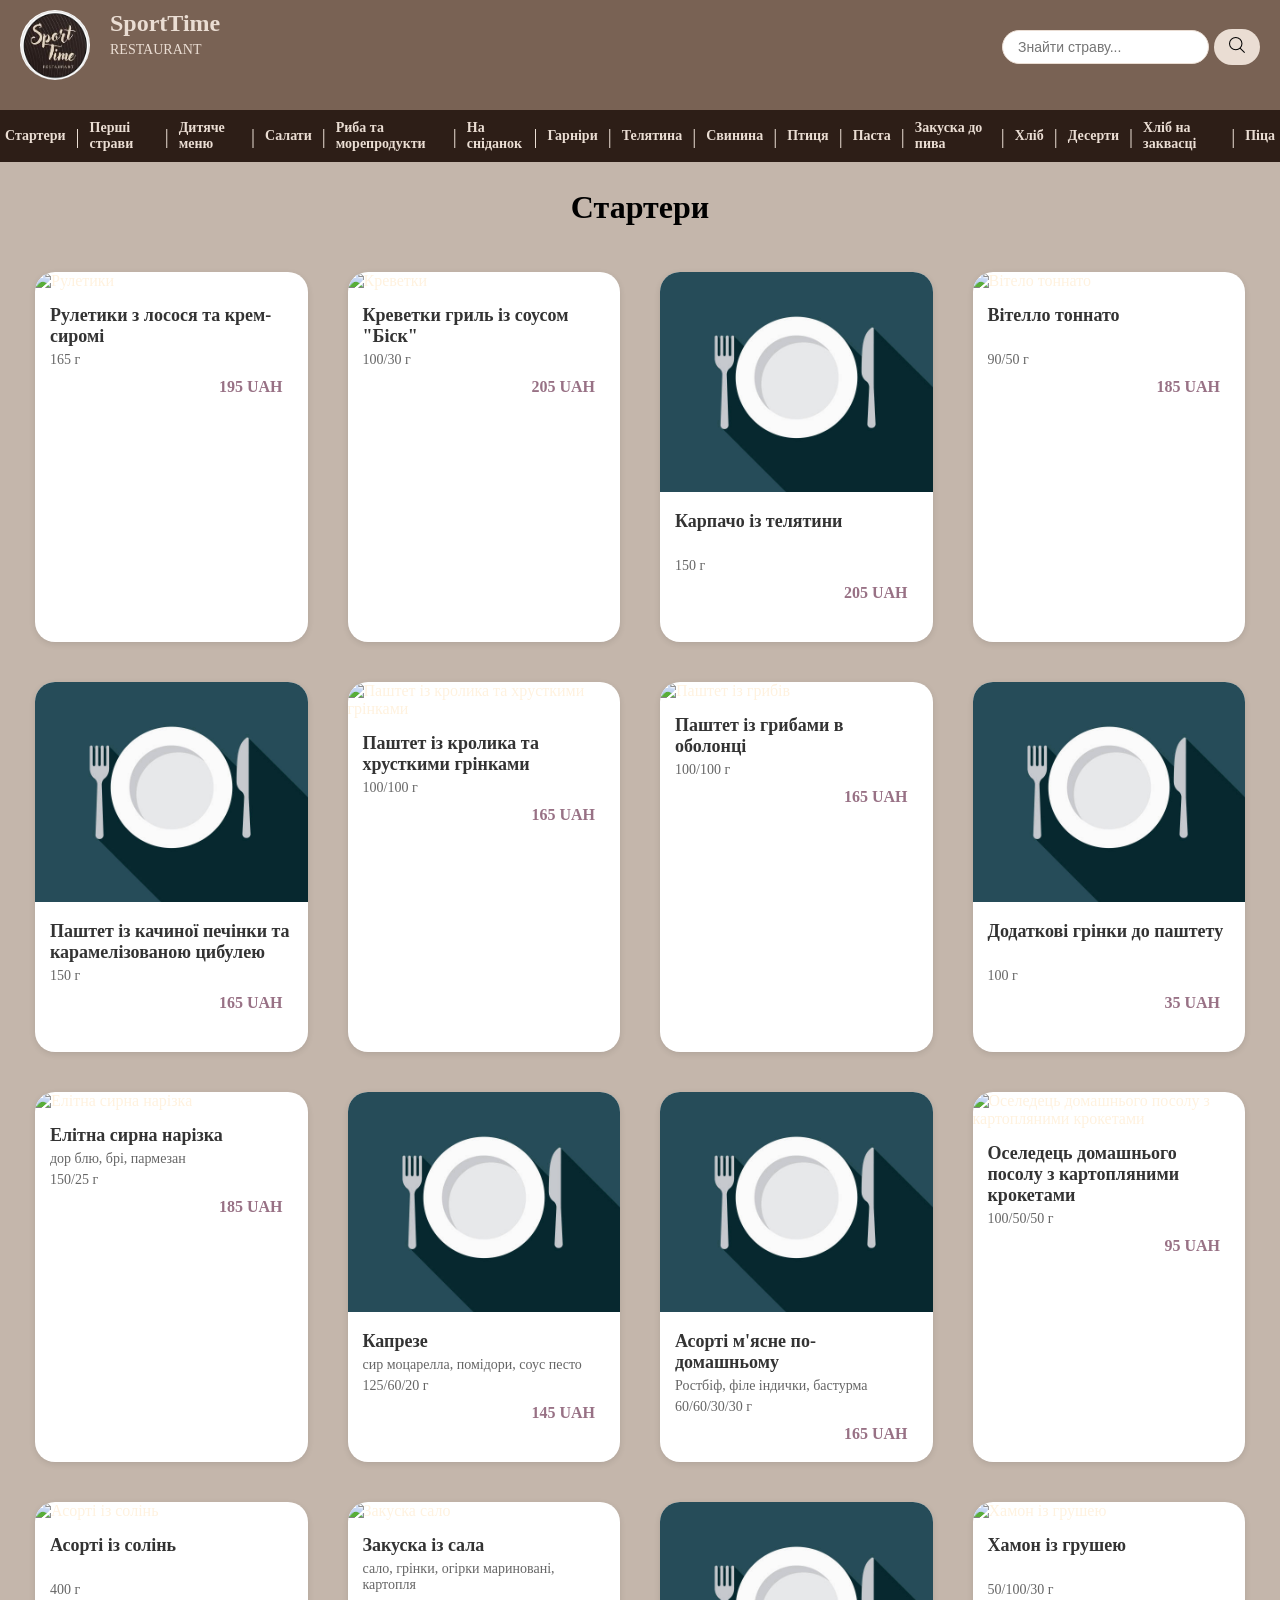
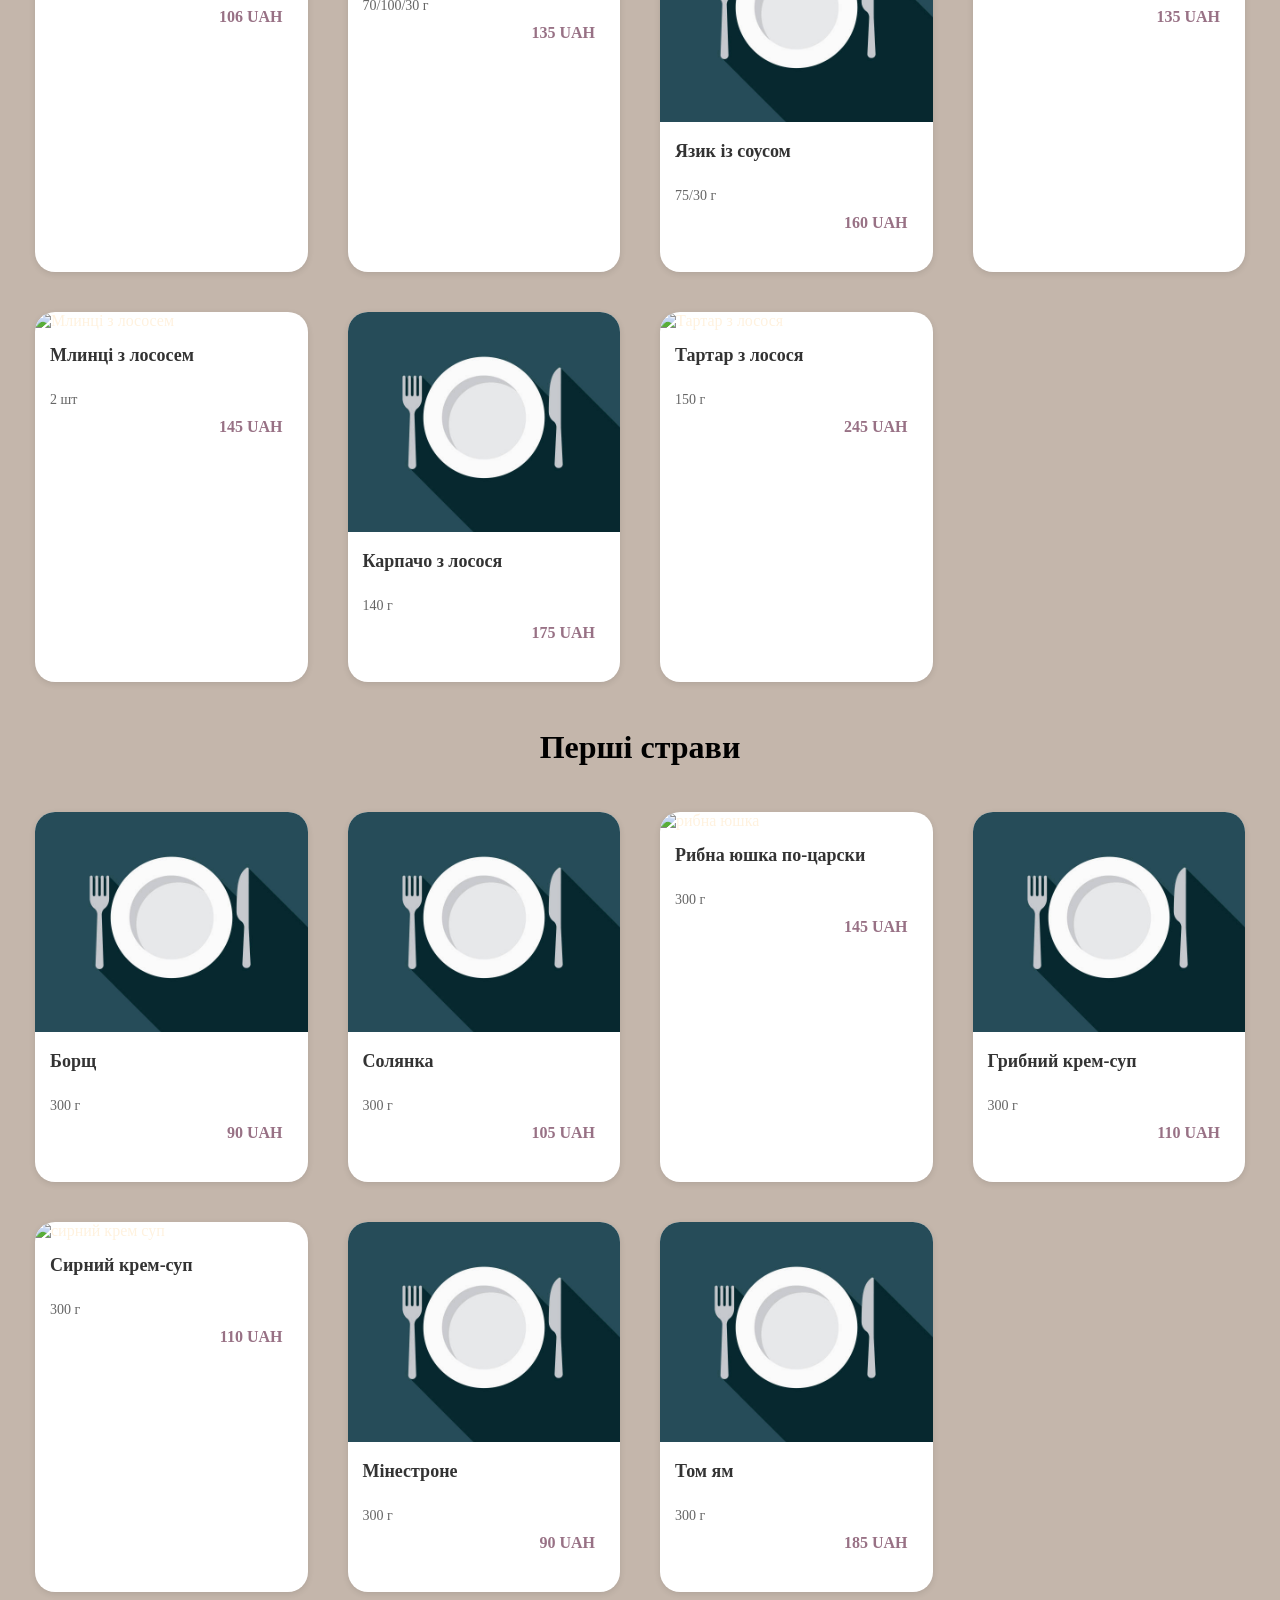
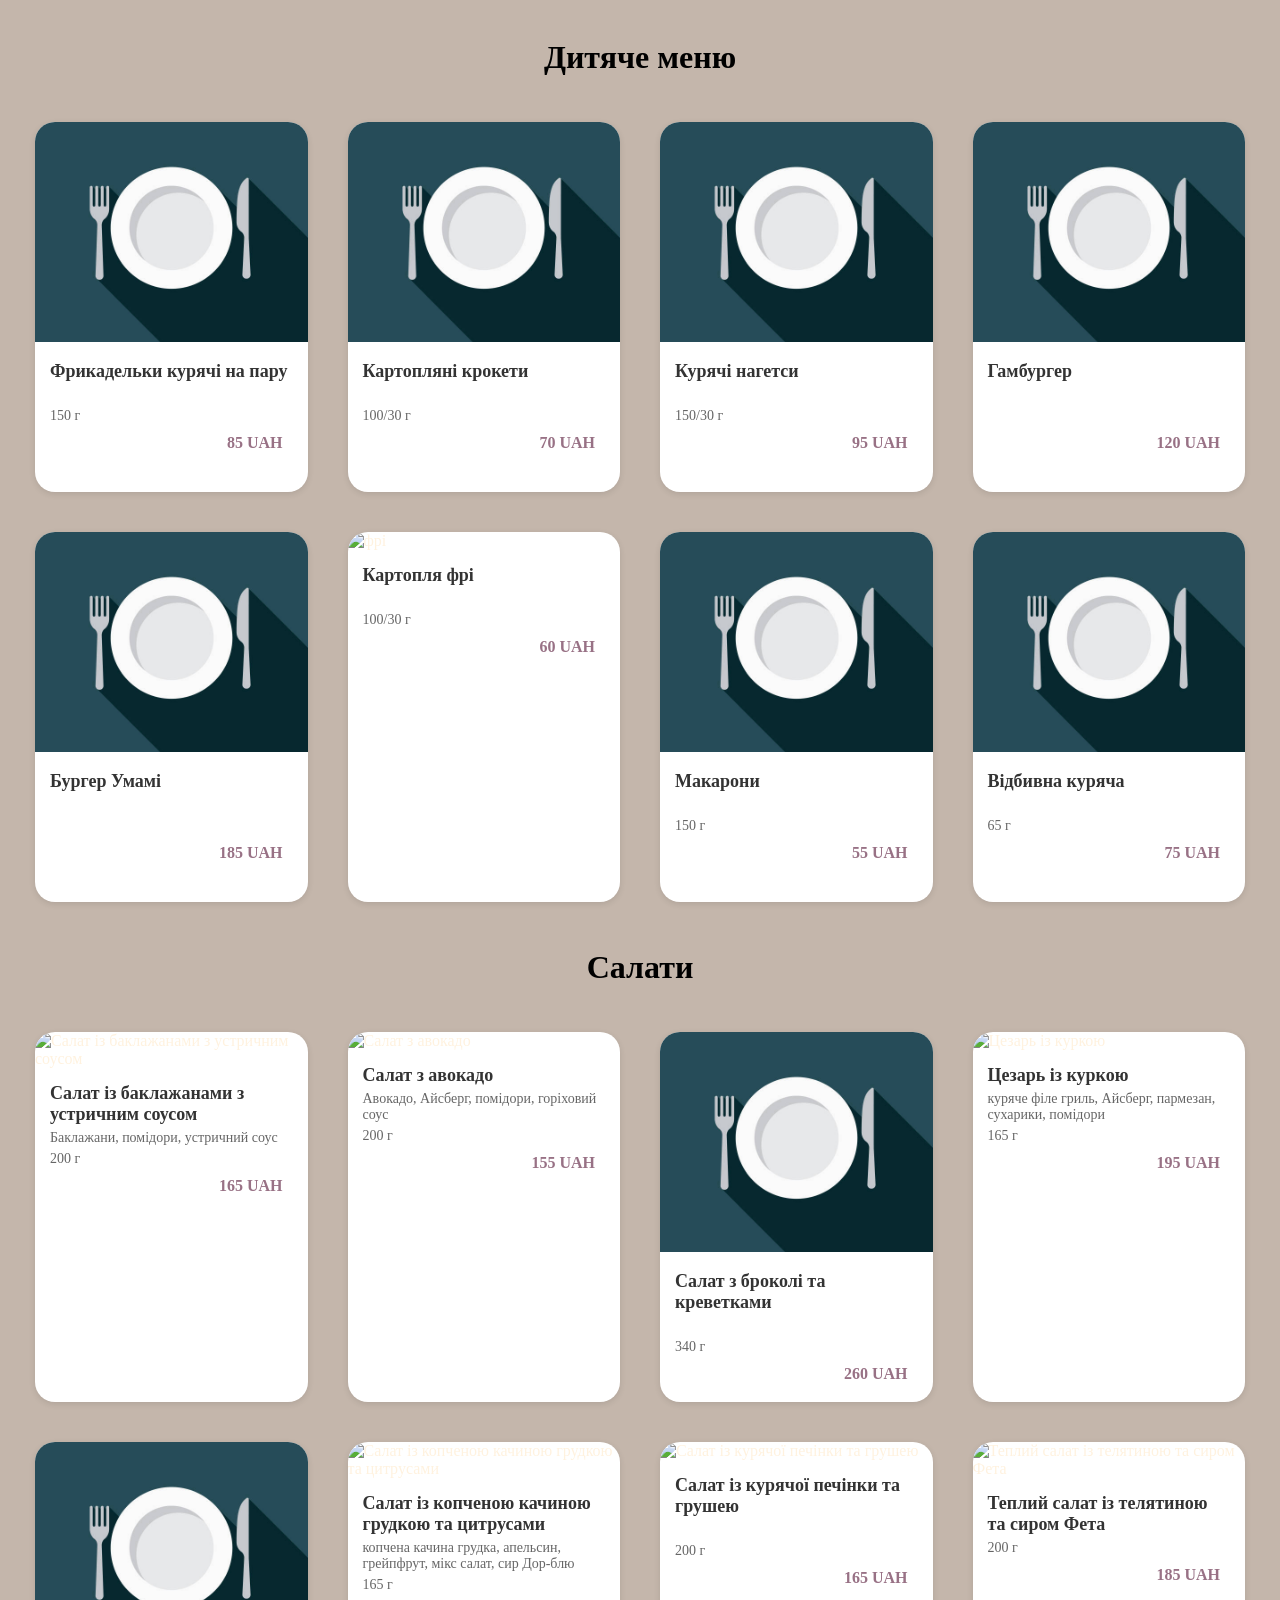
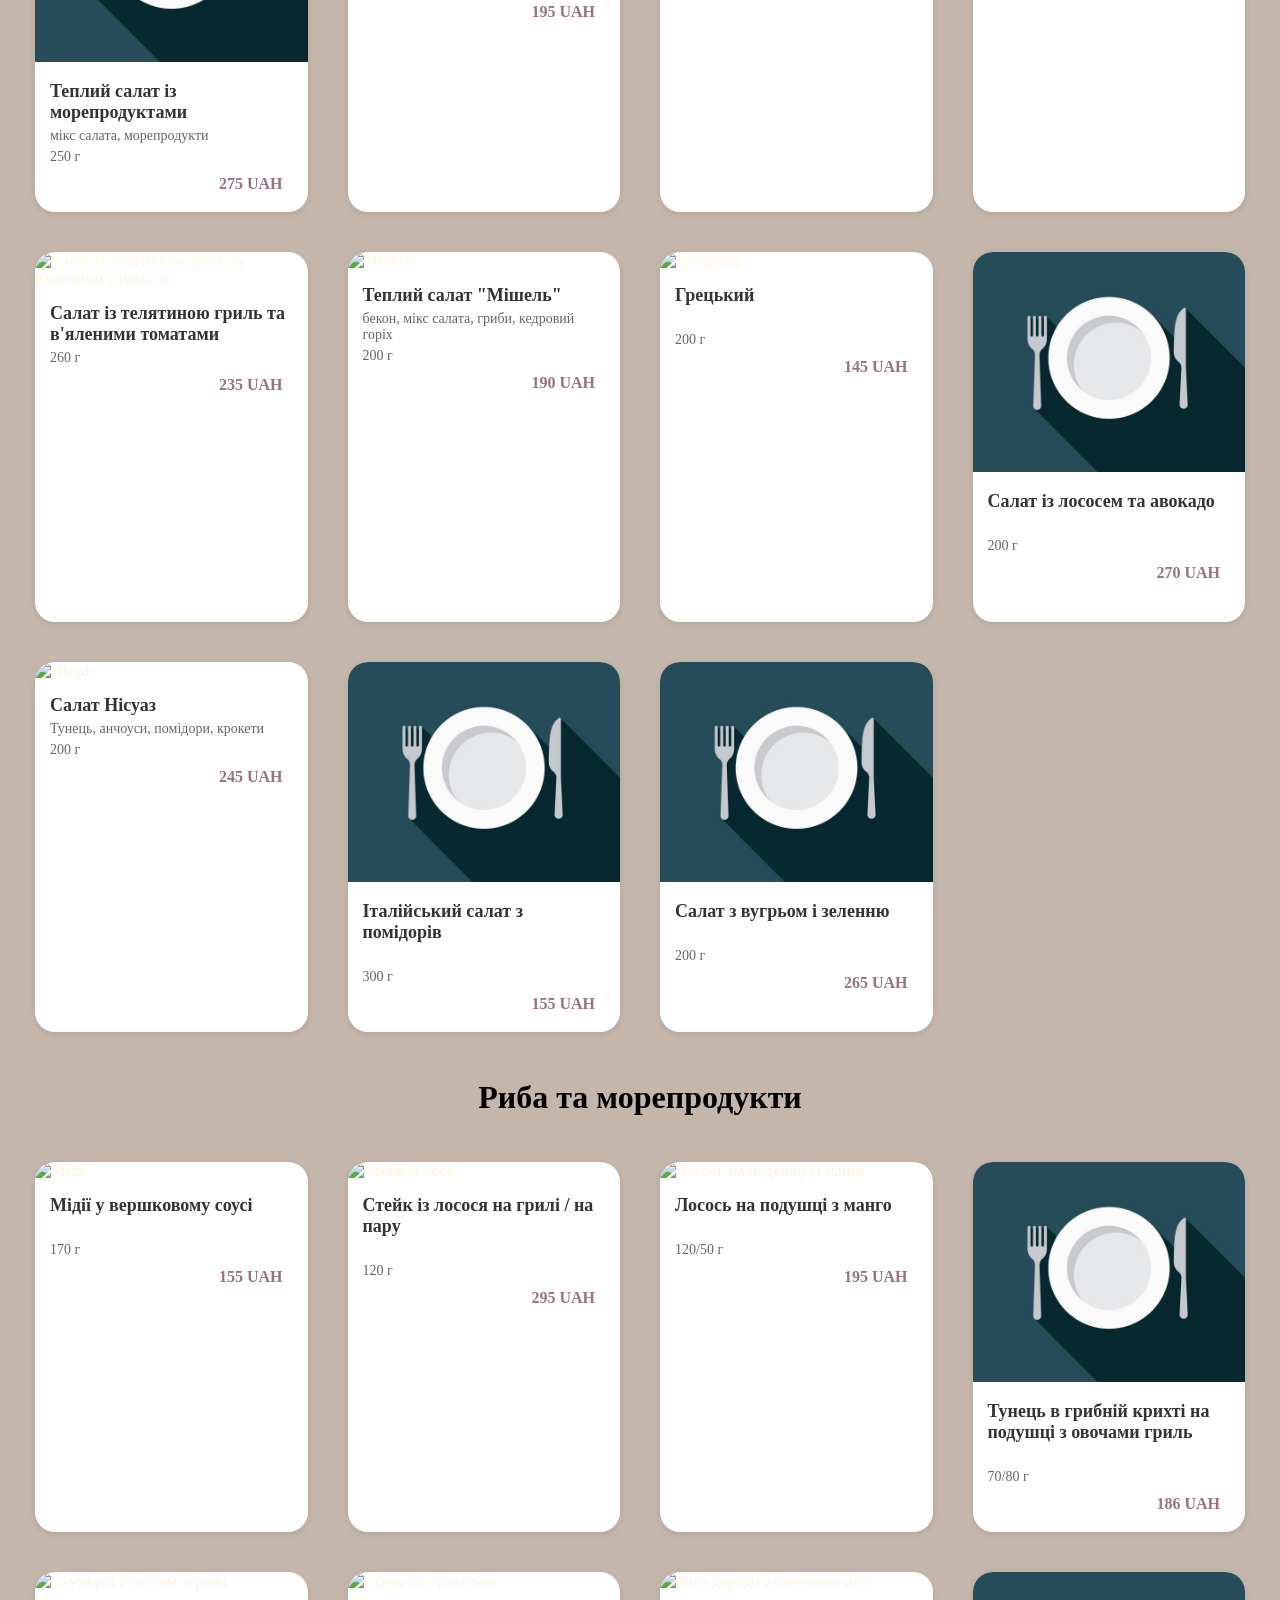
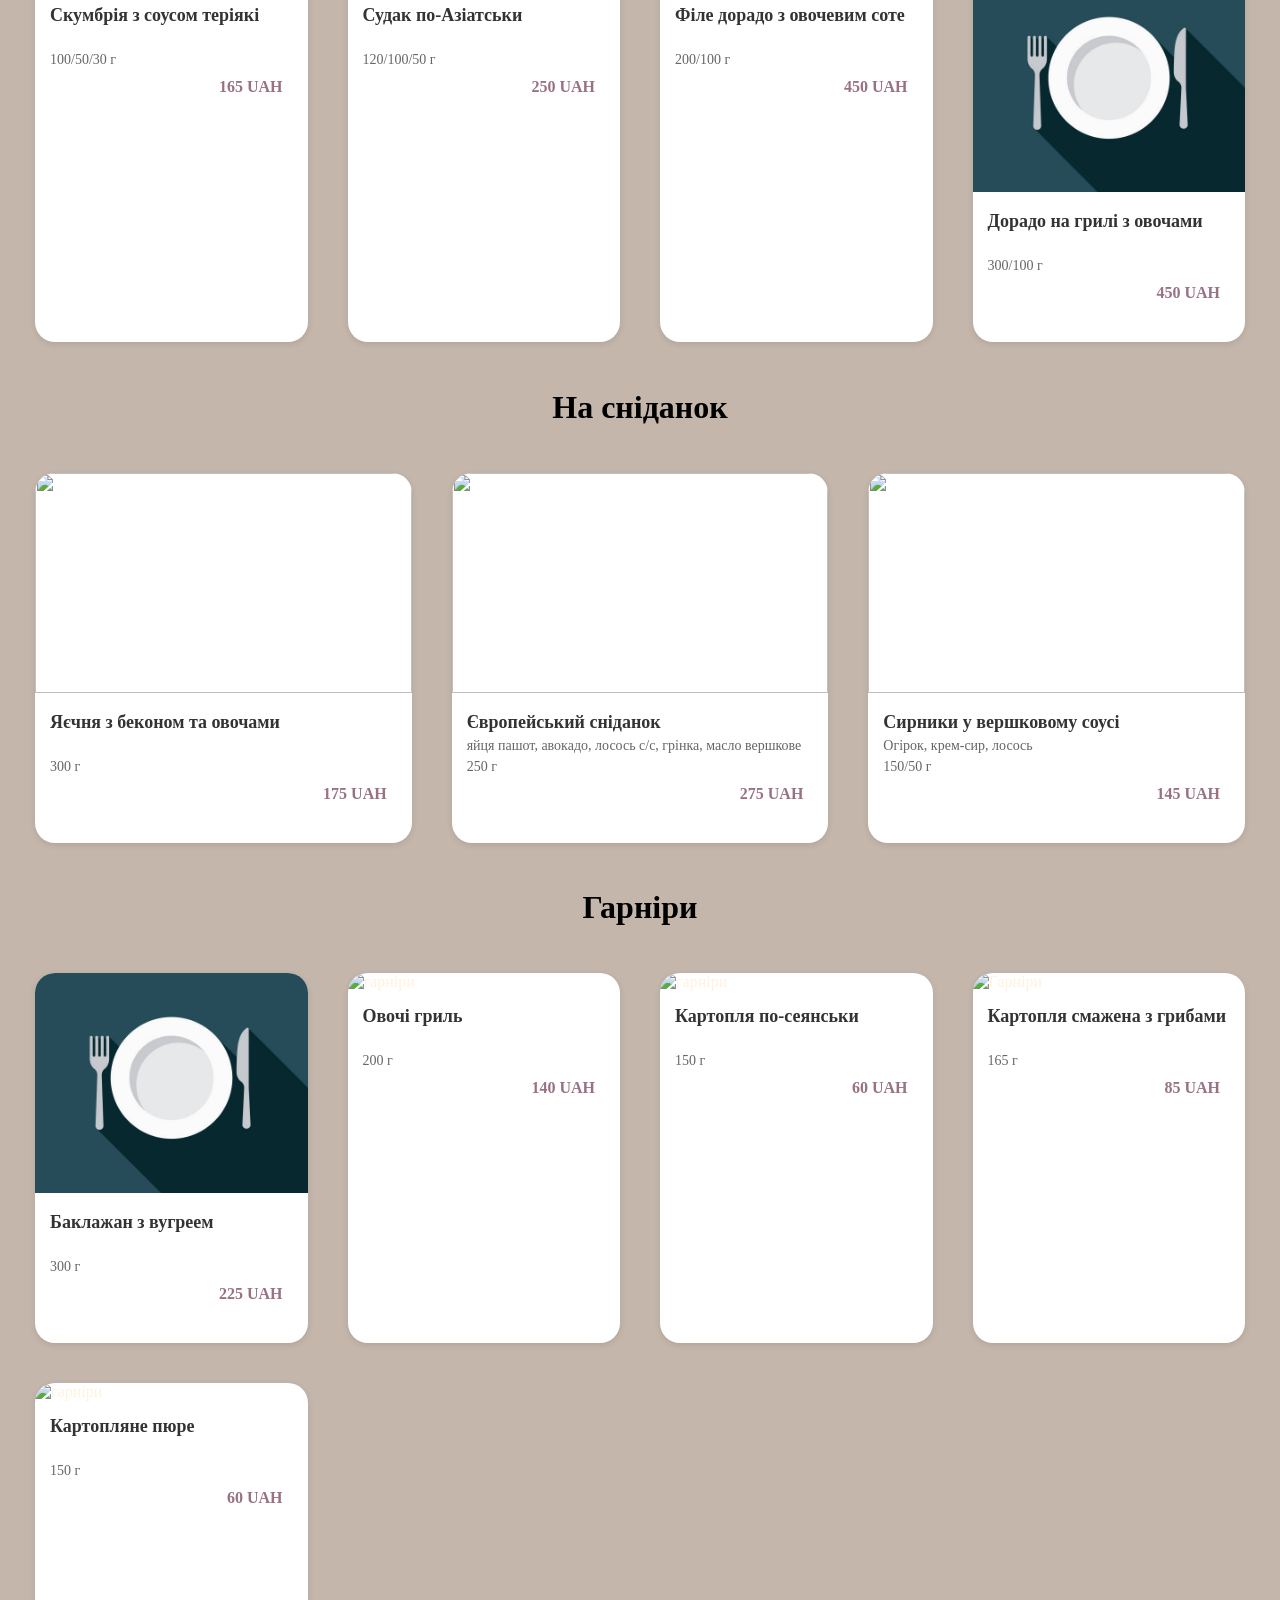
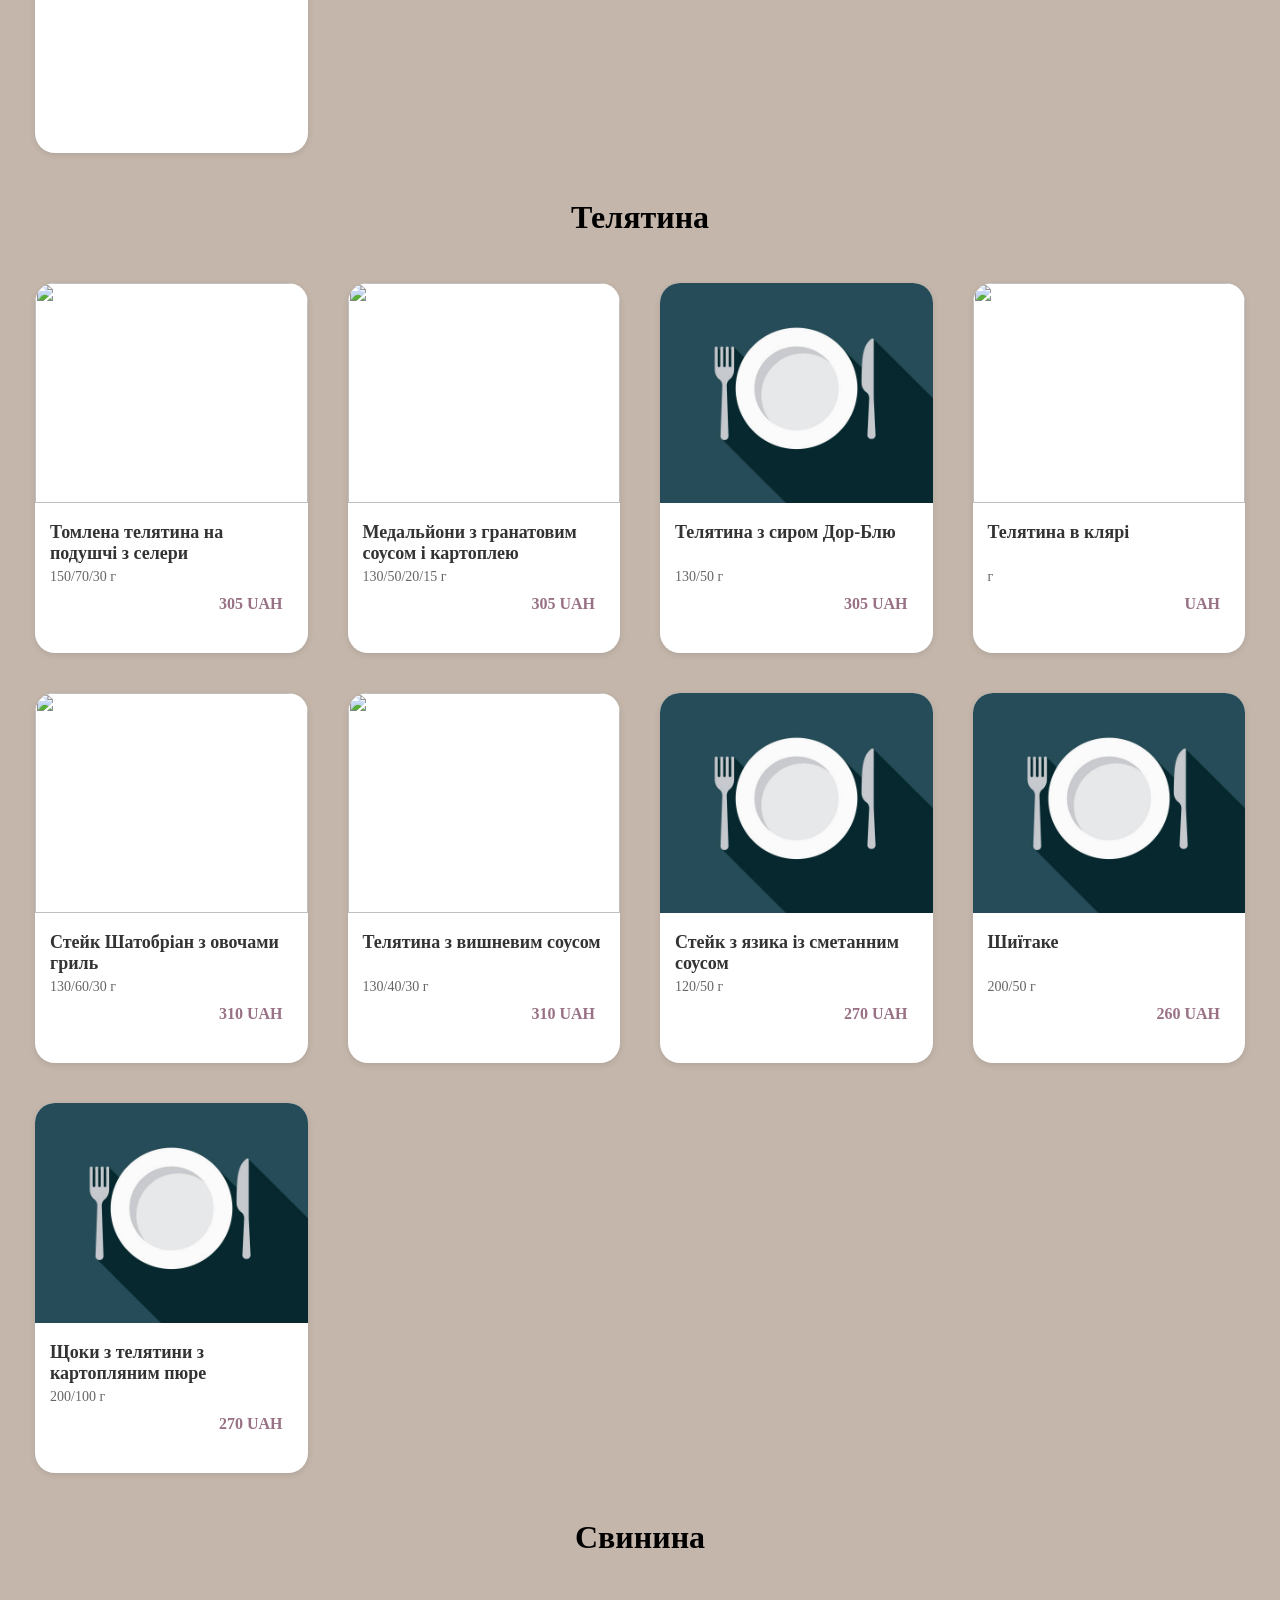
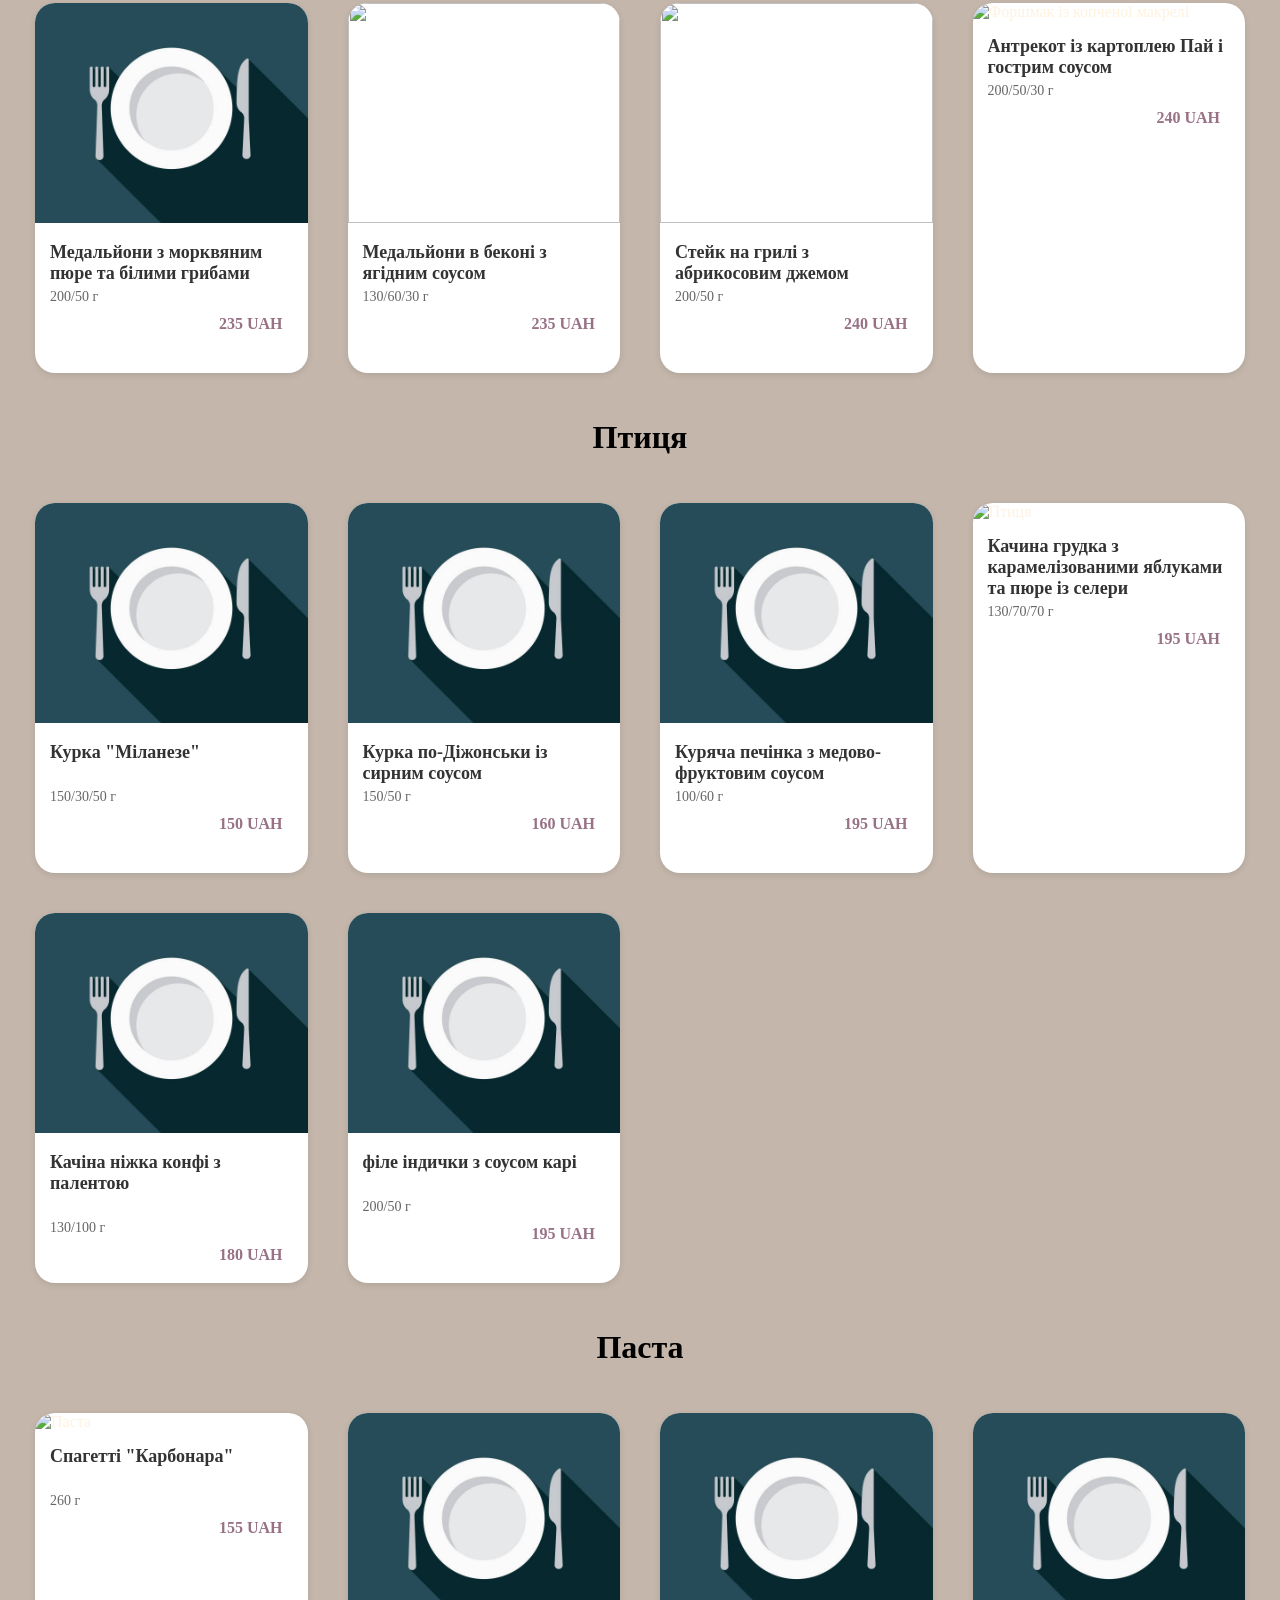
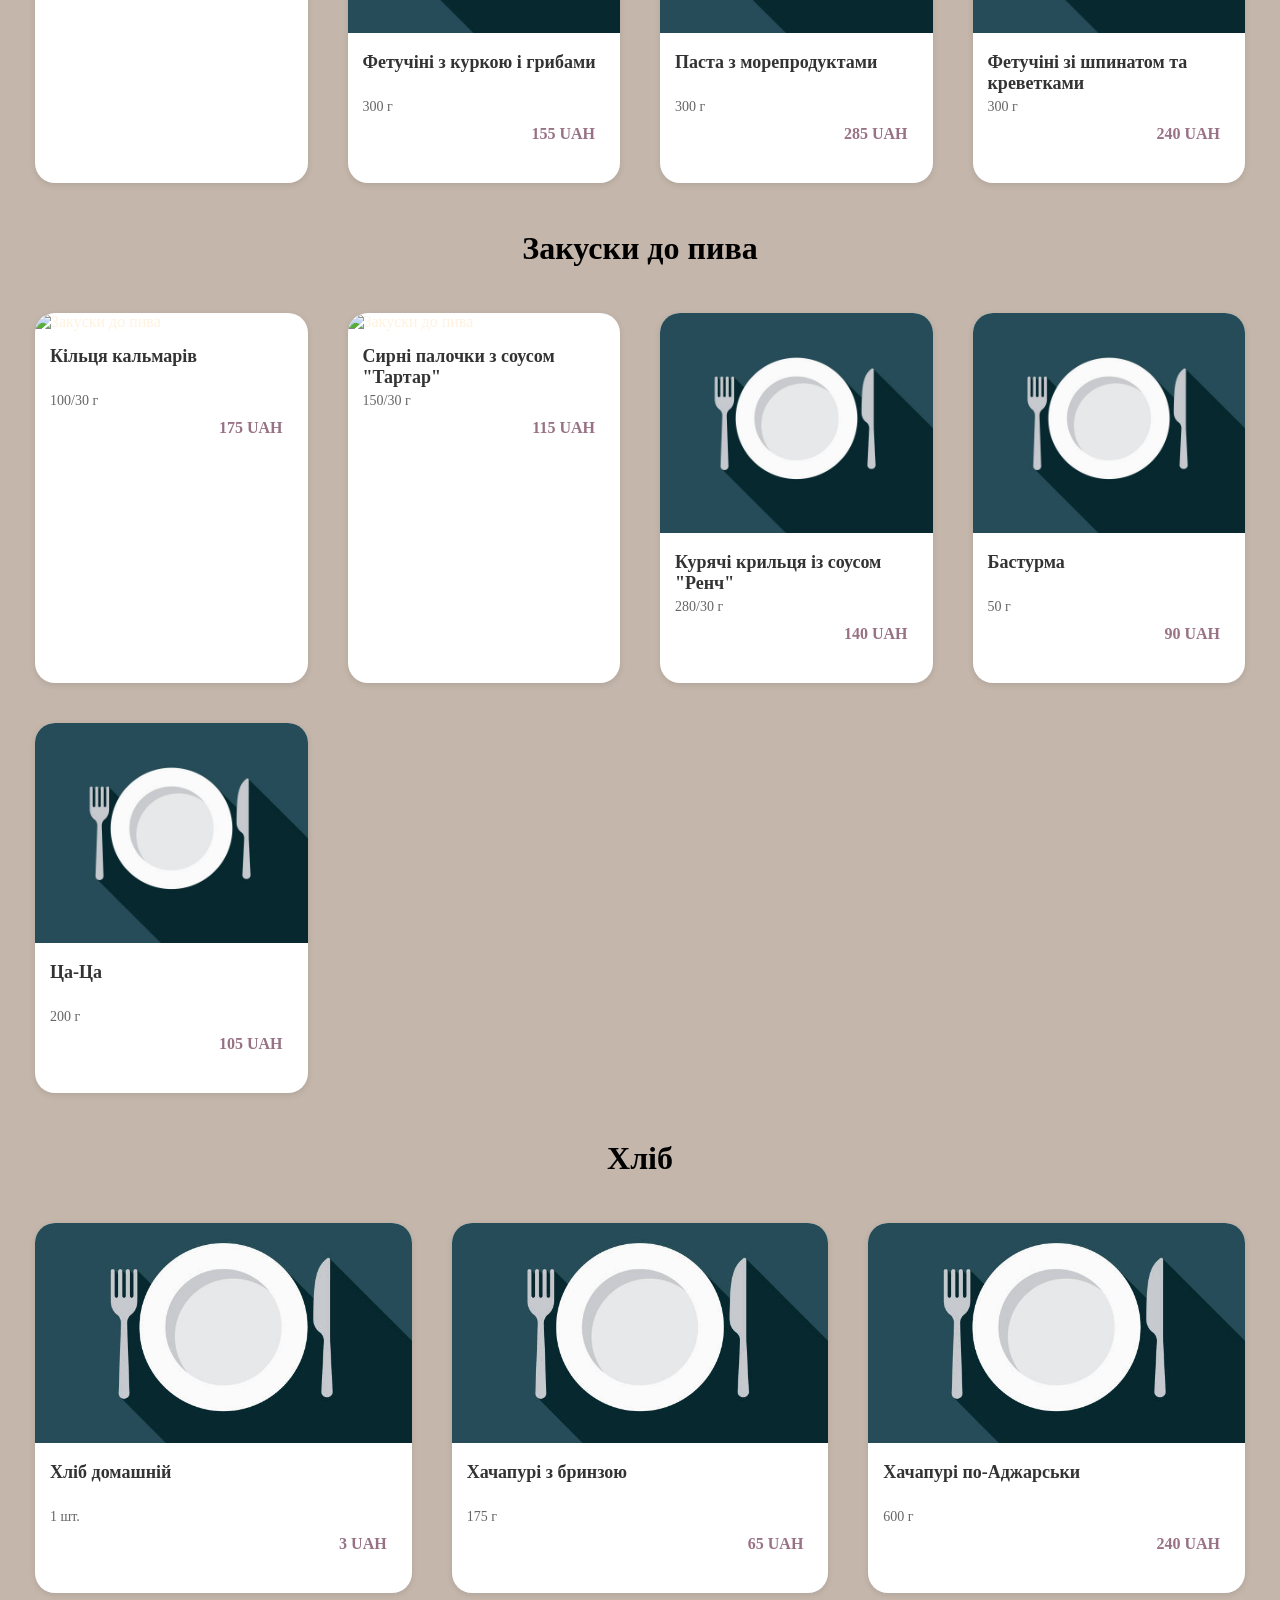
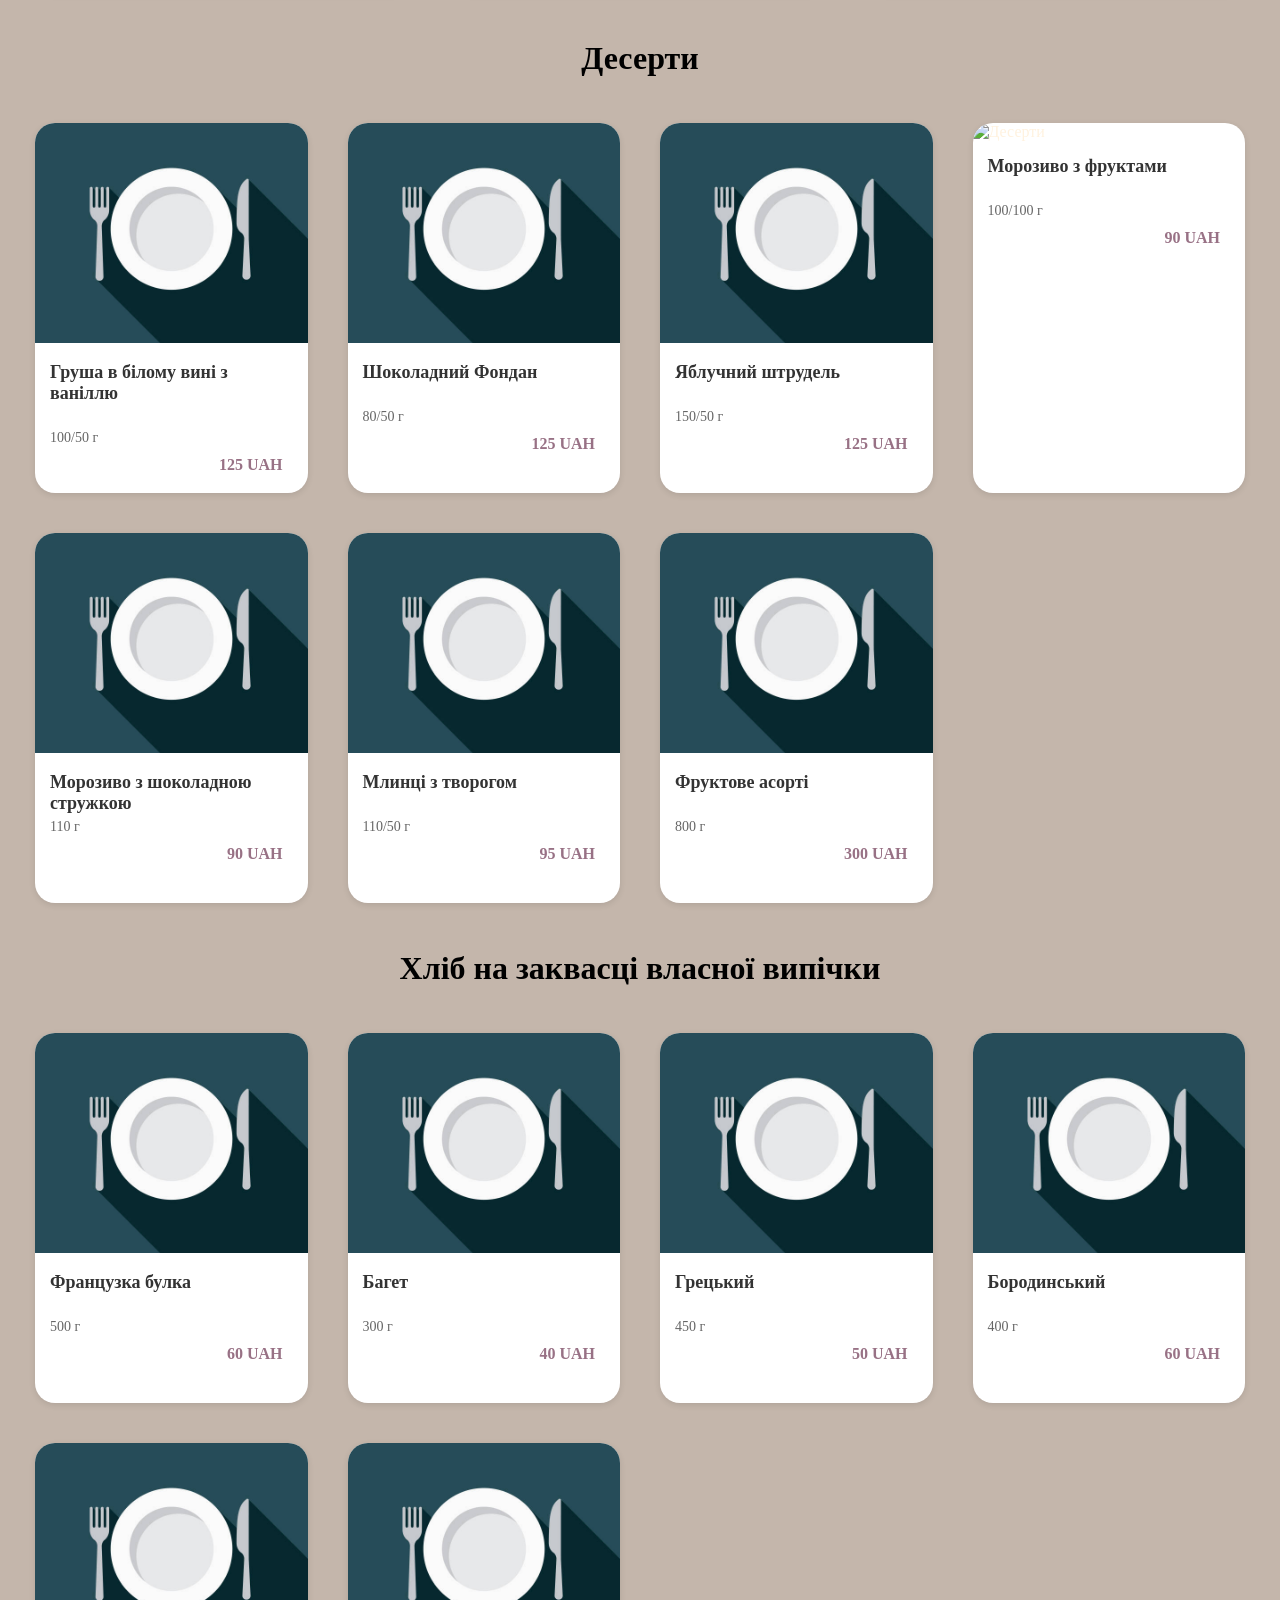
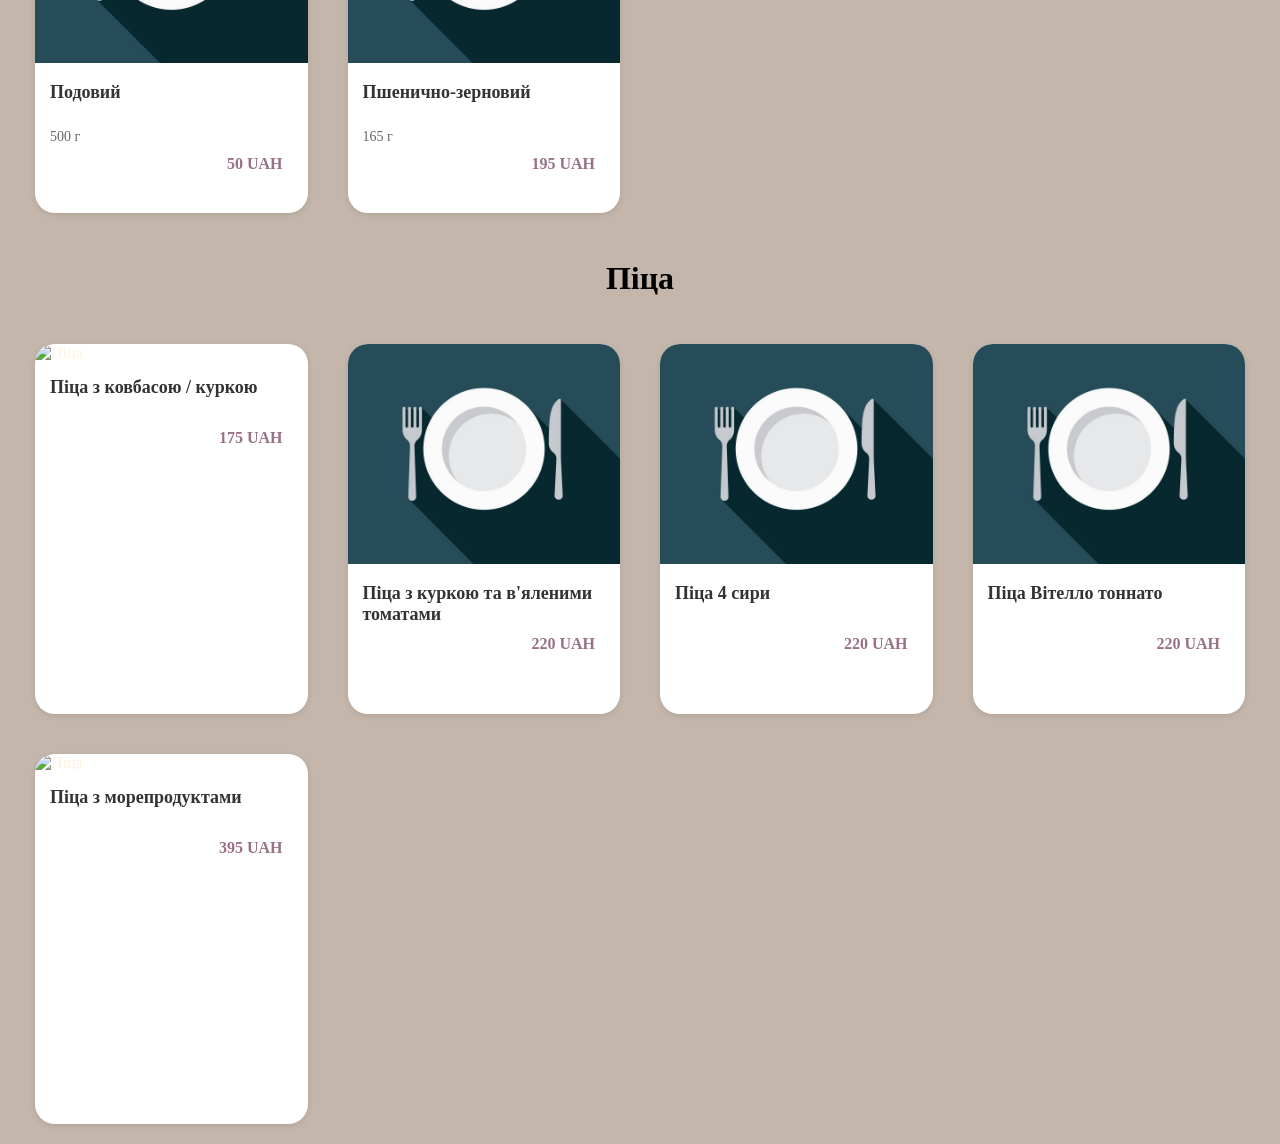
==== index2.html @ 86853b7a "Add files via upload" ====
<!DOCTYPE html>
<html lang="uk">
  <head>
    <meta charset="UTF-8" />
    <meta name="viewport" content="width=device-width, initial-scale=1.0" />
    <title>SportTime</title>
    <link rel="stylesheet" href="styles1.css" />
    <!-- <link rel="stylesheet" href="/index.js" /> -->
  </head>
  <body>
    <!-- Хедер -->
    <header class="header">
      <div class="header-container">
        <div class="header__row">
          <a href="/index.html">
            <img
              src="/Снимок экрана 2025-01-13 015839.png"
              alt="Логотип"
              class="logo"
          /></a>

          <div class="restaurant-details">
            <h1>SportTime</h1>
            <p>RESTAURANT</p>
          </div>
          <div class="search-container">
            <input
              type="text"
              placeholder="Знайти страву..."
              id="searchInput"
            />
            <button type="button" onclick="searchDish()">
              <img src="/лупа.png" alt="" />
            </button>
          </div>
        </div>
      </div>
    </header>
    <nav class="navigation">
      <ul>
        <li><a href="#starters">Стартери</a></li>
        <li><a href="#soups">Перші страви</a></li>
        <li><a href="#kids-menu">Дитяче меню</a></li>
        <li><a href="#salads">Салати</a></li>
        <li><a href="#seafood">Риба та морепродукти</a></li>
        <li><a href="#breakfast">На сніданок</a></li>
        <li><a href="#side-dishes">Гарніри</a></li>
        <li><a href="#veal">Телятина</a></li>
        <li><a href="#pork">Свинина</a></li>
        <li><a href="#chicken">Птиця</a></li>
        <li><a href="#pasta">Паста</a></li>
        <li><a href="#beer-snacks">Закуска до пива</a></li>
        <li><a href="#bread">Хліб</a></li>
        <li><a href="#desserts">Десерти</a></li>
        <li><a href="#sourdough-bread">Хліб на заквасці</a></li>
        <li><a href="#pizza">Піца</a></li>
      </ul>
    </nav>
    <div class="container">
      <!-- Заголовок сторінки -->
      <section id="starters" class="section-title">
        <h2>Стартери</h2>
      </section>
      <section class="dishes">
        <div class="dish-card">
          <img src="/Основне меню/рулетики.jpg" alt="Рулетики" />
          <div class="dish-info">
            <h3>Рулетики з лосося та крем-сиромі</h3>
            <p class="dish-description"></p>
            <p class="dish-descriptiong">165 г</p>
          </div>
          <p class="dish-price">195 UAH</p>
        </div>
        <div class="dish-card">
          <img src="/Основне меню/креветки.jpg" alt="Креветки" />
          <div class="dish-info">
            <h3>Креветки гриль із соусом "Біск"</h3>
            <p class="dish-description"></p>
            <p class="dish-descriptiong">100/30 г</p>
          </div>
          <p class="dish-price">205 UAH</p>
        </div>
        <div class="dish-card">
          <img src="/блюдо.jpg" alt="Карпачо із телятини" />
          <div class="dish-info">
            <h3>Карпачо із телятини</h3>
            <p class="dish-description"><span>Lorem, ipsum dolor.</span></p>
            <p class="dish-descriptiong">150 г</p>
          </div>
          <p class="dish-price">205 UAH</p>
        </div>
        <div class="dish-card">
          <img src="/Основне меню/вітело.jpg" alt="Вітело тоннато" />
          <div class="dish-info">
            <h3>Вітелло тоннато</h3>
            <p class="dish-description"><span>Lorem, ipsum dolor.</span></p>
            <p class="dish-descriptiong">90/50 г</p>
          </div>
          <p class="dish-price">185 UAH</p>
        </div>
        <div class="dish-card">
          <img
            src="/блюдо.jpg"
            alt="Паштет із качиної печінки та карамелізованою цибулею"
          />
          <div class="dish-info">
            <h3>Паштет із качиної печінки та карамелізованою цибулею</h3>
            <p class="dish-description"></p>
            <p class="dish-descriptiong">150 г</p>
          </div>
          <p class="dish-price">165 UAH</p>
        </div>
        <div class="dish-card">
          <img
            src="/Основне меню/паштеткроль.jpg"
            alt="Паштет із кролика та хрусткими грінками"
          />
          <div class="dish-info">
            <h3>Паштет із кролика та хрусткими грінками</h3>
            <p class="dish-description"></p>
            <p class="dish-descriptiong">100/100 г</p>
          </div>
          <p class="dish-price">165 UAH</p>
        </div>
        <div class="dish-card">
          <img
            src="/Основне меню/паштет з грибами.jpg"
            alt="Паштет із грибів"
          />
          <div class="dish-info">
            <h3>Паштет із грибами в оболонці</h3>
            <p class="dish-description"></p>
            <p class="dish-descriptiong">100/100 г</p>
          </div>
          <p class="dish-price">165 UAH</p>
        </div>
        <div class="dish-card">
          <img src="/блюдо.jpg" alt="Додаткові грінки до паштету" />
          <div class="dish-info">
            <h3>Додаткові грінки до паштету</h3>
            <p class="dish-description"><span>Lorem, ipsum dolor.</span></p>
            <p class="dish-descriptiong">100 г</p>
          </div>
          <p class="dish-price">35 UAH</p>
        </div>
        <div class="dish-card">
          <img src="/Основне меню/елітка.jpg" alt="Елітна сирна нарізка" />
          <div class="dish-info">
            <h3>Елітна сирна нарізка</h3>
            <p class="dish-description">дор блю, брі, пармезан</p>
            <p class="dish-descriptiong">150/25 г</p>
          </div>
          <p class="dish-price">185 UAH</p>
        </div>
        <div class="dish-card">
          <img src="/блюдо.jpg" alt="Капрезе" />
          <div class="dish-info">
            <h3>Капрезе</h3>
            <p class="dish-description">сир моцарелла, помідори, соус песто</p>
            <p class="dish-descriptiong">125/60/20 г</p>
          </div>
          <p class="dish-price">145 UAH</p>
        </div>
        <div class="dish-card">
          <img src="/блюдо.jpg" alt="Асорті м'ясне по-домашньому" />
          <div class="dish-info">
            <h3>Асорті м'ясне по-домашньому</h3>
            <p class="dish-description">Ростбіф, філе індички, бастурма</p>
            <p class="dish-descriptiong">60/60/30/30 г</p>
          </div>
          <p class="dish-price">165 UAH</p>
        </div>
        <div class="dish-card">
          <img
            src="/Основне меню/оселедець.jpg"
            alt="Оселедець домашнього посолу з картопляними крокетами"
          />
          <div class="dish-info">
            <h3>Оселедець домашнього посолу з картопляними крокетами</h3>
            <p class="dish-description"></p>
            <p class="dish-descriptiong">100/50/50 г</p>
          </div>
          <p class="dish-price">95 UAH</p>
        </div>
        <div class="dish-card">
          <img src="/Основне меню/Соління.jpg" alt="Асорті із солінь" />
          <div class="dish-info">
            <h3>Асорті із солінь</h3>
            <p class="dish-description"><span>Lorem, ipsum dolor.</span></p>
            <p class="dish-descriptiong">400 г</p>
          </div>
          <p class="dish-price">106 UAH</p>
        </div>
        <div class="dish-card">
          <img src="/Основне меню/Закуска сало.jpg" alt="Закуска сало" />
          <div class="dish-info">
            <h3>Закуска із сала</h3>
            <p class="dish-description">
              сало, грінки, огірки мариновані, картопля
            </p>
            <p class="dish-descriptiong">70/100/30 г</p>
          </div>
          <p class="dish-price">135 UAH</p>
        </div>
        <div class="dish-card">
          <img src="/блюдо.jpg" alt="Язик із соусом" />
          <div class="dish-info">
            <h3>Язик із соусом</h3>
            <p class="dish-description"><span>Lorem, ipsum dolor.</span></p>
            <p class="dish-descriptiong">75/30 г</p>
          </div>
          <p class="dish-price">160 UAH</p>
        </div>
        <div class="dish-card">
          <img src="/Основне меню/хамон з груш.jpg" alt="Хамон із грушею" />
          <div class="dish-info">
            <h3>Хамон із грушею</h3>
            <p class="dish-description"><span>Lorem, ipsum dolor.</span></p>
            <p class="dish-descriptiong">50/100/30 г</p>
          </div>
          <p class="dish-price">135 UAH</p>
        </div>
        <div class="dish-card">
          <img src="/Основне меню/млинцілось.jpg" alt="Млинці з лососем" />
          <div class="dish-info">
            <h3>Млинці з лососем</h3>
            <p class="dish-description"><span>Lorem, ipsum dolor.</span></p>
            <p class="dish-descriptiong">2 шт</p>
          </div>
          <p class="dish-price">145 UAH</p>
        </div>
        <div class="dish-card">
          <img src="/блюдо.jpg" alt="Карпачо з лосося" />
          <div class="dish-info">
            <h3>Карпачо з лосося</h3>
            <p class="dish-description"><span>Lorem, ipsum dolor.</span></p>
            <p class="dish-descriptiong">140 г</p>
          </div>
          <p class="dish-price">175 UAH</p>
        </div>
        <div class="dish-card">
          <img src="/Основне меню/тартарлось.jpg" alt="Тартар з лосося" />
          <div class="dish-info">
            <h3>Тартар з лосося</h3>
            <p class="dish-description"><span>Lorem, ipsum dolor.</span></p>
            <p class="dish-descriptiong">150 г</p>
          </div>
          <p class="dish-price">245 UAH</p>
        </div>
      </section>
      <section id="soups" class="section-title">
        <h2>Перші страви</h2>
      </section>
      <section class="dishes">
        <div class="dish-card">
          <img src="/блюдо.jpg" alt="борщ" />
          <div class="dish-info">
            <h3>Борщ</h3>
            <p class="dish-description"><span>Lorem, ipsum dolor.</span></p>
            <p class="dish-descriptiong">300 г</p>
          </div>
          <p class="dish-price">90 UAH</p>
        </div>
        <div class="dish-card">
          <img src="/блюдо.jpg" alt="солянка" />
          <div class="dish-info">
            <h3>Солянка</h3>
            <p class="dish-description"><span>Lorem, ipsum dolor.</span></p>
            <p class="dish-descriptiong">300 г</p>
          </div>
          <p class="dish-price">105 UAH</p>
        </div>
        <div class="dish-card">
          <img src="/Основне меню/рибна ушка.jpg" alt="рибна юшка" />
          <div class="dish-info">
            <h3>Рибна юшка по-царски</h3>
            <p class="dish-description"><span>Lorem, ipsum dolor.</span></p>
            <p class="dish-descriptiong">300 г</p>
          </div>
          <p class="dish-price">145 UAH</p>
        </div>
        <div class="dish-card">
          <img src="/блюдо.jpg" alt="грибний крем суп" />
          <div class="dish-info">
            <h3>Грибний крем-суп</h3>
            <p class="dish-description"><span>Lorem, ipsum dolor.</span></p>
            <p class="dish-descriptiong">300 г</p>
          </div>
          <p class="dish-price">110 UAH</p>
        </div>
        <div class="dish-card">
          <img src="/Основне меню/Сирний крем-суп.jpg" alt="сирний крем суп" />
          <div class="dish-info">
            <h3>Сирний крем-суп</h3>
            <p class="dish-description"><span>Lorem, ipsum dolor.</span></p>
            <p class="dish-descriptiong">300 г</p>
          </div>
          <p class="dish-price">110 UAH</p>
        </div>
        <div class="dish-card">
          <img src="/блюдо.jpg" alt="мінестроне" />
          <div class="dish-info">
            <h3>Мінестроне</h3>
            <p class="dish-description"><span>Lorem, ipsum dolor.</span></p>
            <p class="dish-descriptiong">300 г</p>
          </div>
          <p class="dish-price">90 UAH</p>
        </div>
        <div class="dish-card">
          <img src="/блюдо.jpg" alt="том ям" />
          <div class="dish-info">
            <h3>Том ям</h3>
            <p class="dish-description"><span>Lorem, ipsum dolor.</span></p>
            <p class="dish-descriptiong">300 г</p>
          </div>
          <p class="dish-price">185 UAH</p>
        </div>
      </section>
      <section id="kids-menu" class="section-title">
        <h2>Дитяче меню</h2>
      </section>
      <section class="dishes">
        <div class="dish-card">
          <img src="/блюдо.jpg" alt="фрикадельки" />
          <div class="dish-info">
            <h3>Фрикадельки курячі на пару</h3>
            <p class="dish-description"><span>Lorem, ipsum dolor.</span></p>
            <p class="dish-descriptiong">150 г</p>
          </div>
          <p class="dish-price">85 UAH</p>
        </div>
        <div class="dish-card">
          <img src="/блюдо.jpg" alt="крокети" />
          <div class="dish-info">
            <h3>Картопляні крокети</h3>
            <p class="dish-description"><span>Lorem, ipsum dolor.</span></p>
            <p class="dish-descriptiong">100/30 г</p>
          </div>
          <p class="dish-price">70 UAH</p>
        </div>
        <div class="dish-card">
          <img src="/блюдо.jpg" alt="Нагетси" />
          <div class="dish-info">
            <h3>Курячі нагетси</h3>
            <p class="dish-description"><span>Lorem, ipsum dolor.</span></p>
            <p class="dish-descriptiong">150/30 г</p>
          </div>
          <p class="dish-price">95 UAH</p>
        </div>
        <div class="dish-card">
          <img src="/блюдо.jpg" alt="бургер" />
          <div class="dish-info">
            <h3>Гамбургер</h3>
            <p class="dish-description"><span>Lorem, ipsum dolor.</span></p>
            <p class="dish-descriptiong"><span>Lorem, ipsum dolor.</span></p>
          </div>
          <p class="dish-price">120 UAH</p>
        </div>
        <div class="dish-card">
          <img src="/блюдо.jpg" alt="Умамі" />
          <div class="dish-info">
            <h3>Бургер Умамі</h3>
            <p class="dish-description"><span>Lorem, ipsum dolor.</span></p>
            <p class="dish-descriptiong"><span>Lorem, ipsum dolor.</span></p>
          </div>
          <p class="dish-price">185 UAH</p>
        </div>
        <div class="dish-card">
          <img src="/Основне меню/фрі.jpg" alt="фрі" />
          <div class="dish-info">
            <h3>Картопля фрі</h3>
            <p class="dish-description"><span>Lorem, ipsum dolor.</span></p>
            <p class="dish-descriptiong">100/30 г</p>
          </div>
          <p class="dish-price">60 UAH</p>
        </div>
        <div class="dish-card">
          <img src="/блюдо.jpg" alt="Макарони" />
          <div class="dish-info">
            <h3>Макарони</h3>
            <p class="dish-description"><span>Lorem, ipsum dolor.</span></p>
            <p class="dish-descriptiong">150 г</p>
          </div>
          <p class="dish-price">55 UAH</p>
        </div>
        <div class="dish-card">
          <img src="/блюдо.jpg" alt="відбивна" />
          <div class="dish-info">
            <h3>Відбивна куряча</h3>
            <p class="dish-description"><span>Lorem, ipsum dolor.</span></p>
            <p class="dish-descriptiong">65 г</p>
          </div>
          <p class="dish-price">75 UAH</p>
        </div>
      </section>
      <section id="salads" class="section-title">
        <h2>Салати</h2>
      </section>
      <section class="dishes">
        <div class="dish-card">
          <img
            src="/Основне меню/бакустр.jpg"
            alt="Салат із баклажанами з устричним соусом"
          />
          <div class="dish-info">
            <h3>Салат із баклажанами з устричним соусом</h3>
            <p class="dish-description">Баклажани, помідори, устричний соус</p>
            <p class="dish-descriptiong">200 г</p>
          </div>
          <p class="dish-price">165 UAH</p>
        </div>
        <div class="dish-card">
          <img src="/Основне меню/СалатАвок.jpg" alt="Салат з авокадо" />
          <div class="dish-info">
            <h3>Салат з авокадо</h3>
            <p class="dish-description">
              Авокадо, Айсберг, помідори, горіховий соус
            </p>
            <p class="dish-descriptiong">200 г</p>
          </div>
          <p class="dish-price">155 UAH</p>
        </div>
        <div class="dish-card">
          <img src="/блюдо.jpg" alt="Салат з броколі та креветками" />
          <div class="dish-info">
            <h3>Салат з броколі та креветками</h3>
            <p class="dish-description"><span>Lorem, ipsum dolor.</span></p>
            <p class="dish-descriptiong">340 г</p>
          </div>
          <p class="dish-price">260 UAH</p>
        </div>
        <div class="dish-card">
          <img src="/Основне меню/цезарь.jpg" alt="Цезарь із куркою" />
          <div class="dish-info">
            <h3>Цезарь із куркою</h3>
            <p class="dish-description">
              куряче філе гриль, Айсберг, пармезан, сухарики, помідори
            </p>
            <p class="dish-descriptiong">165 г</p>
          </div>
          <p class="dish-price">195 UAH</p>
        </div>
        <div class="dish-card">
          <img src="/блюдо.jpg" alt="Теплий салат із морепродуктами" />
          <div class="dish-info">
            <h3>Теплий салат із морепродуктами</h3>
            <p class="dish-description">мікс салата, морепродукти</p>
            <p class="dish-descriptiong">250 г</p>
          </div>
          <p class="dish-price">275 UAH</p>
        </div>
        <div class="dish-card">
          <img
            src="/Основне меню/копчкач.jpg"
            alt="Салат із копченою качиною грудкою та цитрусами"
          />
          <div class="dish-info">
            <h3>Салат із копченою качиною грудкою та цитрусами</h3>
            <p class="dish-description">
              копчена качина грудка, апельсин, грейпфрут, мікс салат, сир
              Дор-блю
            </p>
            <p class="dish-descriptiong">165 г</p>
          </div>
          <p class="dish-price">195 UAH</p>
        </div>
        <div class="dish-card">
          <img
            src="/Основне меню/фірмений.jpg"
            alt="Салат із курячої печінки та грушею"
          />
          <div class="dish-info">
            <h3>Салат із курячої печінки та грушею</h3>
            <p class="dish-description"><span>Lorem, ipsum dolor.</span></p>
            <p class="dish-descriptiong">200 г</p>
          </div>
          <p class="dish-price">165 UAH</p>
        </div>
        <div class="dish-card">
          <img
            src="/Основне меню/фета.jpg"
            alt="Теплий салат із телятиною та сиром Фета"
          />
          <div class="dish-info">
            <h3>Теплий салат із телятиною та сиром Фета</h3>
            <p class="dish-description"></p>
            <p class="dish-descriptiong">200 г</p>
          </div>
          <p class="dish-price">185 UAH</p>
        </div>
        <div class="dish-card">
          <img
            src="/Основне меню/телятгриль.jpg"
            alt="Салат із телятиною гриль та в'яленими томатами"
          />
          <div class="dish-info">
            <h3>Салат із телятиною гриль та в'яленими томатами</h3>
            <p class="dish-description"></p>
            <p class="dish-descriptiong">260 г</p>
          </div>
          <p class="dish-price">235 UAH</p>
        </div>
        <div class="dish-card">
          <img src="/Основне меню/мішель.jpg" alt="Мішель" />
          <div class="dish-info">
            <h3>Теплий салат "Мішель"</h3>
            <p class="dish-description">
              бекон, мікс салата, гриби, кедровий горіх
            </p>
            <p class="dish-descriptiong">200 г</p>
          </div>
          <p class="dish-price">190 UAH</p>
        </div>
        <div class="dish-card">
          <img src="/Основне меню/греческий.jpg" alt="Грецький" />
          <div class="dish-info">
            <h3>Грецький</h3>
            <p class="dish-description"><span>Lorem, ipsum dolor.</span></p>
            <p class="dish-descriptiong">200 г</p>
          </div>
          <p class="dish-price">145 UAH</p>
        </div>
        <div class="dish-card">
          <img src="/блюдо.jpg" alt="Лосось та авок" />
          <div class="dish-info">
            <h3>Салат із лососем та авокадо</h3>
            <p class="dish-description"><span>Lorem, ipsum dolor.</span></p>
            <p class="dish-descriptiong">200 г</p>
          </div>
          <p class="dish-price">270 UAH</p>
        </div>
        <div class="dish-card">
          <img src="/Основне меню/Нісуаз.jpg" alt="Нісуаз" />
          <div class="dish-info">
            <h3>Салат Нісуаз</h3>
            <p class="dish-description">Тунець, анчоуси, помідори, крокети</p>
            <p class="dish-descriptiong">200 г</p>
          </div>
          <p class="dish-price">245 UAH</p>
        </div>
        <div class="dish-card">
          <img src="/блюдо.jpg" alt="італійський салат із помідорів" />
          <div class="dish-info">
            <h3>Італійський салат з помідорів</h3>
            <p class="dish-description"><span>Lorem, ipsum dolor.</span></p>
            <p class="dish-descriptiong">300 г</p>
          </div>
          <p class="dish-price">155 UAH</p>
        </div>
        <div class="dish-card">
          <img src="/блюдо.jpg" alt="Форшмак із копченої макрелі" />
          <div class="dish-info">
            <h3>Салат з вугрьом і зеленню</h3>
            <p class="dish-description"><span>Lorem, ipsum dolor.</span></p>
            <p class="dish-descriptiong">200 г</p>
          </div>
          <p class="dish-price">265 UAH</p>
        </div>
      </section>
      <section id="seafood" class="section-title">
        <h2>Риба та морепродукти</h2>
      </section>
      <section class="dishes">
        <div class="dish-card">
          <img src="/Основне меню/мідії.jpg" alt="Мідії" />
          <div class="dish-info">
            <h3>Мідії у вершковому соусі</h3>
            <p class="dish-description"><span>Lorem, ipsum dolor.</span></p>
            <p class="dish-descriptiong">170 г</p>
          </div>
          <p class="dish-price">155 UAH</p>
        </div>
        <div class="dish-card">
          <img src="/Основне меню/стейк з лось.jpg" alt="Стейк із лось" />
          <div class="dish-info">
            <h3>Стейк із лосося на грилі / на пару</h3>
            <p class="dish-description"><span>Lorem, ipsum dolor.</span></p>
            <p class="dish-descriptiong">120 г</p>
          </div>
          <p class="dish-price">295 UAH</p>
        </div>
        <div class="dish-card">
          <img
            src="/Основне меню/лосось на манго.jpg"
            alt="Лосось на подушці із манго"
          />
          <div class="dish-info">
            <h3>Лосось на подушці з манго</h3>
            <p class="dish-description"><span>Lorem, ipsum dolor.</span></p>
            <p class="dish-descriptiong">120/50 г</p>
          </div>
          <p class="dish-price">195 UAH</p>
        </div>
        <div class="dish-card">
          <img src="/блюдо.jpg" alt="тунець" />
          <div class="dish-info">
            <h3>Тунець в грибній крихті на подушці з овочами гриль</h3>
            <p class="dish-description"><span>Lorem, ipsum dolor.</span></p>
            <p class="dish-descriptiong">70/80 г</p>
          </div>
          <p class="dish-price">186 UAH</p>
        </div>
        <div class="dish-card">
          <img
            src="/Основне меню/скумбрія.jpg"
            alt="Скумбрія з соусом теріякі"
          />
          <div class="dish-info">
            <h3>Скумбрія з соусом теріякі</h3>
            <p class="dish-description"><span>Lorem, ipsum dolor.</span></p>
            <p class="dish-descriptiong">100/50/30 г</p>
          </div>
          <p class="dish-price">165 UAH</p>
        </div>
        <div class="dish-card">
          <img src="/Основне меню/судвк.jpg" alt="Судак по-Азіатськи" />
          <div class="dish-info">
            <h3>Судак по-Азіатськи</h3>
            <p class="dish-description"><span>Lorem, ipsum dolor.</span></p>
            <p class="dish-descriptiong">120/100/50 г</p>
          </div>
          <p class="dish-price">250 UAH</p>
        </div>
        <div class="dish-card">
          <img
            src="/Основне меню/філе дорадо.jpg"
            alt="Філе дорадо з овочевим соте"
          />
          <div class="dish-info">
            <h3>Філе дорадо з овочевим соте</h3>
            <p class="dish-description"><span>Lorem, ipsum dolor.</span></p>
            <p class="dish-descriptiong">200/100 г</p>
          </div>
          <p class="dish-price">450 UAH</p>
        </div>
        <div class="dish-card">
          <img src="/блюдо.jpg" alt="Дорадо на грилі з овочами" />
          <div class="dish-info">
            <h3>Дорадо на грилі з овочами</h3>
            <p class="dish-description"><span>Lorem, ipsum dolor.</span></p>
            <p class="dish-descriptiong">300/100 г</p>
          </div>
          <p class="dish-price">450 UAH</p>
        </div>
      </section>
      <section id="breakfast" class="section-title">
        <h2>На сніданок</h2>
      </section>
      <section class="dishes">
        <div class="dish-card">
          <img src="/Основне меню/яечня з беконом.jpg" alt="" />
          <div class="dish-info">
            <h3>Яєчня з беконом та овочами</h3>
            <p class="dish-description"><span>Lorem, ipsum dolor.</span></p>
            <p class="dish-descriptiong">300 г</p>
          </div>
          <p class="dish-price">175 UAH</p>
        </div>
        <div class="dish-card">
          <img src="/Основне меню/євросніданок.jpg" alt="" />
          <div class="dish-info">
            <h3>Європейський сніданок</h3>
            <p class="dish-description">
              яйця пашот, авокадо, лосось с/с, грінка, масло вершкове
            </p>
            <p class="dish-descriptiong">250 г</p>
          </div>
          <p class="dish-price">275 UAH</p>
        </div>
        <div class="dish-card">
          <img src="/Основне меню/сирники.jpg" alt="" />
          <div class="dish-info">
            <h3>Сирники у вершковому соусі</h3>
            <p class="dish-description">Огірок, крем-сир, лосось</p>
            <p class="dish-descriptiong">150/50 г</p>
          </div>
          <p class="dish-price">145 UAH</p>
        </div>
      </section>
      <section id="side-dishes" class="section-title">
        <h2>Гарніри</h2>
      </section>
      <section class="dishes">
        <div class="dish-card">
          <img src="/блюдо.jpg" alt="гарніри" />
          <div class="dish-info">
            <h3>Баклажан з вугреем</h3>
            <p class="dish-description"><span>Lorem, ipsum dolor.</span></p>
            <p class="dish-descriptiong">300 г</p>
          </div>
          <p class="dish-price">225 UAH</p>
        </div>
        <div class="dish-card">
          <img src="/Основне меню/Овочігриль.jpg" alt="гарніри" />
          <div class="dish-info">
            <h3>Овочі гриль</h3>
            <p class="dish-description"><span>Lorem, ipsum dolor.</span></p>
            <p class="dish-descriptiong">200 г</p>
          </div>
          <p class="dish-price">140 UAH</p>
        </div>
        <div class="dish-card">
          <img src="/Основне меню/Картопля по селянскі.jpg" alt="гарніри" />
          <div class="dish-info">
            <h3>Картопля по-сеянськи</h3>
            <p class="dish-description"><span>Lorem, ipsum dolor.</span></p>
            <p class="dish-descriptiong">150 г</p>
          </div>
          <p class="dish-price">60 UAH</p>
        </div>
        <div class="dish-card">
          <img src="/Основне меню/картзгриб.jpg" alt="Гарніри" />
          <div class="dish-info">
            <h3>Картопля смажена з грибами</h3>
            <p class="dish-description"><span>Lorem, ipsum dolor.</span></p>
            <p class="dish-descriptiong">165 г</p>
          </div>
          <p class="dish-price">85 UAH</p>
        </div>
        <div class="dish-card">
          <img src="/Основне меню/пюре.jpg" alt="гарніри" />
          <div class="dish-info">
            <h3>Картопляне пюре</h3>
            <p class="dish-description"><span>Lorem, ipsum dolor.</span></p>
            <p class="dish-descriptiong">150 г</p>
          </div>
          <p class="dish-price">60 UAH</p>
        </div>
      </section>
      <section id="veal" class="section-title">
        <h2>Телятина</h2>
      </section>
      <section class="dishes">
        <div class="dish-card">
          <img src="/Основне меню/томтелят.jpg" alt="" />
          <div class="dish-info">
            <h3>Томлена телятина на подушчі з селери</h3>
            <p class="dish-description"></p>
            <p class="dish-descriptiong">150/70/30 г</p>
          </div>
          <p class="dish-price">305 UAH</p>
        </div>
        <div class="dish-card">
          <img src="/Основне меню/гранатмедаль.jpg" alt="" />
          <div class="dish-info">
            <h3>Медальйони з гранатовим соусом і картоплею</h3>
            <p class="dish-description"></p>
            <p class="dish-descriptiong">130/50/20/15 г</p>
          </div>
          <p class="dish-price">305 UAH</p>
        </div>
        <div class="dish-card">
          <img src="/блюдо.jpg" alt="" />
          <div class="dish-info">
            <h3>Телятина з сиром Дор-Блю</h3>
            <p class="dish-description"><span>Lorem, ipsum dolor.</span></p>
            <p class="dish-descriptiong">130/50 г</p>
          </div>
          <p class="dish-price">305 UAH</p>
        </div>
        <div class="dish-card">
          <img src="/Основне меню/Телятинакляр.jpg" alt="" />
          <div class="dish-info">
            <h3>Телятина в клярі</h3>
            <p class="dish-description"><span>Lorem, ipsum dolor.</span></p>
            <p class="dish-descriptiong">г</p>
          </div>
          <p class="dish-price">UAH</p>
        </div>
        <div class="dish-card">
          <img src="/Основне меню/шатобріан.jpg" alt="" />
          <div class="dish-info">
            <h3>Стейк Шатобріан з овочами гриль</h3>
            <p class="dish-description"></p>
            <p class="dish-descriptiong">130/60/30 г</p>
          </div>
          <p class="dish-price">310 UAH</p>
        </div>
        <div class="dish-card">
          <img src="/Основне меню/телятвишня.jpg" alt="" />
          <div class="dish-info">
            <h3>Телятина з вишневим соусом</h3>
            <p class="dish-description"><span>Lorem, ipsum dolor.</span></p>
            <p class="dish-descriptiong">130/40/30 г</p>
          </div>
          <p class="dish-price">310 UAH</p>
        </div>
        <div class="dish-card">
          <img src="/блюдо.jpg" alt="" />
          <div class="dish-info">
            <h3>Стейк з язика із сметанним соусом</h3>
            <p class="dish-description"></p>
            <p class="dish-descriptiong">120/50 г</p>
          </div>
          <p class="dish-price">270 UAH</p>
        </div>
        <div class="dish-card">
          <img src="/блюдо.jpg" alt="" />
          <div class="dish-info">
            <h3>Шиїтаке</h3>
            <p class="dish-description"><span>Lorem, ipsum dolor.</span></p>
            <p class="dish-descriptiong">200/50 г</p>
          </div>
          <p class="dish-price">260 UAH</p>
        </div>
        <div class="dish-card">
          <img src="/блюдо.jpg" alt="" />
          <div class="dish-info">
            <h3>Щоки з телятини з картопляним пюре</h3>
            <p class="dish-description"></p>
            <p class="dish-descriptiong">200/100 г</p>
          </div>
          <p class="dish-price">270 UAH</p>
        </div>
      </section>
      <section id="pork" class="section-title">
        <h2>Свинина</h2>
      </section>
      <section class="dishes">
        <div class="dish-card">
          <img src="/блюдо.jpg" alt="" />
          <div class="dish-info">
            <h3>Медальйони з морквяним пюре та білими грибами</h3>
            <p class="dish-description"></p>
            <p class="dish-descriptiong">200/50 г</p>
          </div>
          <p class="dish-price">235 UAH</p>
        </div>
        <div class="dish-card">
          <img src="/Основне меню/медальбекон.jpg" alt="" />
          <div class="dish-info">
            <h3>Медальйони в беконі з ягідним соусом</h3>
            <p class="dish-description"></p>
            <p class="dish-descriptiong">130/60/30 г</p>
          </div>
          <p class="dish-price">235 UAH</p>
        </div>
        <div class="dish-card">
          <img src="/Основне меню/Антрикот.jpg" alt="" />
          <div class="dish-info">
            <h3>Стейк на грилі з абрикосовим джемом</h3>
            <p class="dish-description"></p>
            <p class="dish-descriptiong">200/50 г</p>
          </div>
          <p class="dish-price">240 UAH</p>
        </div>
        <div class="dish-card">
          <img
            src="/Основне меню/антрекотгостр.jpg"
            alt="Форшмак із копченої макрелі"
          />
          <div class="dish-info">
            <h3>Антрекот із картоплею Пай і гострим соусом</h3>
            <p class="dish-description"></p>
            <p class="dish-descriptiong">200/50/30 г</p>
          </div>
          <p class="dish-price">240 UAH</p>
        </div>
      </section>
      <section id="chicken" class="section-title">
        <h2>Птиця</h2>
      </section>
      <section class="dishes">
        <div class="dish-card">
          <img src="/блюдо.jpg" alt="Птиця" />
          <div class="dish-info">
            <h3>Курка "Міланезе"</h3>
            <p class="dish-description"><span>Lorem, ipsum dolor.</span></p>
            <p class="dish-descriptiong">150/30/50 г</p>
          </div>
          <p class="dish-price">150 UAH</p>
        </div>
        <div class="dish-card">
          <img src="/блюдо.jpg" alt="Птиця" />
          <div class="dish-info">
            <h3>Курка по-Діжонськи із сирним соусом</h3>
            <p class="dish-description"></p>
            <p class="dish-descriptiong">150/50 г</p>
          </div>
          <p class="dish-price">160 UAH</p>
        </div>
        <div class="dish-card">
          <img src="/блюдо.jpg" alt="Птиця" />
          <div class="dish-info">
            <h3>Куряча печінка з медово-фруктовим соусом</h3>
            <p class="dish-description"></p>
            <p class="dish-descriptiong">100/60 г</p>
          </div>
          <p class="dish-price">195 UAH</p>
        </div>
        <div class="dish-card">
          <img src="/Основне меню/качгруд.jpg" alt="Птиця" />
          <div class="dish-info">
            <h3>Качина грудка з карамелізованими яблуками та пюре із селери</h3>
            <p class="dish-description"></p>
            <p class="dish-descriptiong">130/70/70 г</p>
          </div>
          <p class="dish-price">195 UAH</p>
        </div>
        <div class="dish-card">
          <img src="/блюдо.jpg" alt="Птиця" />
          <div class="dish-info">
            <h3>Качіна ніжка конфі з палентою</h3>
            <p class="dish-description"><span>Lorem, ipsum dolor.</span></p>
            <p class="dish-descriptiong">130/100 г</p>
          </div>
          <p class="dish-price">180 UAH</p>
        </div>
        <div class="dish-card">
          <img src="/блюдо.jpg" alt="Птиця" />
          <div class="dish-info">
            <h3>філе індички з соусом карі</h3>
            <p class="dish-description"><span>Lorem, ipsum dolor.</span></p>
            <p class="dish-descriptiong">200/50 г</p>
          </div>
          <p class="dish-price">195 UAH</p>
        </div>
      </section>
      <section id="pasta" class="section-title">
        <h2>Паста</h2>
      </section>
      <section class="dishes">
        <div class="dish-card">
          <img src="/Основне меню/карбонара.jpg" alt="Паста" />
          <div class="dish-info">
            <h3>Спагетті "Карбонара"</h3>
            <p class="dish-description"><span>Lorem, ipsum dolor.</span></p>
            <p class="dish-descriptiong">260 г</p>
          </div>
          <p class="dish-price">155 UAH</p>
        </div>
        <div class="dish-card">
          <img src="/блюдо.jpg" alt="Паста" />
          <div class="dish-info">
            <h3>Фетучіні з куркою і грибами</h3>
            <p class="dish-description"><span>Lorem, ipsum dolor.</span></p>
            <p class="dish-descriptiong">300 г</p>
          </div>
          <p class="dish-price">155 UAH</p>
        </div>
        <div class="dish-card">
          <img src="/блюдо.jpg" alt="Паста" />
          <div class="dish-info">
            <h3>Паста з морепродуктами</h3>
            <p class="dish-description"><span>Lorem, ipsum dolor.</span></p>
            <p class="dish-descriptiong">300 г</p>
          </div>
          <p class="dish-price">285 UAH</p>
        </div>
        <div class="dish-card">
          <img src="/блюдо.jpg" alt="Паста" />
          <div class="dish-info">
            <h3>Фетучіні зі шпинатом та креветками</h3>
            <p class="dish-description"></p>
            <p class="dish-descriptiong">300 г</p>
          </div>
          <p class="dish-price">240 UAH</p>
        </div>
      </section>
      <section id="beer-snacks" class="section-title">
        <h2>Закуски до пива</h2>
      </section>
      <section class="dishes">
        <div class="dish-card">
          <img src="/Основне меню/кільцякам.jpg" alt="Закуски до пива" />
          <div class="dish-info">
            <h3>Кільця кальмарів</h3>
            <p class="dish-description"><span>Lorem, ipsum dolor.</span></p>
            <p class="dish-descriptiong">100/30 г</p>
          </div>
          <p class="dish-price">175 UAH</p>
        </div>
        <div class="dish-card">
          <img src="/Основне меню/сирніпалики.jpg" alt="Закуски до пива" />
          <div class="dish-info">
            <h3>Сирні палочки з соусом "Тартар"</h3>
            <p class="dish-description"></p>
            <p class="dish-descriptiong">150/30 г</p>
          </div>
          <p class="dish-price">115 UAH</p>
        </div>
        <div class="dish-card">
          <img src="/блюдо.jpg" alt="Закуски до пива" />
          <div class="dish-info">
            <h3>Курячі крильця із соусом "Ренч"</h3>
            <p class="dish-description"></p>
            <p class="dish-descriptiong">280/30 г</p>
          </div>
          <p class="dish-price">140 UAH</p>
        </div>
        <div class="dish-card">
          <img src="/блюдо.jpg" alt="Закуски до пива" />
          <div class="dish-info">
            <h3>Бастурма</h3>
            <p class="dish-description"><span>Lorem, ipsum dolor.</span></p>
            <p class="dish-descriptiong">50 г</p>
          </div>
          <p class="dish-price">90 UAH</p>
        </div>
        <div class="dish-card">
          <img src="/блюдо.jpg" alt="Закуски до пива" />
          <div class="dish-info">
            <h3>Ца-Ца</h3>
            <p class="dish-description"><span>Lorem, ipsum dolor.</span></p>
            <p class="dish-descriptiong">200 г</p>
          </div>
          <p class="dish-price">105 UAH</p>
        </div>
      </section>
      <section id="bread" class="section-title">
        <h2>Хліб</h2>
      </section>
      <section class="dishes">
        <div class="dish-card">
          <img src="/блюдо.jpg" alt="хліб" />
          <div class="dish-info">
            <h3>Хліб домашній</h3>
            <p class="dish-description"><span>Lorem, ipsum dolor.</span></p>
            <p class="dish-descriptiong">1 шт.</p>
          </div>
          <p class="dish-price">3 UAH</p>
        </div>
        <div class="dish-card">
          <img src="/блюдо.jpg" alt="хліб" />
          <div class="dish-info">
            <h3>Хачапурі з бринзою</h3>
            <p class="dish-description"><span>Lorem, ipsum dolor.</span></p>
            <p class="dish-descriptiong">175 г</p>
          </div>
          <p class="dish-price">65 UAH</p>
        </div>
        <div class="dish-card">
          <img src="/блюдо.jpg" alt="хліб" />
          <div class="dish-info">
            <h3>Хачапурі по-Аджарськи</h3>
            <p class="dish-description"><span>Lorem, ipsum dolor.</span></p>
            <p class="dish-descriptiong">600 г</p>
          </div>
          <p class="dish-price">240 UAH</p>
        </div>
      </section>
      <section id="desserts" class="section-title">
        <h2>Десерти</h2>
      </section>
      <section class="dishes">
        <div class="dish-card">
          <img src="/блюдо.jpg" alt="Десерти" />
          <div class="dish-info">
            <h3>Груша в білому вині з ваніллю</h3>
            <p class="dish-description"><span>Lorem, ipsum dolor.</span></p>
            <p class="dish-descriptiong">100/50 г</p>
          </div>
          <p class="dish-price">125 UAH</p>
        </div>
        <div class="dish-card">
          <img src="/блюдо.jpg" alt="Десерти" />
          <div class="dish-info">
            <h3>Шоколадний Фондан</h3>
            <p class="dish-description"><span>Lorem, ipsum dolor.</span></p>
            <p class="dish-descriptiong">80/50 г</p>
          </div>
          <p class="dish-price">125 UAH</p>
        </div>
        <div class="dish-card">
          <img src="/блюдо.jpg" alt="Десерти" />
          <div class="dish-info">
            <h3>Яблучний штрудель</h3>
            <p class="dish-description"><span>Lorem, ipsum dolor.</span></p>
            <p class="dish-descriptiong">150/50 г</p>
          </div>
          <p class="dish-price">125 UAH</p>
        </div>
        <div class="dish-card">
          <img src="/Основне меню/морозфрукт.jpg" alt="Десерти" />
          <div class="dish-info">
            <h3>Морозиво з фруктами</h3>
            <p class="dish-description"><span>Lorem, ipsum dolor.</span></p>
            <p class="dish-descriptiong">100/100 г</p>
          </div>
          <p class="dish-price">90 UAH</p>
        </div>
        <div class="dish-card">
          <img src="/блюдо.jpg" alt="Десерти" />
          <div class="dish-info">
            <h3>Морозиво з шоколадною стружкою</h3>
            <p class="dish-description"></p>
            <p class="dish-descriptiong">110 г</p>
          </div>
          <p class="dish-price">90 UAH</p>
        </div>
        <div class="dish-card">
          <img src="/блюдо.jpg" alt="Десерти" />
          <div class="dish-info">
            <h3>Млинці з творогом</h3>
            <p class="dish-description"><span>Lorem, ipsum dolor.</span></p>
            <p class="dish-descriptiong">110/50 г</p>
          </div>
          <p class="dish-price">95 UAH</p>
        </div>
        <div class="dish-card">
          <img src="/блюдо.jpg" alt="Десерти" />
          <div class="dish-info">
            <h3>Фруктове асорті</h3>
            <p class="dish-description"><span>Lorem, ipsum dolor.</span></p>
            <p class="dish-descriptiong">800 г</p>
          </div>
          <p class="dish-price">300 UAH</p>
        </div>
      </section>
      <section id="sourdough-bread" class="section-title">
        <h2>Хліб на заквасці власної випічки</h2>
      </section>
      <section class="dishes">
        <div class="dish-card">
          <img src="/блюдо.jpg" alt="хліб" />
          <div class="dish-info">
            <h3>Французка булка</h3>
            <p class="dish-description"><span>Lorem, ipsum dolor.</span></p>
            <p class="dish-descriptiong">500 г</p>
          </div>
          <p class="dish-price">60 UAH</p>
        </div>
        <div class="dish-card">
          <img src="/блюдо.jpg" alt="хліб" />
          <div class="dish-info">
            <h3>Багет</h3>
            <p class="dish-description"><span>Lorem, ipsum dolor.</span></p>
            <p class="dish-descriptiong">300 г</p>
          </div>
          <p class="dish-price">40 UAH</p>
        </div>
        <div class="dish-card">
          <img src="/блюдо.jpg" alt="хліб" />
          <div class="dish-info">
            <h3>Грецький</h3>
            <p class="dish-description"><span>Lorem, ipsum dolor.</span></p>
            <p class="dish-descriptiong">450 г</p>
          </div>
          <p class="dish-price">50 UAH</p>
        </div>
        <div class="dish-card">
          <img src="/блюдо.jpg" alt="хліб" />
          <div class="dish-info">
            <h3>Бородинський</h3>
            <p class="dish-description"><span>Lorem, ipsum dolor.</span></p>
            <p class="dish-descriptiong">400 г</p>
          </div>
          <p class="dish-price">60 UAH</p>
        </div>
        <div class="dish-card">
          <img src="/блюдо.jpg" alt="хліб" />
          <div class="dish-info">
            <h3>Подовий</h3>
            <p class="dish-description"><span>Lorem, ipsum dolor.</span></p>
            <p class="dish-descriptiong">500 г</p>
          </div>
          <p class="dish-price">50 UAH</p>
        </div>
        <div class="dish-card">
          <img src="/блюдо.jpg" alt="хліб" />
          <div class="dish-info">
            <h3>Пшенично-зерновий</h3>
            <p class="dish-description"><span>Lorem, ipsum dolor.</span></p>
            <p class="dish-descriptiong">165 г</p>
          </div>
          <p class="dish-price">195 UAH</p>
        </div>
      </section>
      <section id="pizza" class="section-title">
        <h2>Піца</h2>
      </section>
      <section class="dishes">
        <div class="dish-card">
          <img src="/Основне меню/піца кк.jpg" alt="Піца" />
          <div class="dish-info">
            <h3>Піца з ковбасою / куркою</h3>
            <p class="dish-description"><span>Lorem, ipsum dolor.</span></p>
            <p class="dish-descriptiong"></p>
          </div>
          <p class="dish-price">175 UAH</p>
        </div>
        <div class="dish-card">
          <img src="/блюдо.jpg" alt="Піца" />
          <div class="dish-info">
            <h3>Піца з куркою та в'яленими томатами</h3>
            <p class="dish-description"></p>
            <p class="dish-descriptiong"></p>
          </div>
          <p class="dish-price">220 UAH</p>
        </div>
        <div class="dish-card">
          <img src="/блюдо.jpg" alt="Піца" />
          <div class="dish-info">
            <h3>Піца 4 сири</h3>
            <p class="dish-description"><span>Lorem, ipsum dolor.</span></p>
            <p class="dish-descriptiong"></p>
          </div>
          <p class="dish-price">220 UAH</p>
        </div>
        <div class="dish-card">
          <img src="/блюдо.jpg" alt="Піца" />
          <div class="dish-info">
            <h3>Піца Вітелло тоннато</h3>
            <p class="dish-description"><span>Lorem, ipsum dolor.</span></p>
            <p class="dish-descriptiong"></p>
          </div>
          <p class="dish-price">220 UAH</p>
        </div>
        <div class="dish-card">
          <img src="/Основне меню/піца морік.jpg" alt="Піца" />
          <div class="dish-info">
            <h3>Піца з морепродуктами</h3>
            <p class="dish-description"><span>Lorem, ipsum dolor.</span></p>
            <p class="dish-descriptiong"></p>
          </div>
          <p class="dish-price">395 UAH</p>
        </div>
      </section>
    </div>
    <script src="index.js"></script>
  </body>
</html>
---- styles1.css ----
html {
  scroll-behavior: smooth;
}
/* Загальні стилі */
body {
  margin: 0;
  width: 100%;
  overflow-x: hidden; /* Прибирає горизонтальну прокрутку */
  padding: 0;
  font-family: "Merriweather", serif;
  background-color: #c4b6ab; /* М'який фон */
  color: #fff2df; /* Світлий текст */
}
.container {
  width: 100%;
  max-width: 1300px; /* Адаптивний ліміт */
  margin: 0 auto; /* Центрує контент */
  padding: 0 15px; /* Додає відступи */
  box-sizing: border-box; /* Враховує padding у розрахунку ширини */
}
/* Хедер */
.header {
  background-color: #796254; /* М'який коричневий тон */
  padding: 10px 20px;
  box-shadow: 0px 4px 6px rgba(0, 0, 0, 0.1);
  height: 90px;
}

.header-container {
  max-width: 1300px;
  margin: 0 auto;
  overflow: hidden;
}
.header__row {
  display: flex;
  justify-content: space-between;
}
.logo {
  width: 70px;
  height: 70px;
  border-radius: 50%;
  margin-right: 20px;
}

.restaurant-details h1 {
  margin: 0;
  font-size: 24px;
  font-weight: bold;
  color: #eaddd3;
}

.restaurant-details p {
  margin: 5px 0 0;
  color: #eaddd3;
  font-size: 14px;
}
/* Контейнер пошуку */
.search-container {
  display: flex;
  align-items: center;
  justify-content: flex-end; /* Розміщуємо справа */
  flex-grow: 1; /* Дозволяємо займати вільне місце */
  padding-left: 0; /* Забираємо жорстке зміщення */
}

.search-container input {
  padding: 8px 15px;
  font-size: 14px;
  border: 1px solid #eaddd3; /* Золотистий відтінок */
  border-radius: 20px;
  outline: none;
  transition: box-shadow 0.3s ease;
}

.search-container input:focus {
  box-shadow: 0px 0px 8px rgba(86, 34, 170, 0.5);
}

.search-container button {
  padding: 8px 15px;
  margin-left: 5px;
  background-color: #eaddd3; /* Золотистий */
  color: #eaddd3;
  border: none;
  border-radius: 20px;
  cursor: pointer;
  font-size: 16px;
  transition: background-color 0.3s ease;
}

.search-container button:hover {
  background-color: #796254; /* Трохи темніший відтінок */
}

/* Заголовок сторінки */
.section-title {
  text-align: center;
  margin: 20px 0;
  position: relative; /* Додаємо відносне позиціонування */
  padding-top: 50px; /* Відступ зверху для секції */
  margin-top: -50px; /* Нівелюємо зміщення */
}

.section-title h2 {
  font-size: 32px;
  color: #000000; /* М'який темний відтінок */
}

/* Загальний стиль для навігаційного меню */
.navigation {
  background-color: #2d1e17;
  color: white;
  padding: 10px 0;
  position: sticky;
  top: 0;
  z-index: 1000;
}

.navigation ul {
  list-style-type: none;
  display: flex;
  justify-content: center;
  margin: 0;
  padding: 0;
}

.navigation li {
  position: relative;
  margin: 0;
  padding: 0 5px; /* Відступи між пунктами */
  display: flex;
  align-items: center;
}

/* Додаємо вертикальну риску */
.navigation li:not(:last-child)::after {
  content: "|"; /* Символ палочки */
  color: #eaddd3; /* Колір риски */
  margin-left: 10px; /* Відступ від тексту */
  font-size: 20px; /* Розмір риски */
}

/* Стилі посилань */
.navigation a {
  color: #eaddd3; /* Колір тексту */
  text-decoration: none;
  font-size: 14px;
  font-weight: bold;
}

.navigation a:hover {
  color: #9d8a7c; /* Колір при наведенні */
  /* text-decoration: underline; */
}
/* Карточки страв */
.dishes {
  display: grid;
  grid-template-columns: repeat(auto-fit, minmax(250px, 1fr));
  gap: 40px;
  padding: 20px;
  max-width: 1300px;
  margin: 0 auto;
}

.dish-card {
  background-color: #ffffff;
  border-radius: 20px;
  box-shadow: 0px 2px 6px rgba(0, 0, 0, 0.1);
  overflow: hidden;
  text-align: left;
  height: 370px;
  cursor: pointer;
  transition: transform 0.3s ease, box-shadow 0.3s ease;
}
.dish-card:hover {
  transform: translateY(-10px); /* Піднімаємо картку вгору */
  box-shadow: 0px 6px 12px rgba(0, 0, 0, 0.2); /* Збільшуємо тінь */
}
.dish-card img {
  width: 100%;
  height: 220px;
  object-fit: cover;
}

.dish-info {
  padding: 15px;
  flex-grow: 1;
}

.dish-info h3 {
  margin: 0 0 5px 0;
  font-size: 18px;
  color: #333;
}

.dish-description {
  font-size: 14px;
  color: #666;
  margin: 5px 0;
}
.dish-description span {
  font-size: 14px;
  color: transparent;
  margin: 5px 0;
}
.dish-descriptiong {
  font-size: 14px;
  color: #666;
  margin: 5px 0;
}
.dish-descriptiong span {
  font-size: 14px;
  color: transparent;
  margin: 5px 0;
}
.dish-price {
  font-size: 16px;
  color: #987185;
  font-weight: bold;
  text-align: right;
  margin: -10px 25px;
}
/* Для екранів до 786px (планшети) */
@media (max-width: 786px) {
  .header {
    padding: 10px 50px;
  }
  .header__row {
    flex-direction: column;
    align-items: center;
  }
  .search-container {
    justify-content: center; /* Центруємо поле пошуку */
    width: 100%;
    margin-top: 10px;
  }

  .dishes {
    grid-template-columns: repeat(auto-fit, minmax(200px, 1fr));
    gap: 20px;
  }

  .dish-card {
    height: auto;
  }

  .dish-card img {
    height: 180px;
  }

  .dish-info {
    padding: 10px;
  }

  .dish-info h3 {
    font-size: 16px;
  }

  .dish-price {
    font-size: 14px;
    margin: 0;
  }
}

/* Для екранів до 576px (маленькі планшети, великі телефони) */
@media (max-width: 576px) {
  .header {
    flex-direction: column;
    height: auto;
    padding: 15px;
  }

  .search-container {
    width: 100%;
    justify-content: center;
    padding-left: 0;
  }

  .dishes {
    grid-template-columns: repeat(auto-fit, minmax(180px, 1fr));
    gap: 15px;
  }

  .dish-card img {
    height: 160px;
  }

  .dish-info h3 {
    font-size: 15px;
  }

  .dish-description {
    font-size: 12px;
  }
}

/* Для екранів до 480px (телефони) */
@media (max-width: 480px) {
  .navigation ul {
    flex-wrap: wrap;
    justify-content: center;
  }

  .dishes {
    grid-template-columns: 1fr; /* Одна колонка */
  }

  .dish-card img {
    height: 140px;
  }

  .dish-info {
    padding: 8px;
  }

  .dish-info h3 {
    font-size: 14px;
  }

  .dish-description {
    font-size: 12px;
  }

  .dish-price {
    font-size: 13px;
  }
}

/* Для екранів до 400px (дуже маленькі телефони) */
@media (max-width: 400px) {
  .header {
    padding: 10px;
  }

  .search-container input {
    width: 80%;
  }

  .dishes {
    grid-template-columns: 1fr; /* Одна колонка */
  }

  .dish-card img {
    height: 120px;
  }

  .dish-info {
    padding: 5px;
  }

  .dish-info h3 {
    font-size: 13px;
  }

  .dish-description {
    font-size: 11px;
  }

  .dish-price {
    font-size: 12px;
  }
}
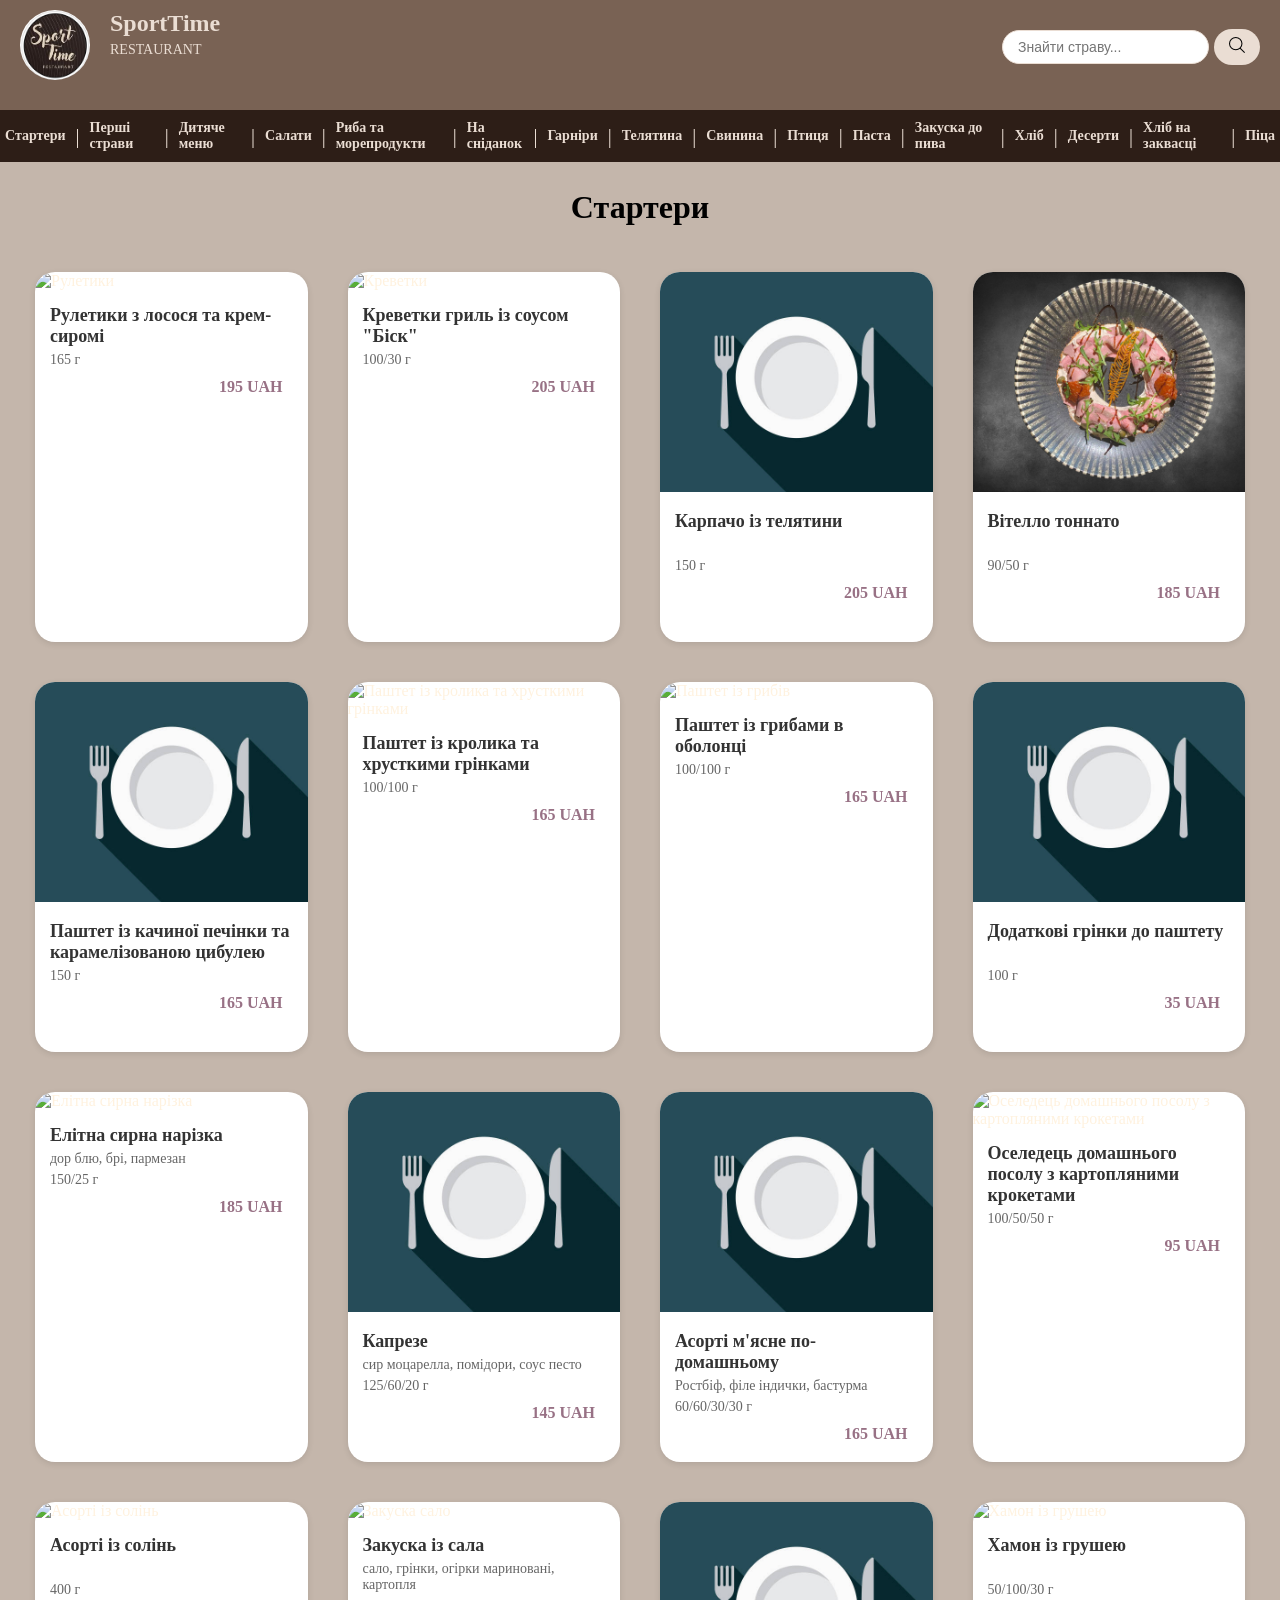
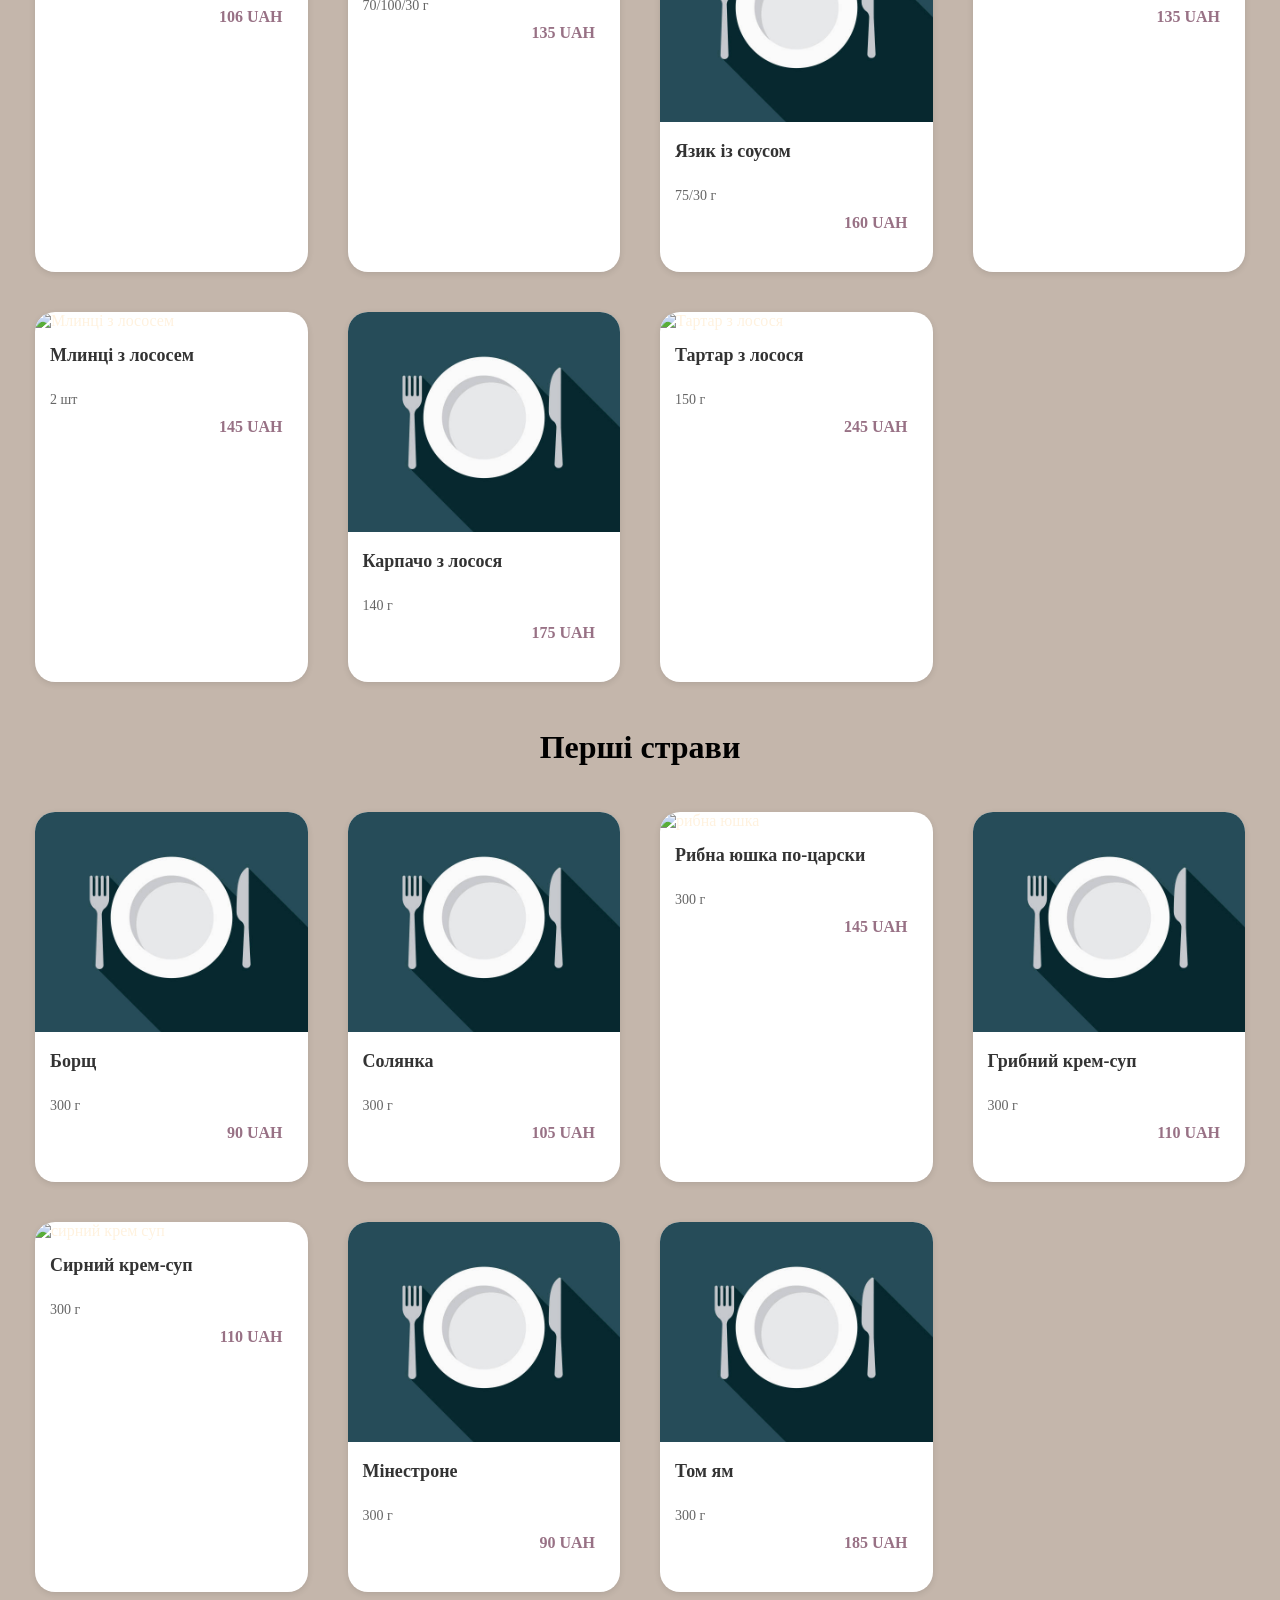
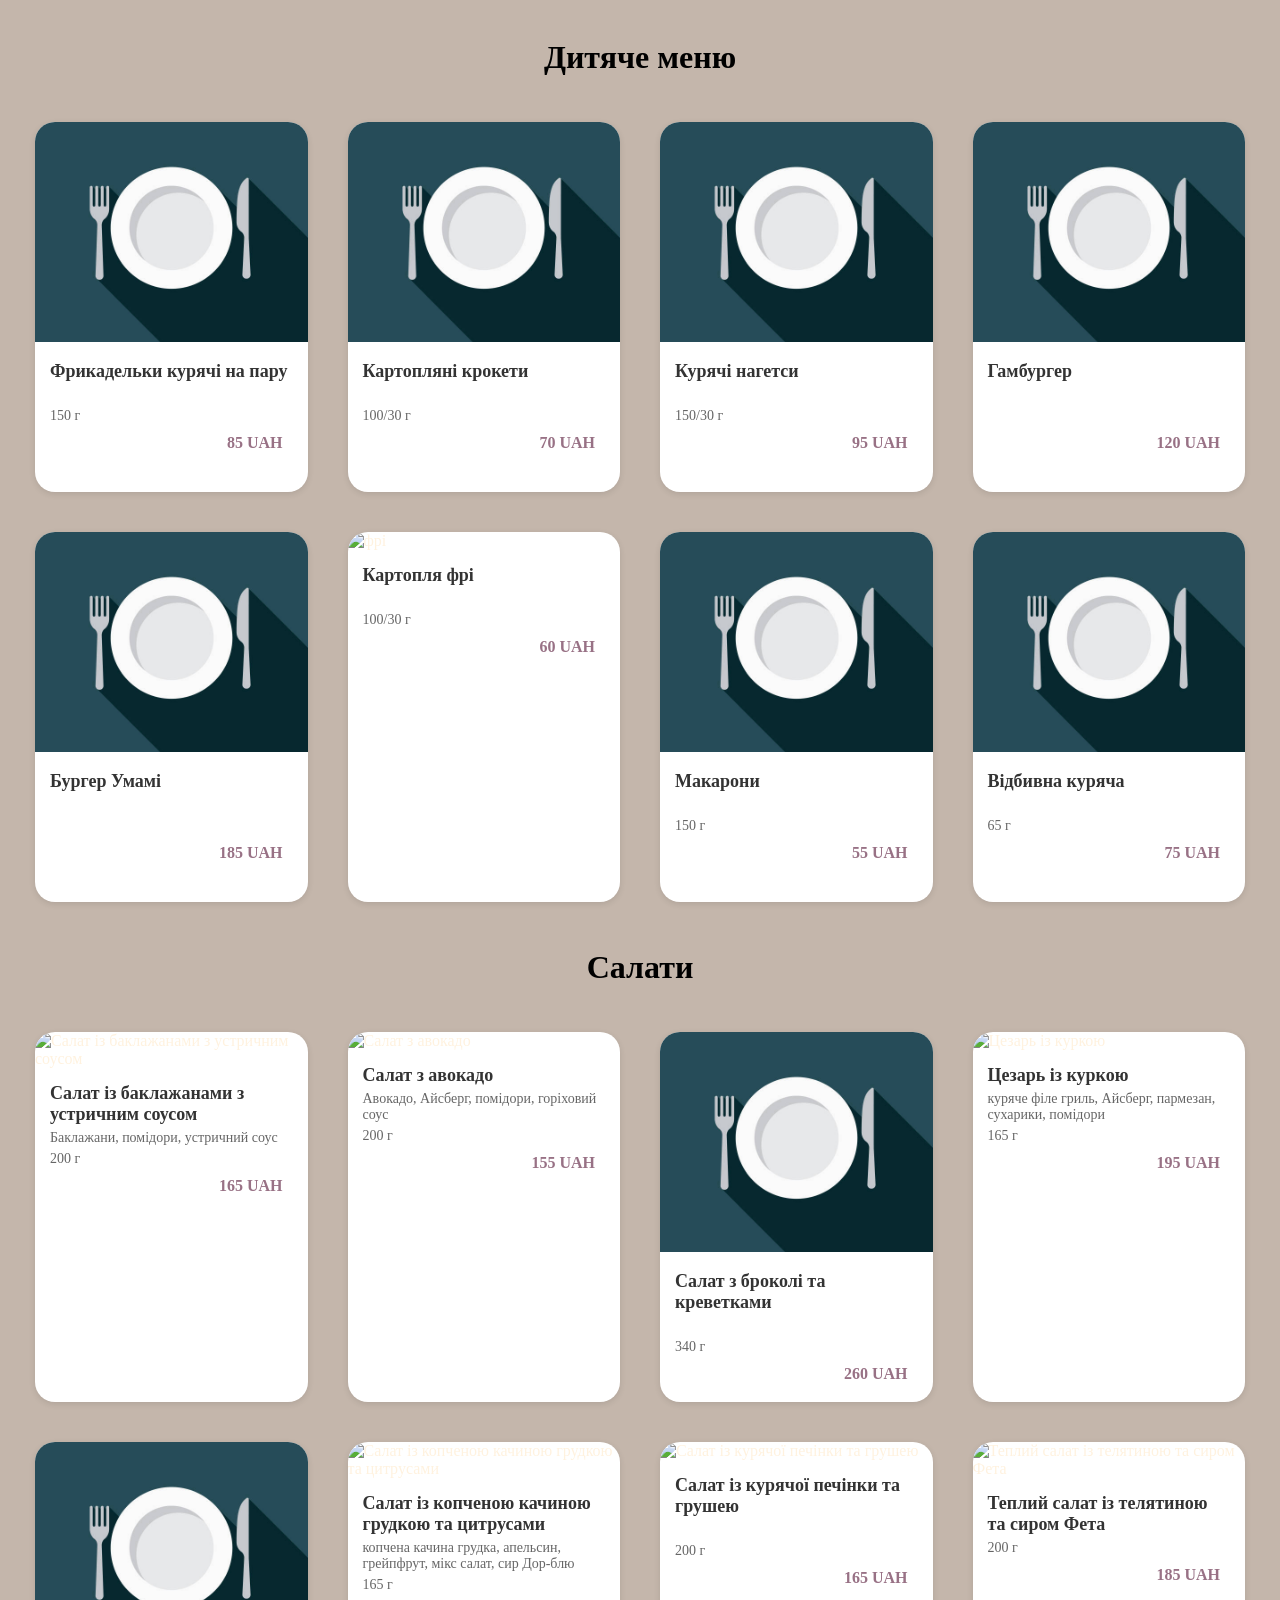
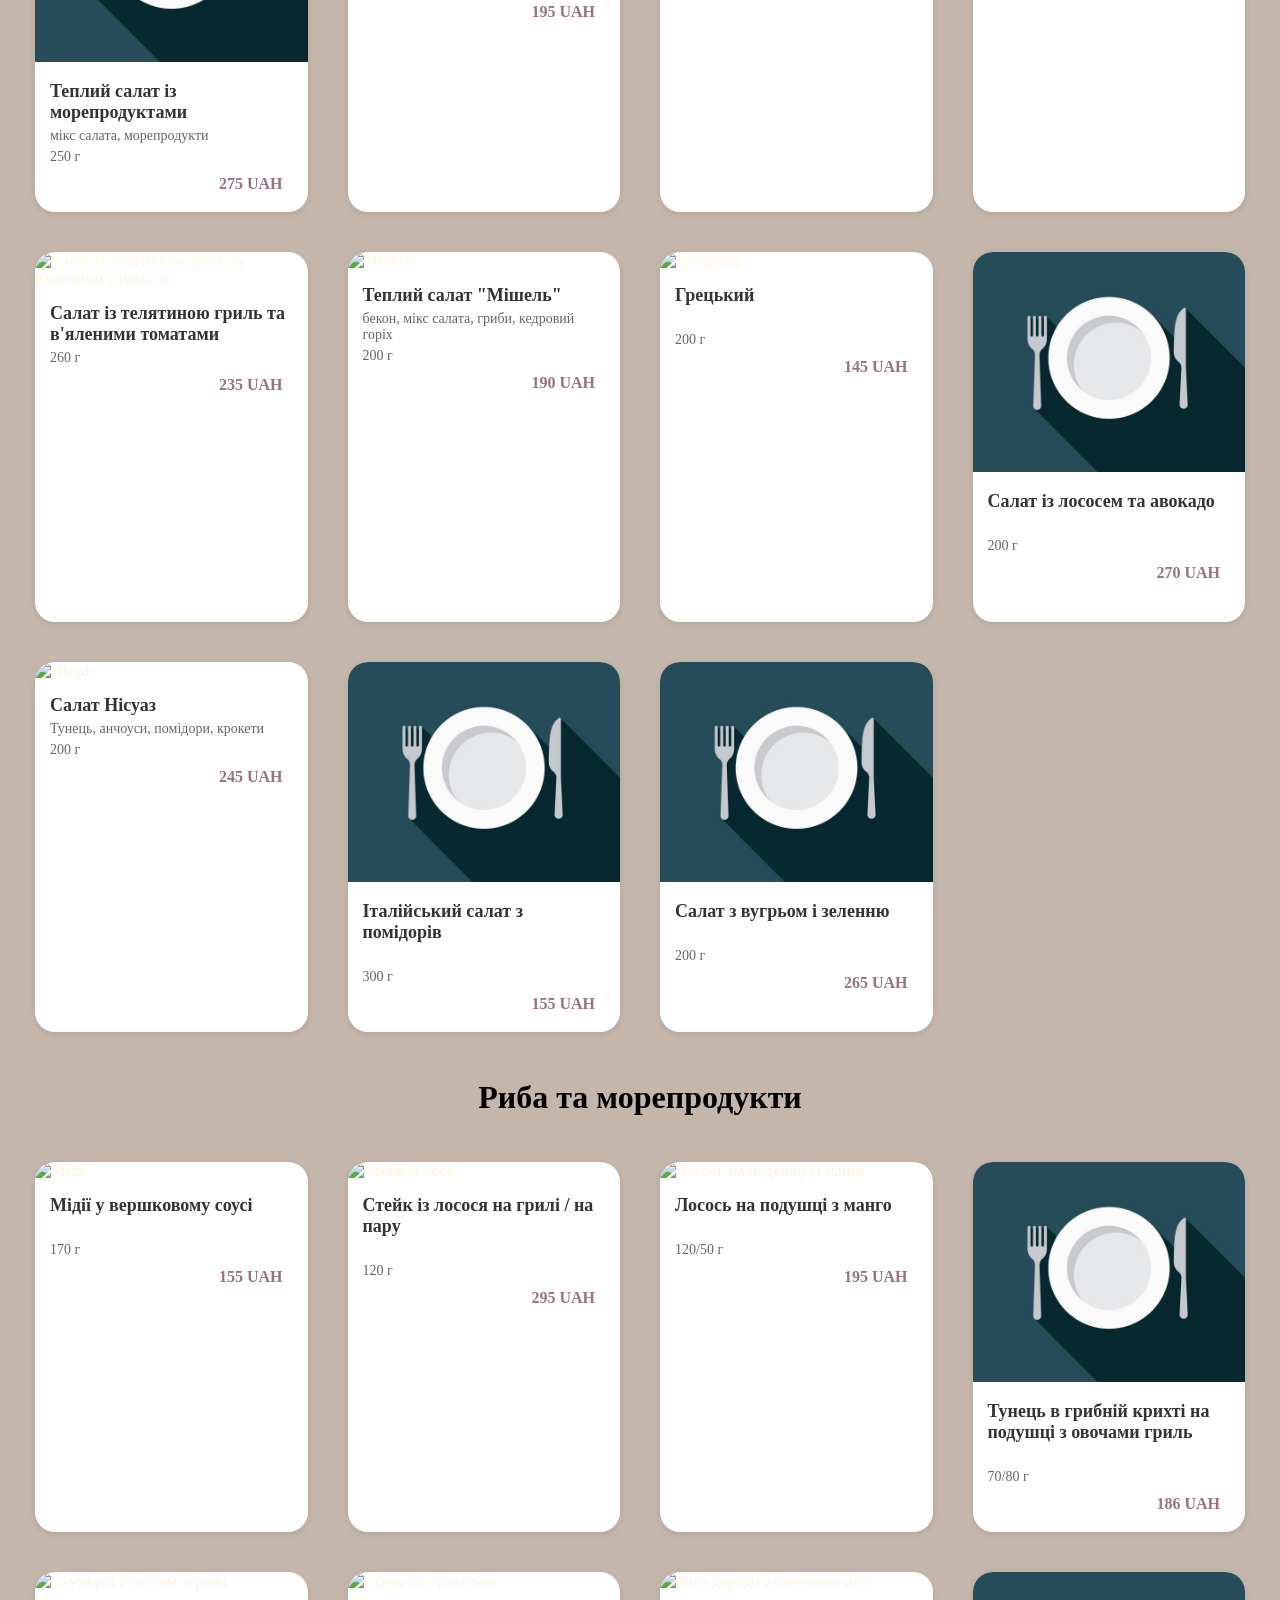
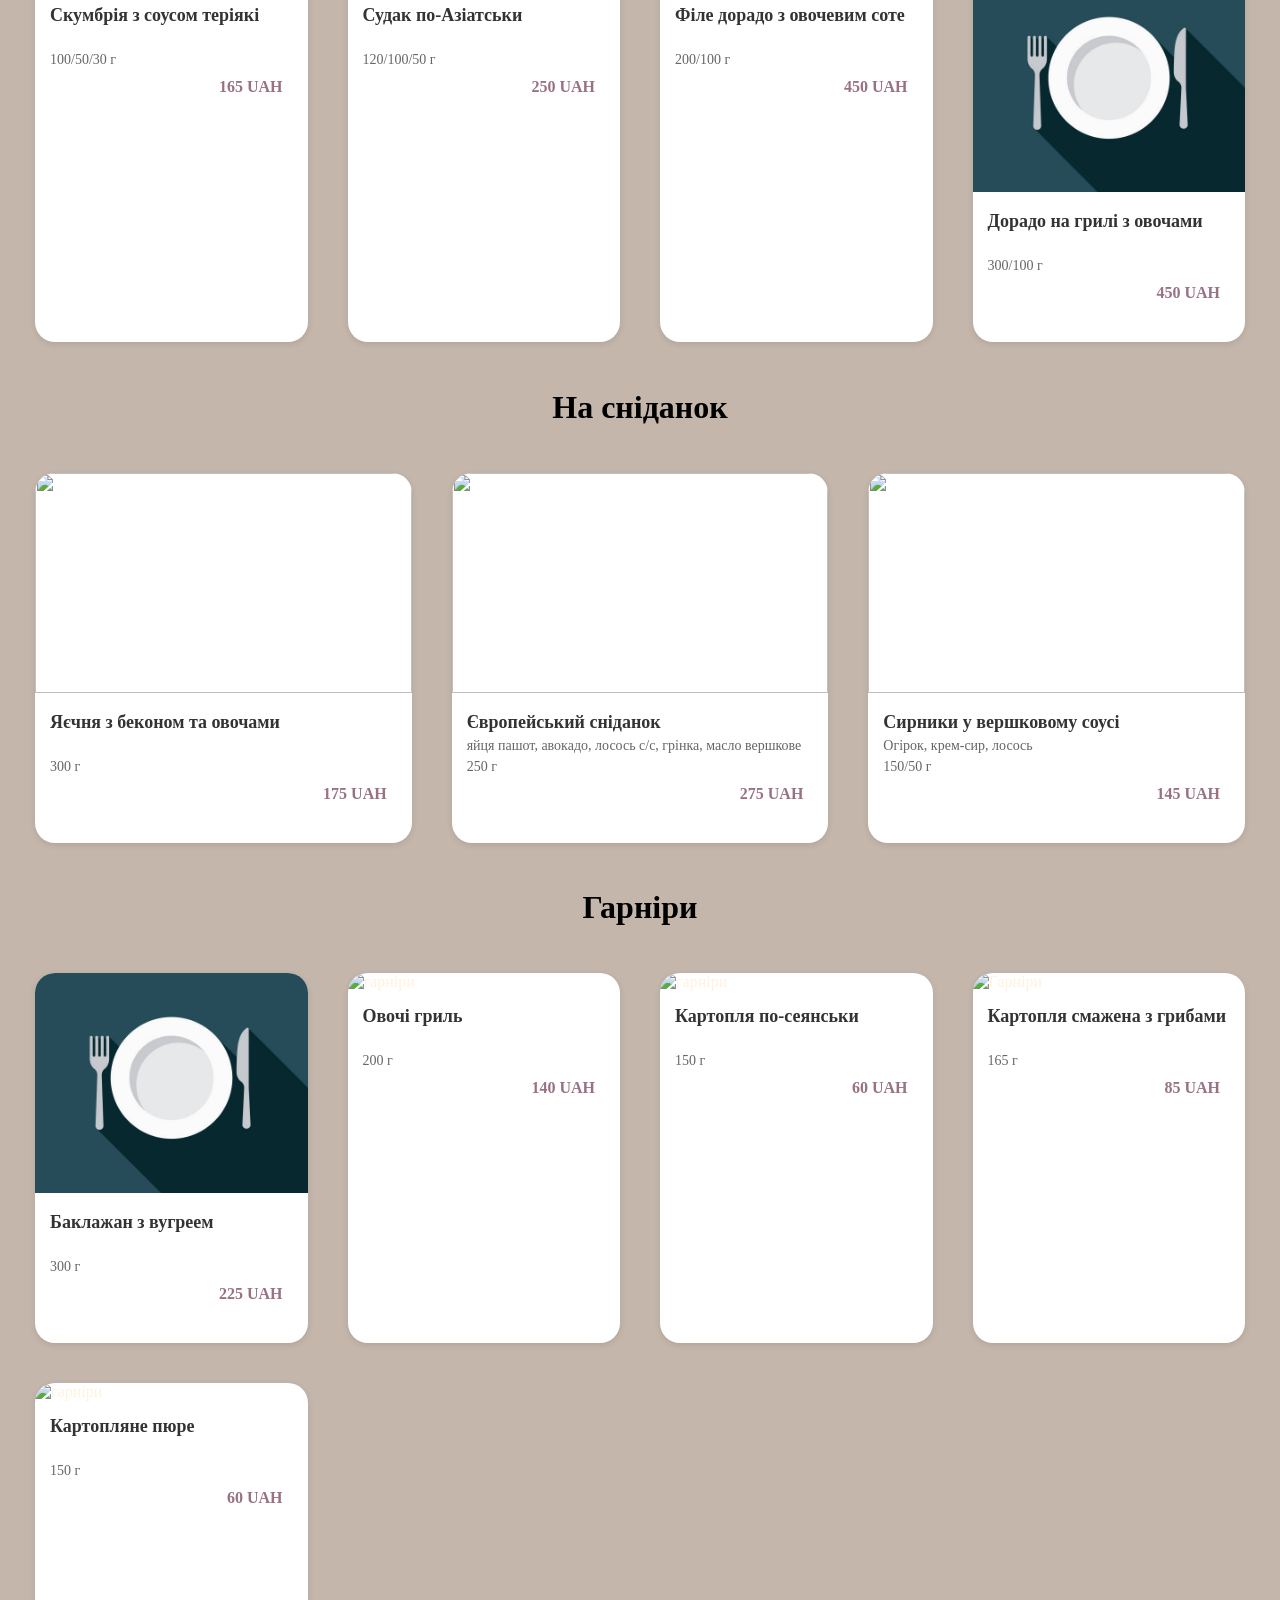
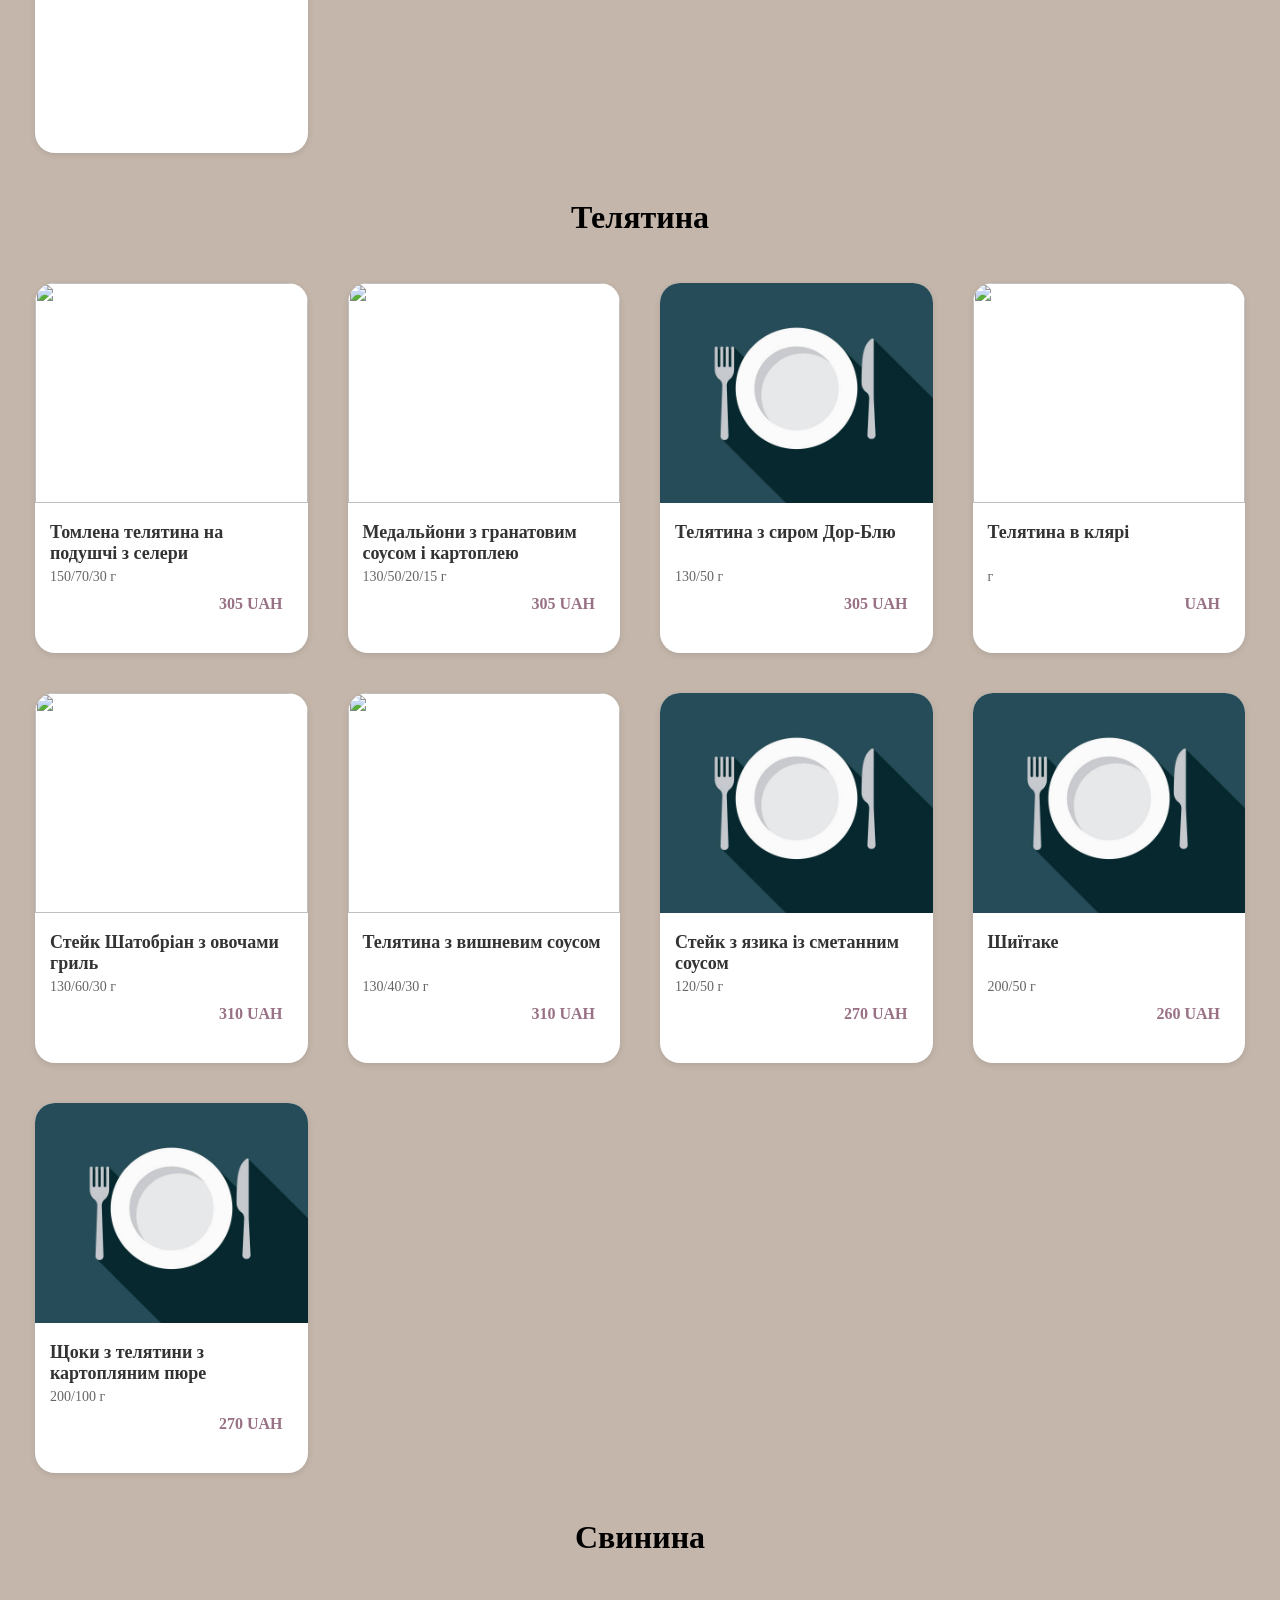
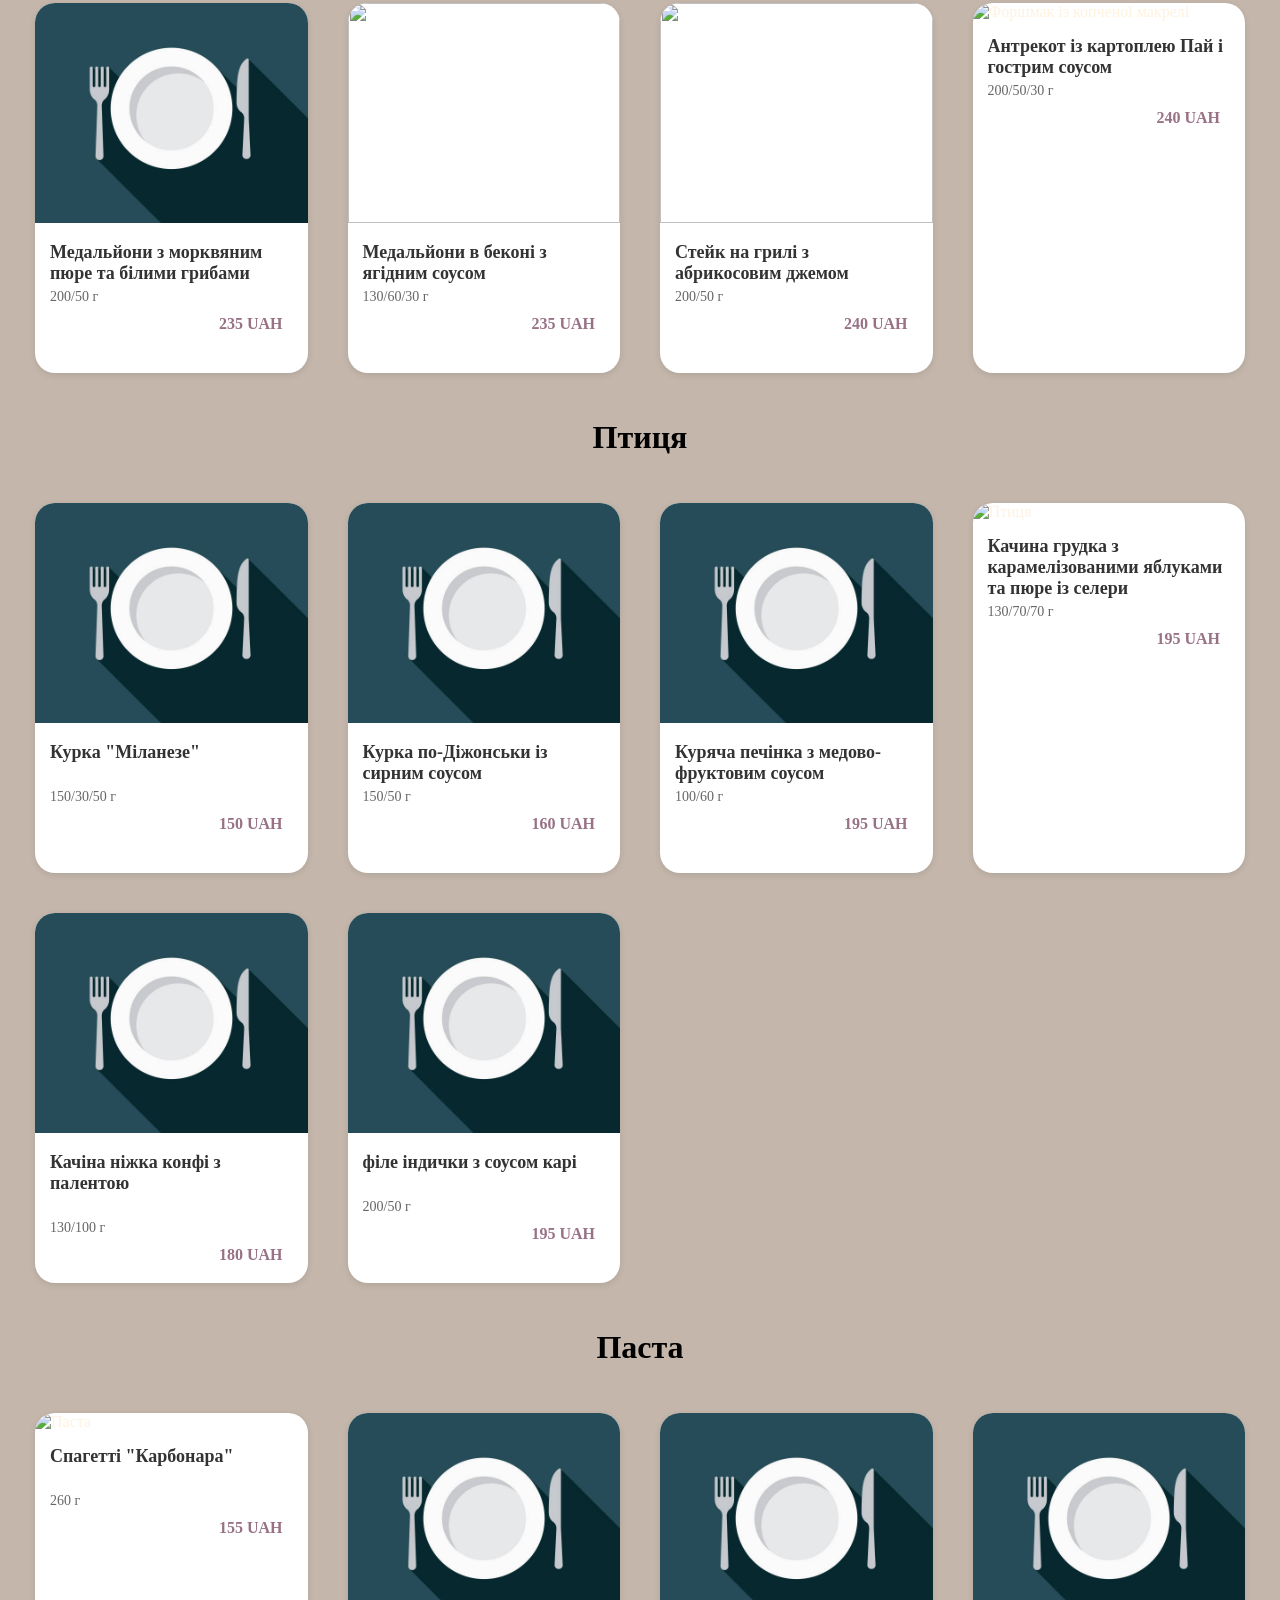
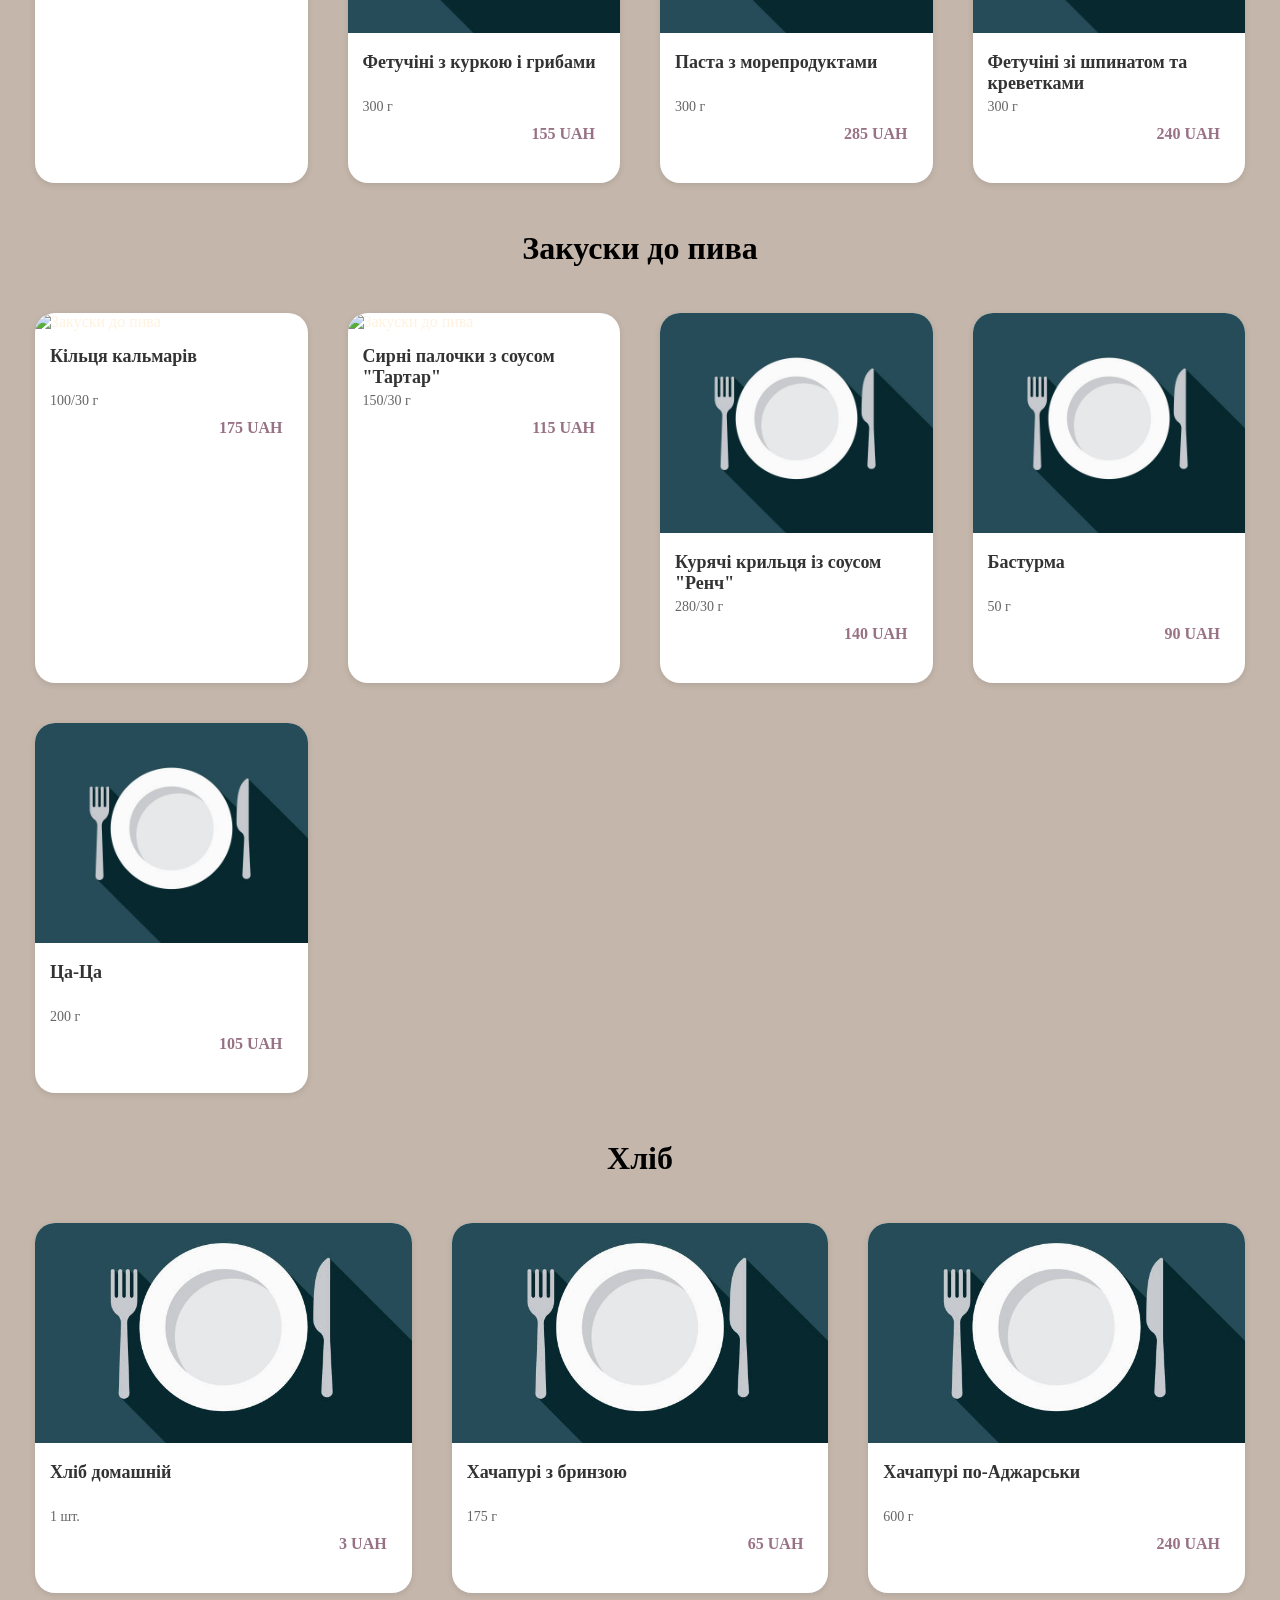
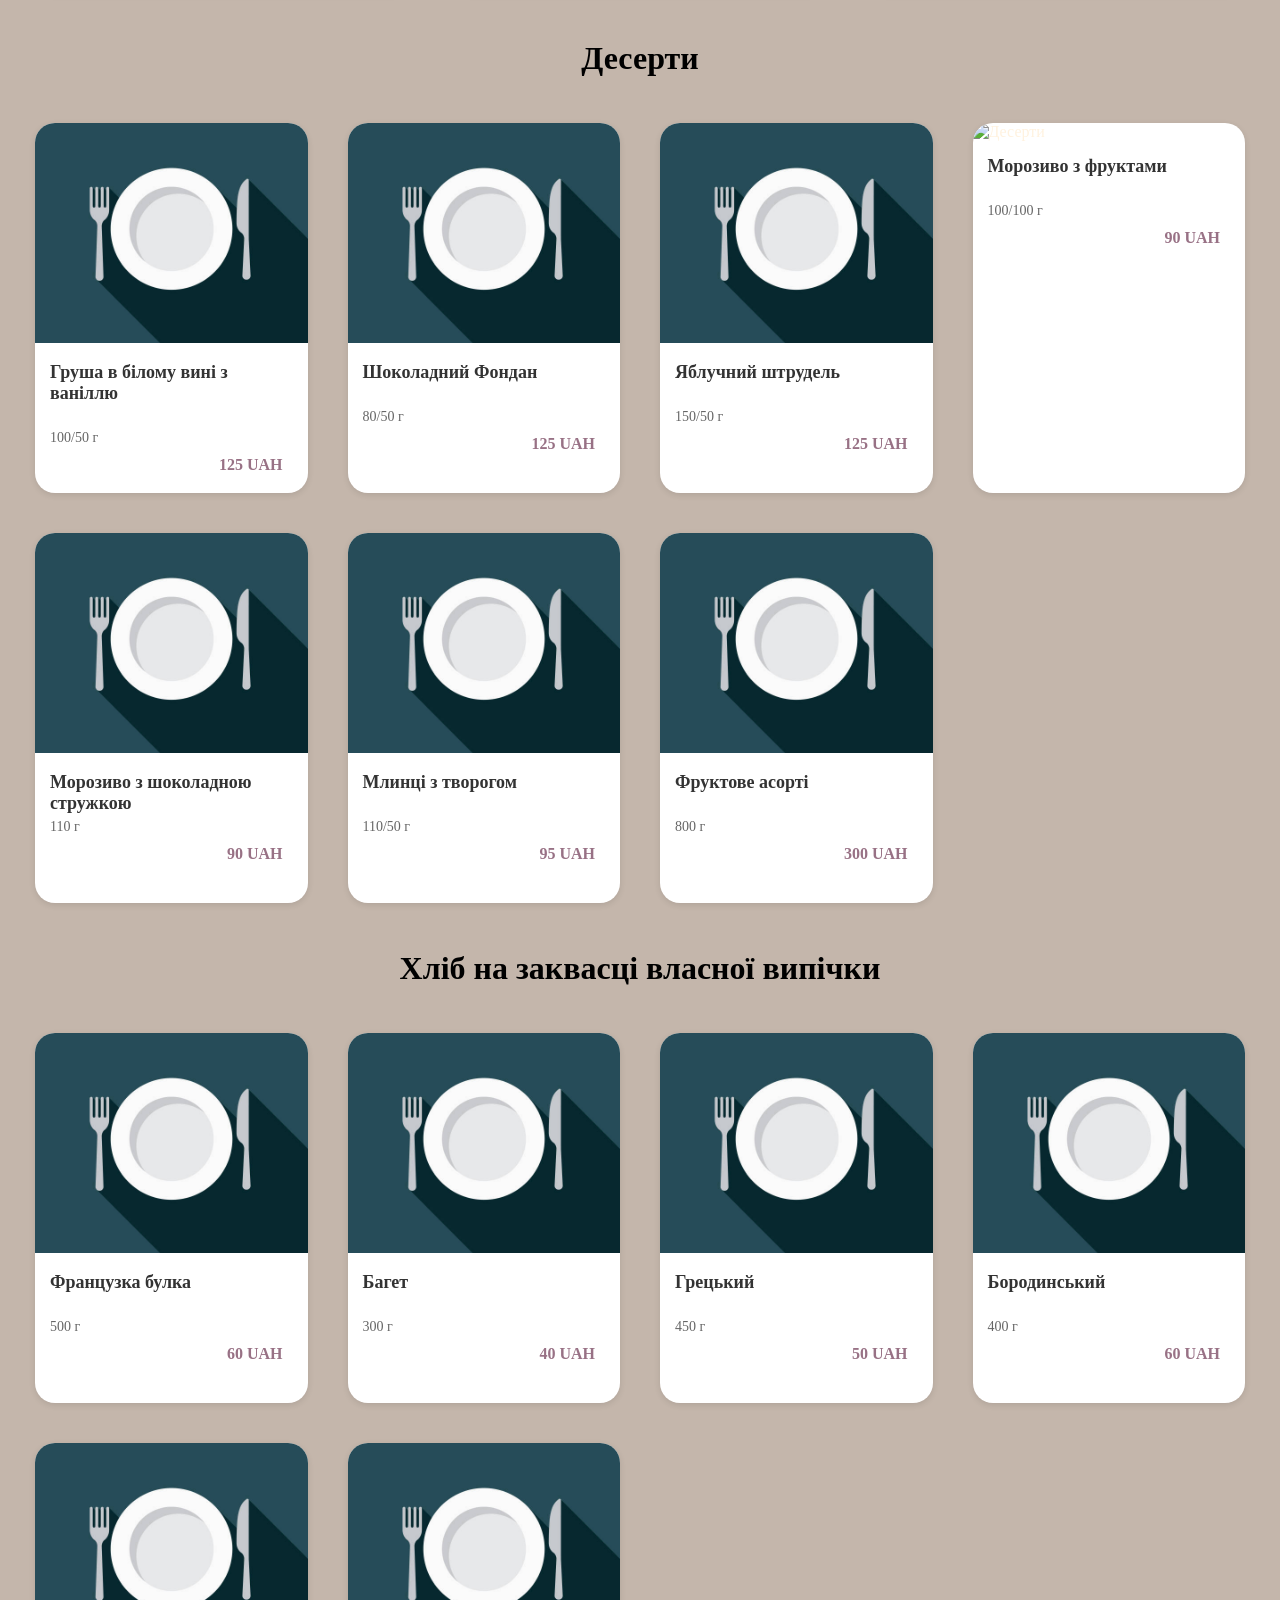
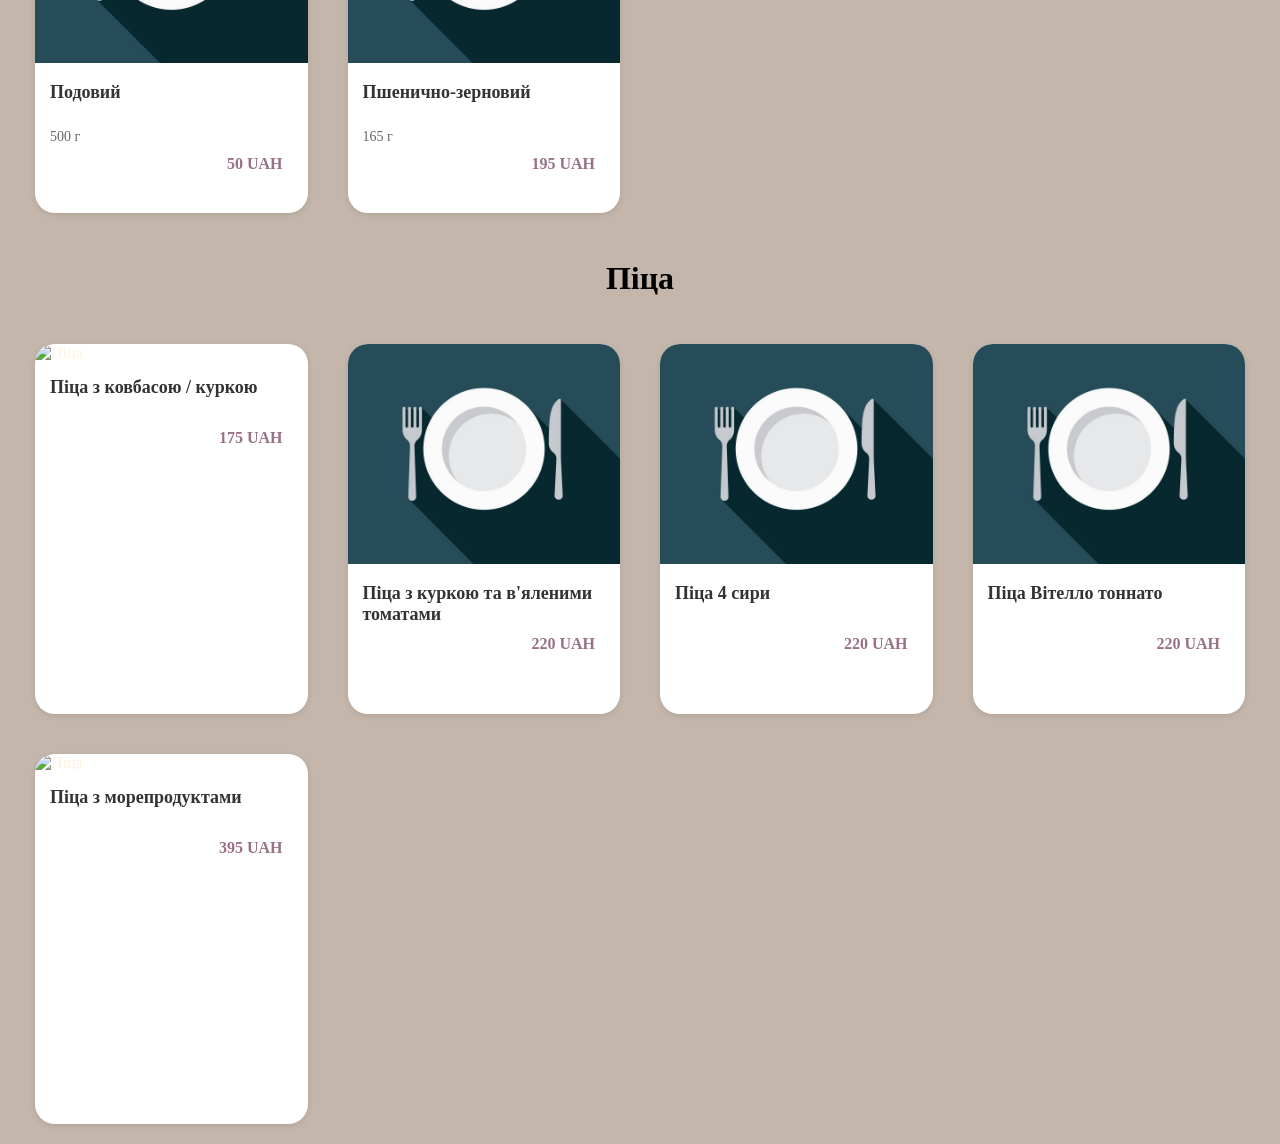
==== commit 95e4a191: "Update index2.html" ====
--- a/index2.html
+++ b/index2.html
@@ -63,7 +63,7 @@
       </section>
       <section class="dishes">
         <div class="dish-card">
-          <img src="/Основне меню/рулетики.jpg" alt="Рулетики" />
+          <img src="Основне меню рулетики.jpg" alt="Рулетики" />
           <div class="dish-info">
             <h3>Рулетики з лосося та крем-сиромі</h3>
             <p class="dish-description"></p>
@@ -72,7 +72,7 @@
           <p class="dish-price">195 UAH</p>
         </div>
         <div class="dish-card">
-          <img src="/Основне меню/креветки.jpg" alt="Креветки" />
+          <img src="Основне меню креветки.jpg" alt="Креветки" />
           <div class="dish-info">
             <h3>Креветки гриль із соусом "Біск"</h3>
             <p class="dish-description"></p>
@@ -90,7 +90,7 @@
           <p class="dish-price">205 UAH</p>
         </div>
         <div class="dish-card">
-          <img src="/Основне меню/вітело.jpg" alt="Вітело тоннато" />
+          <img src="вітело.jpg" alt="Вітело тоннато" />
           <div class="dish-info">
             <h3>Вітелло тоннато</h3>
             <p class="dish-description"><span>Lorem, ipsum dolor.</span></p>
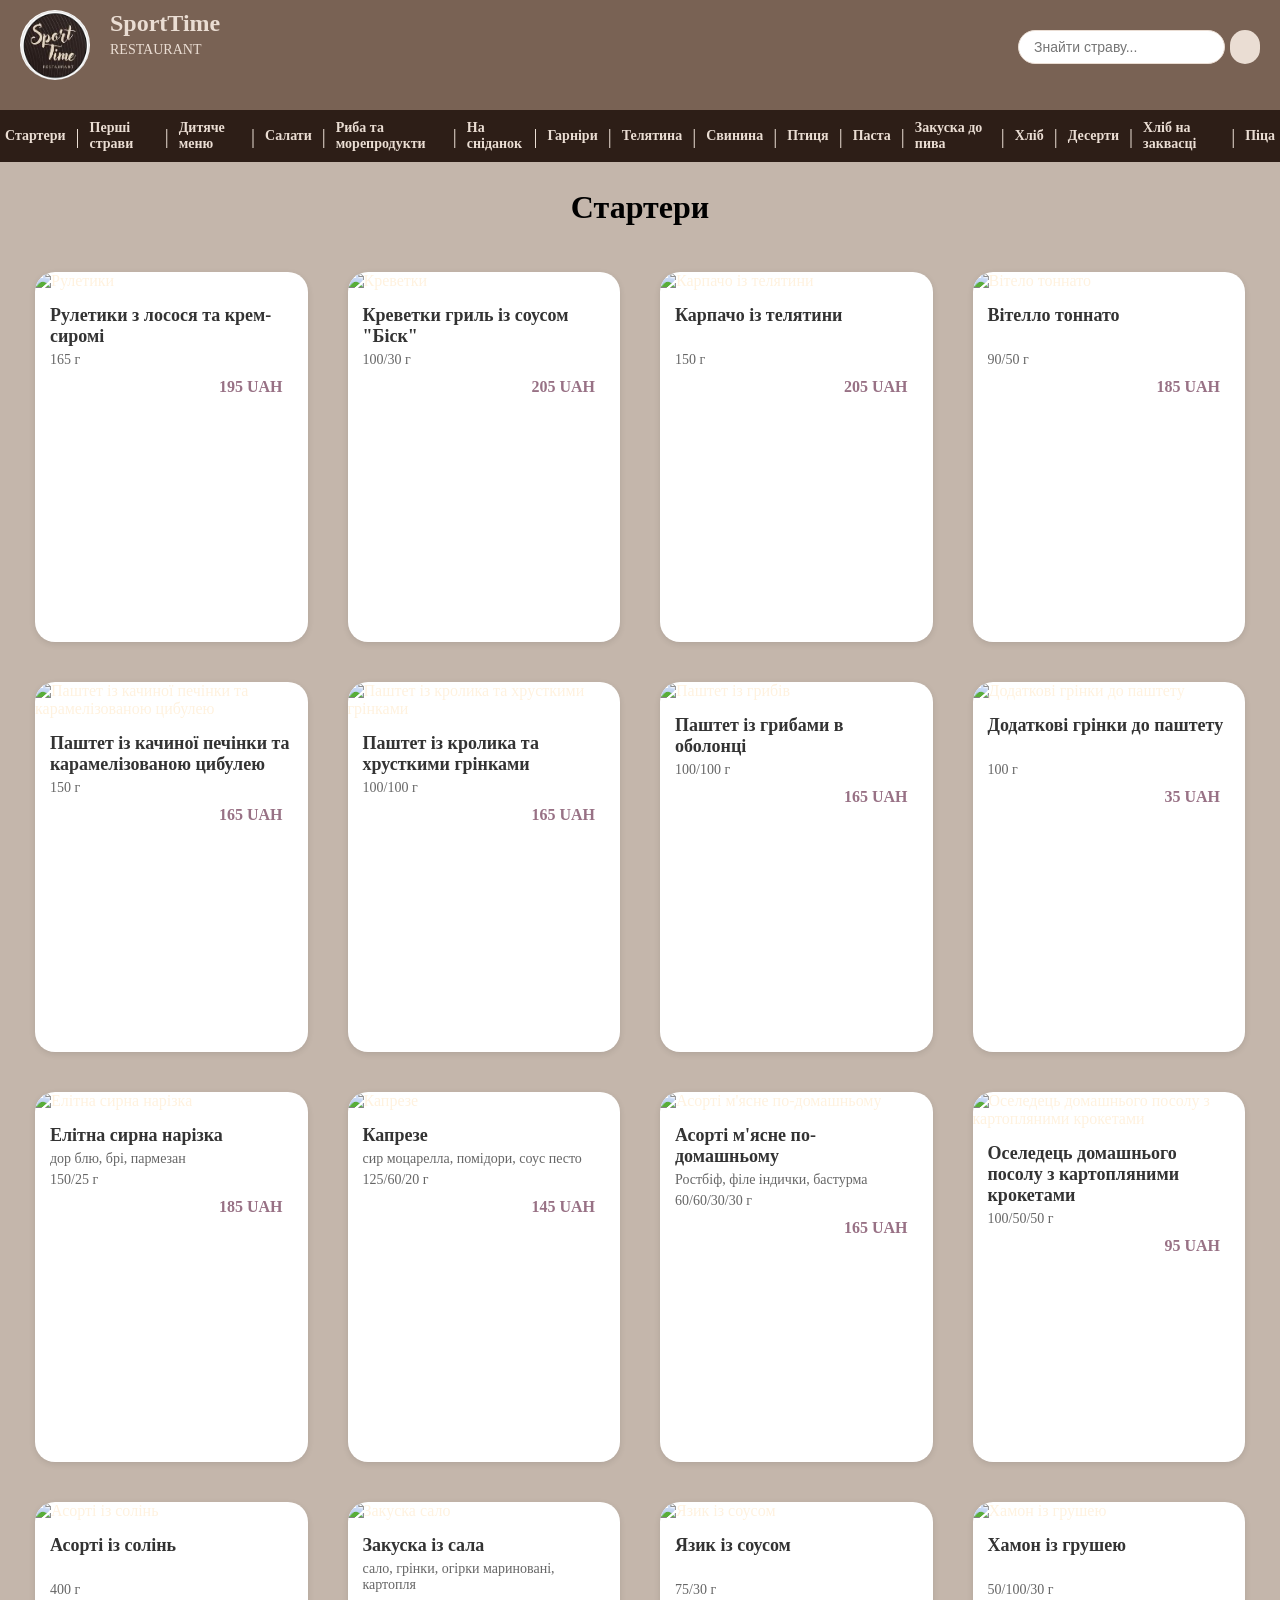
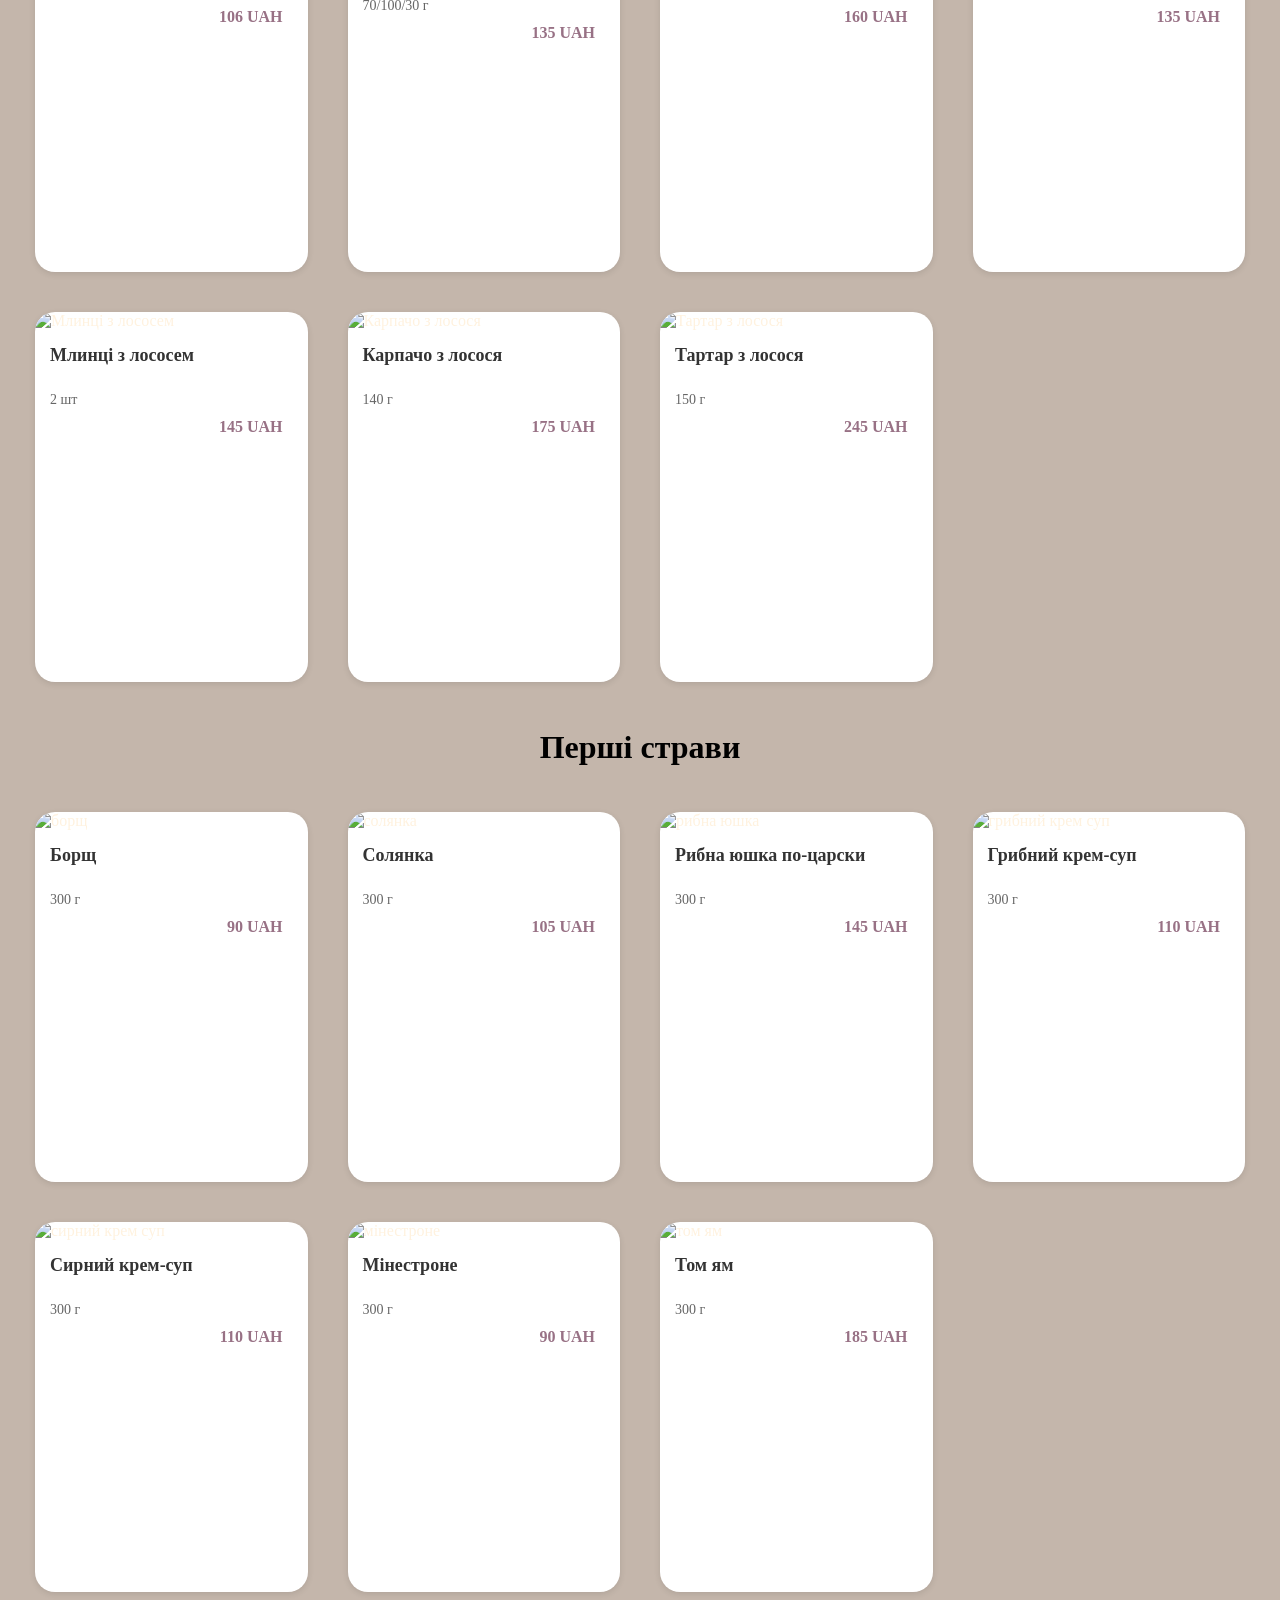
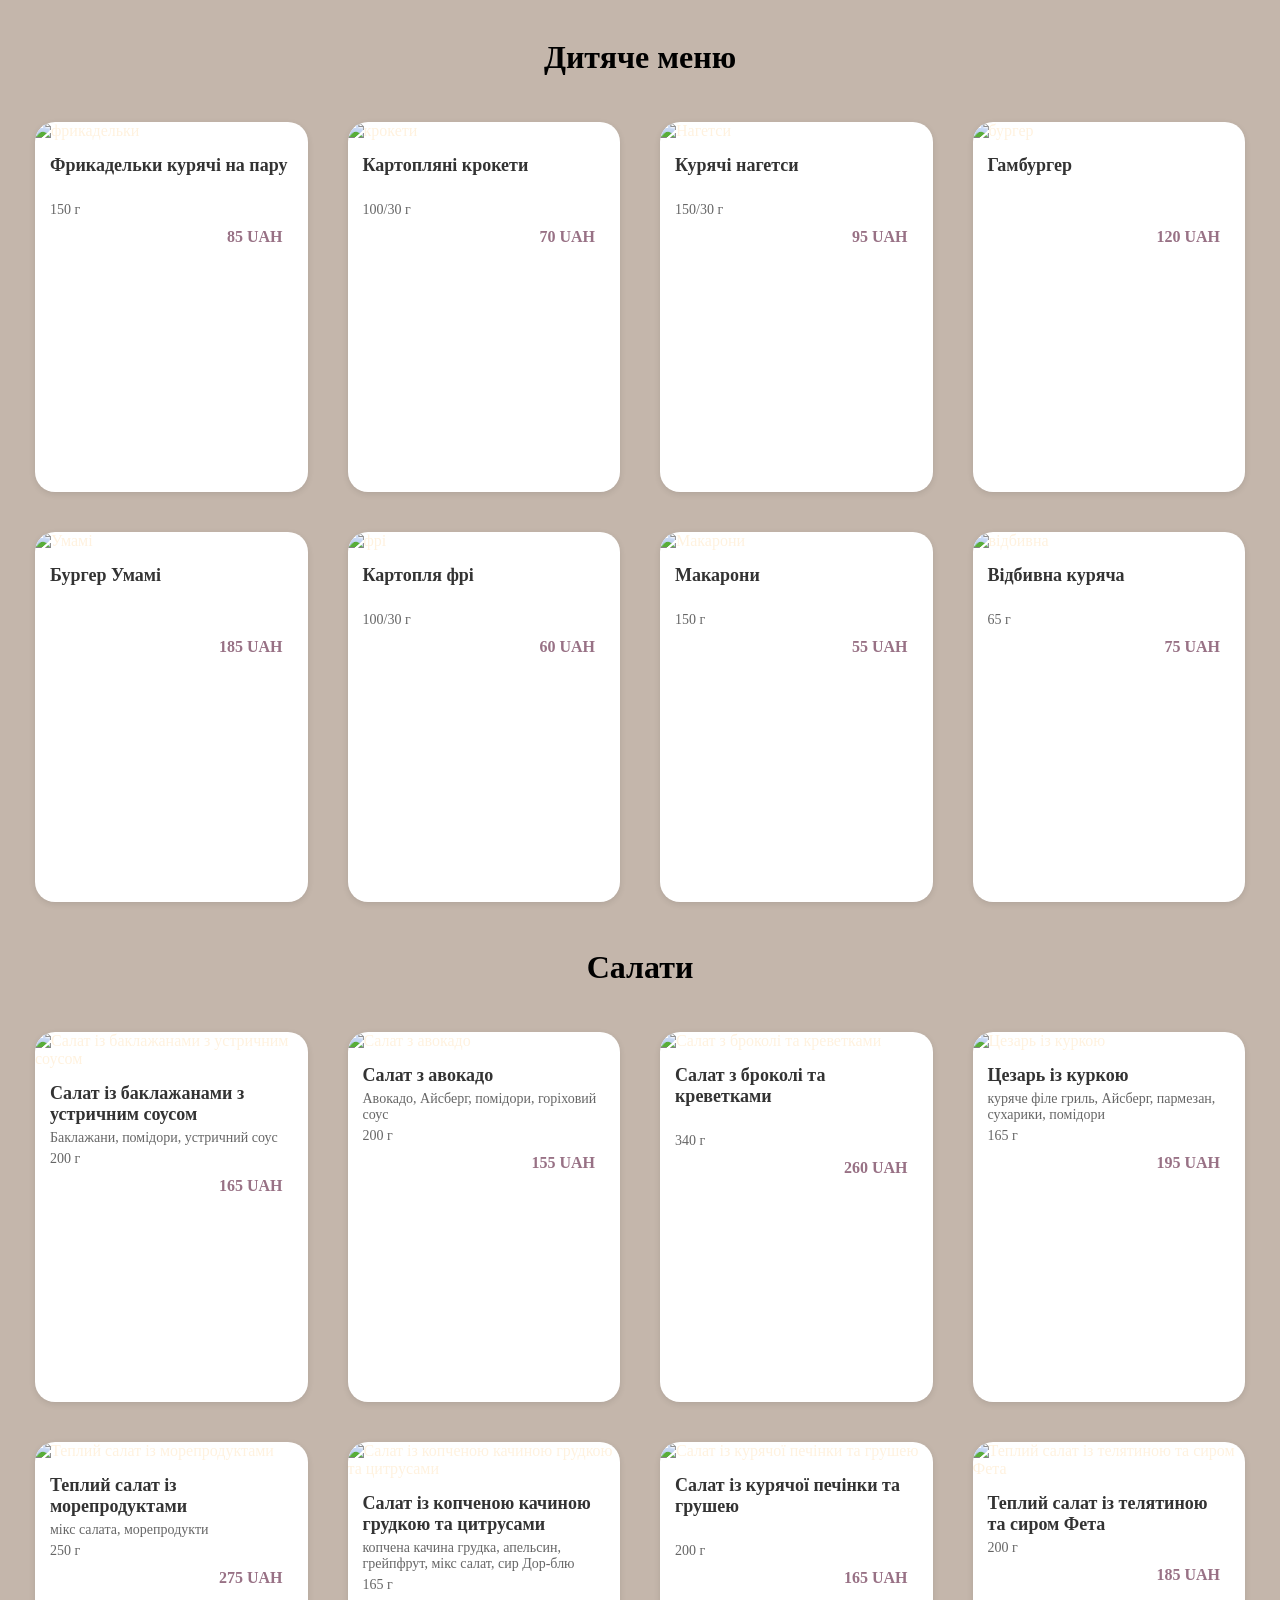
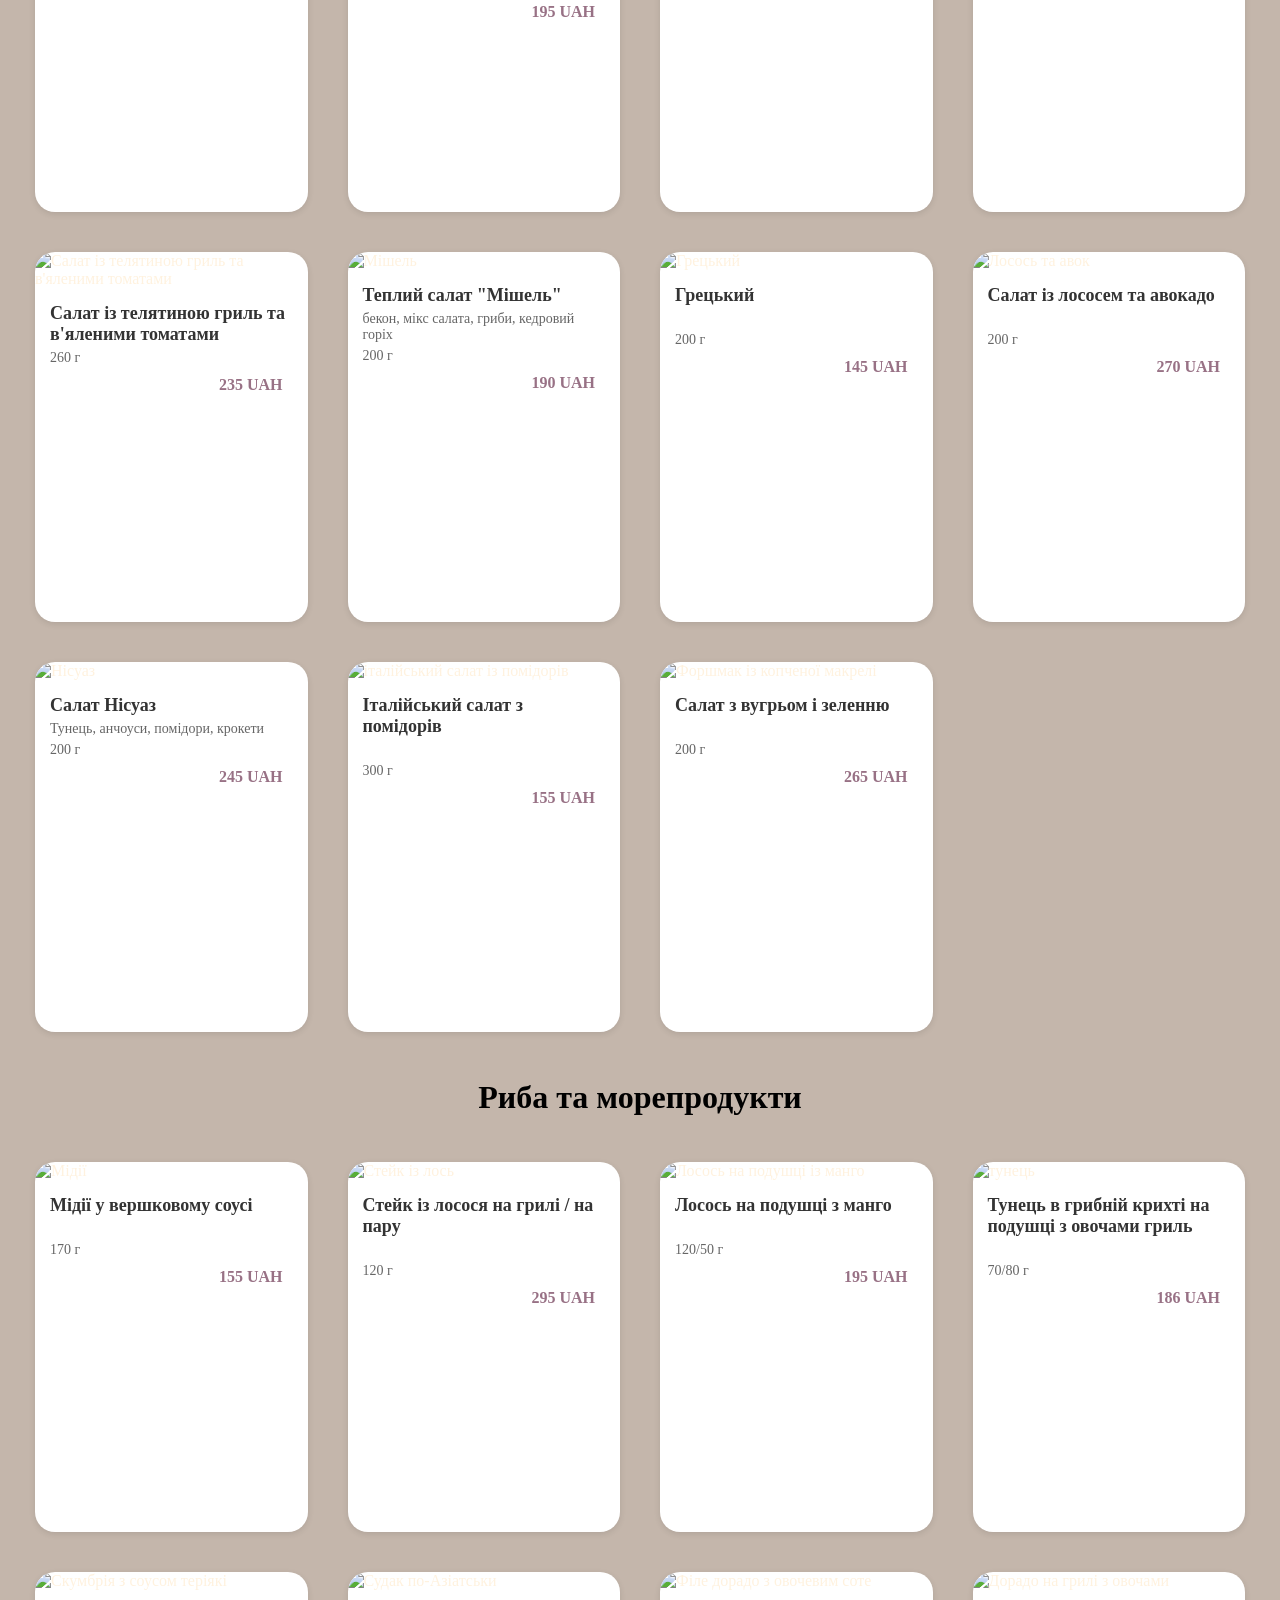
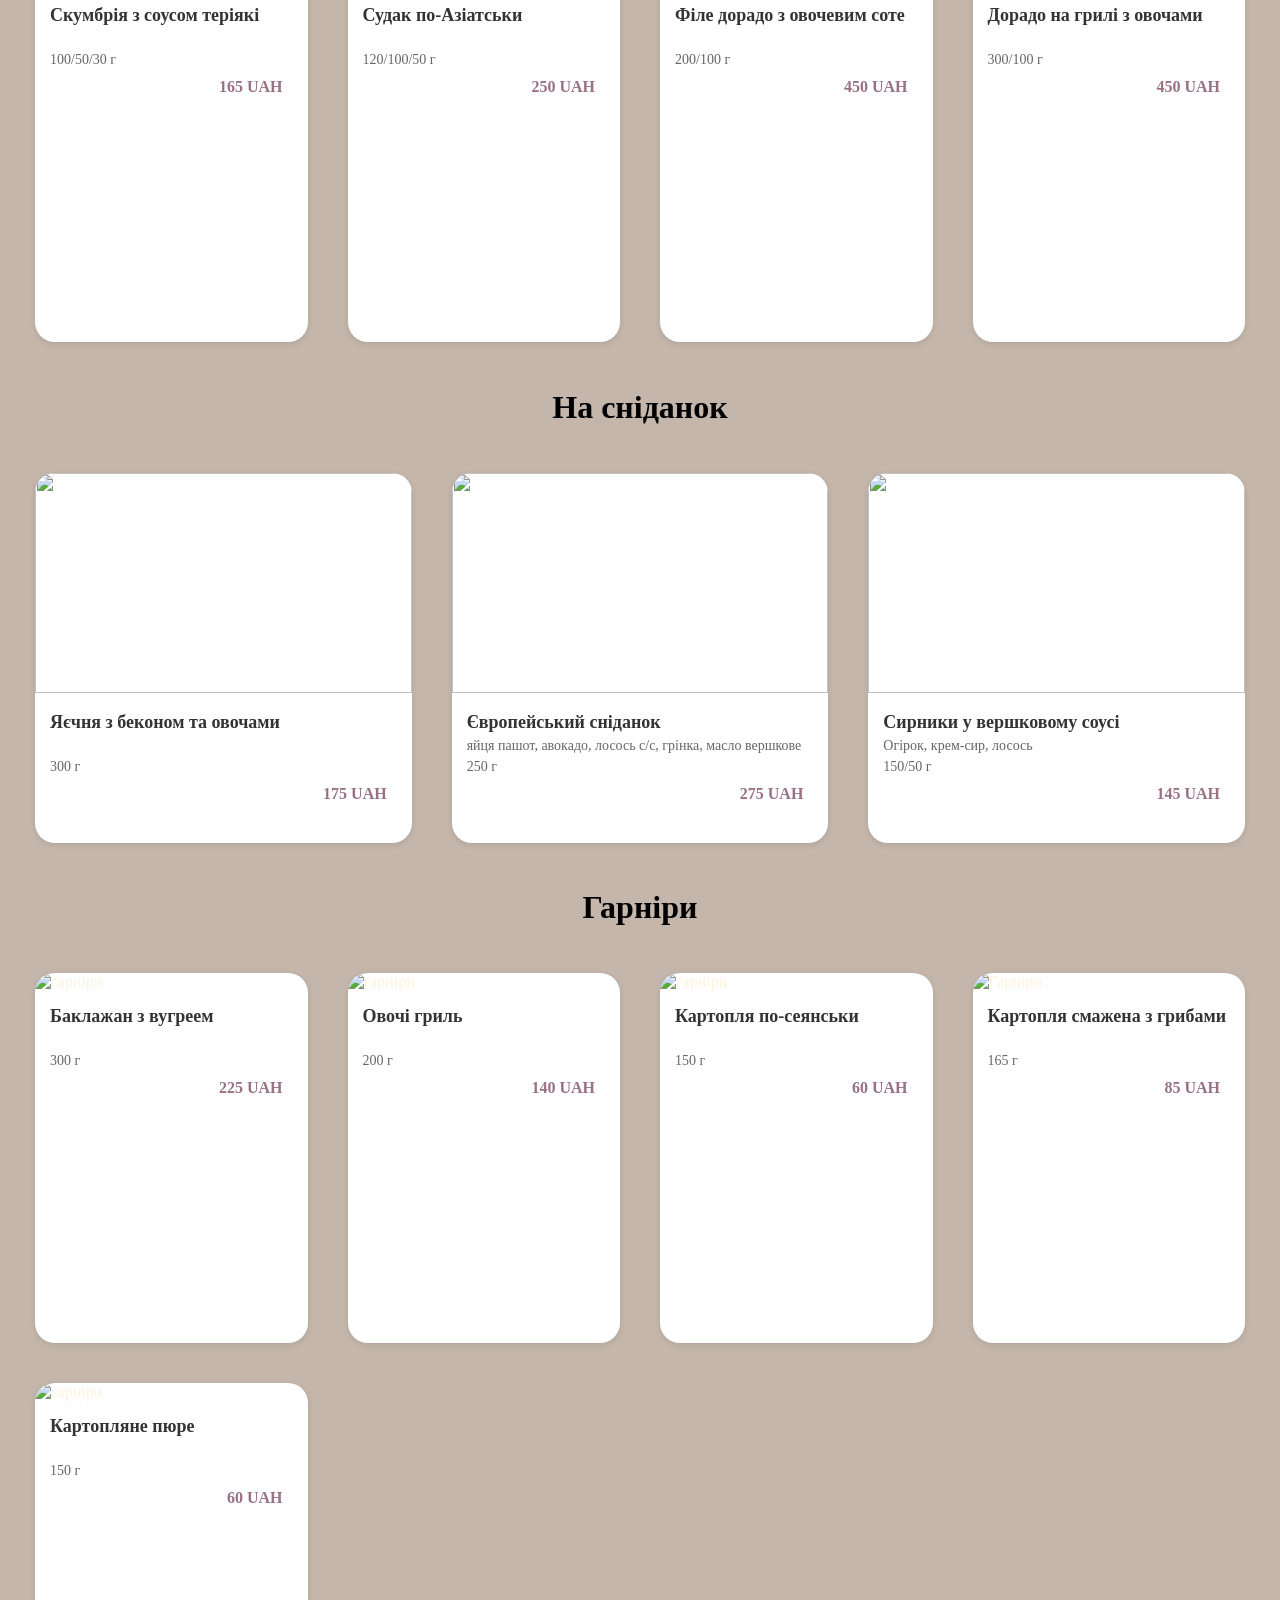
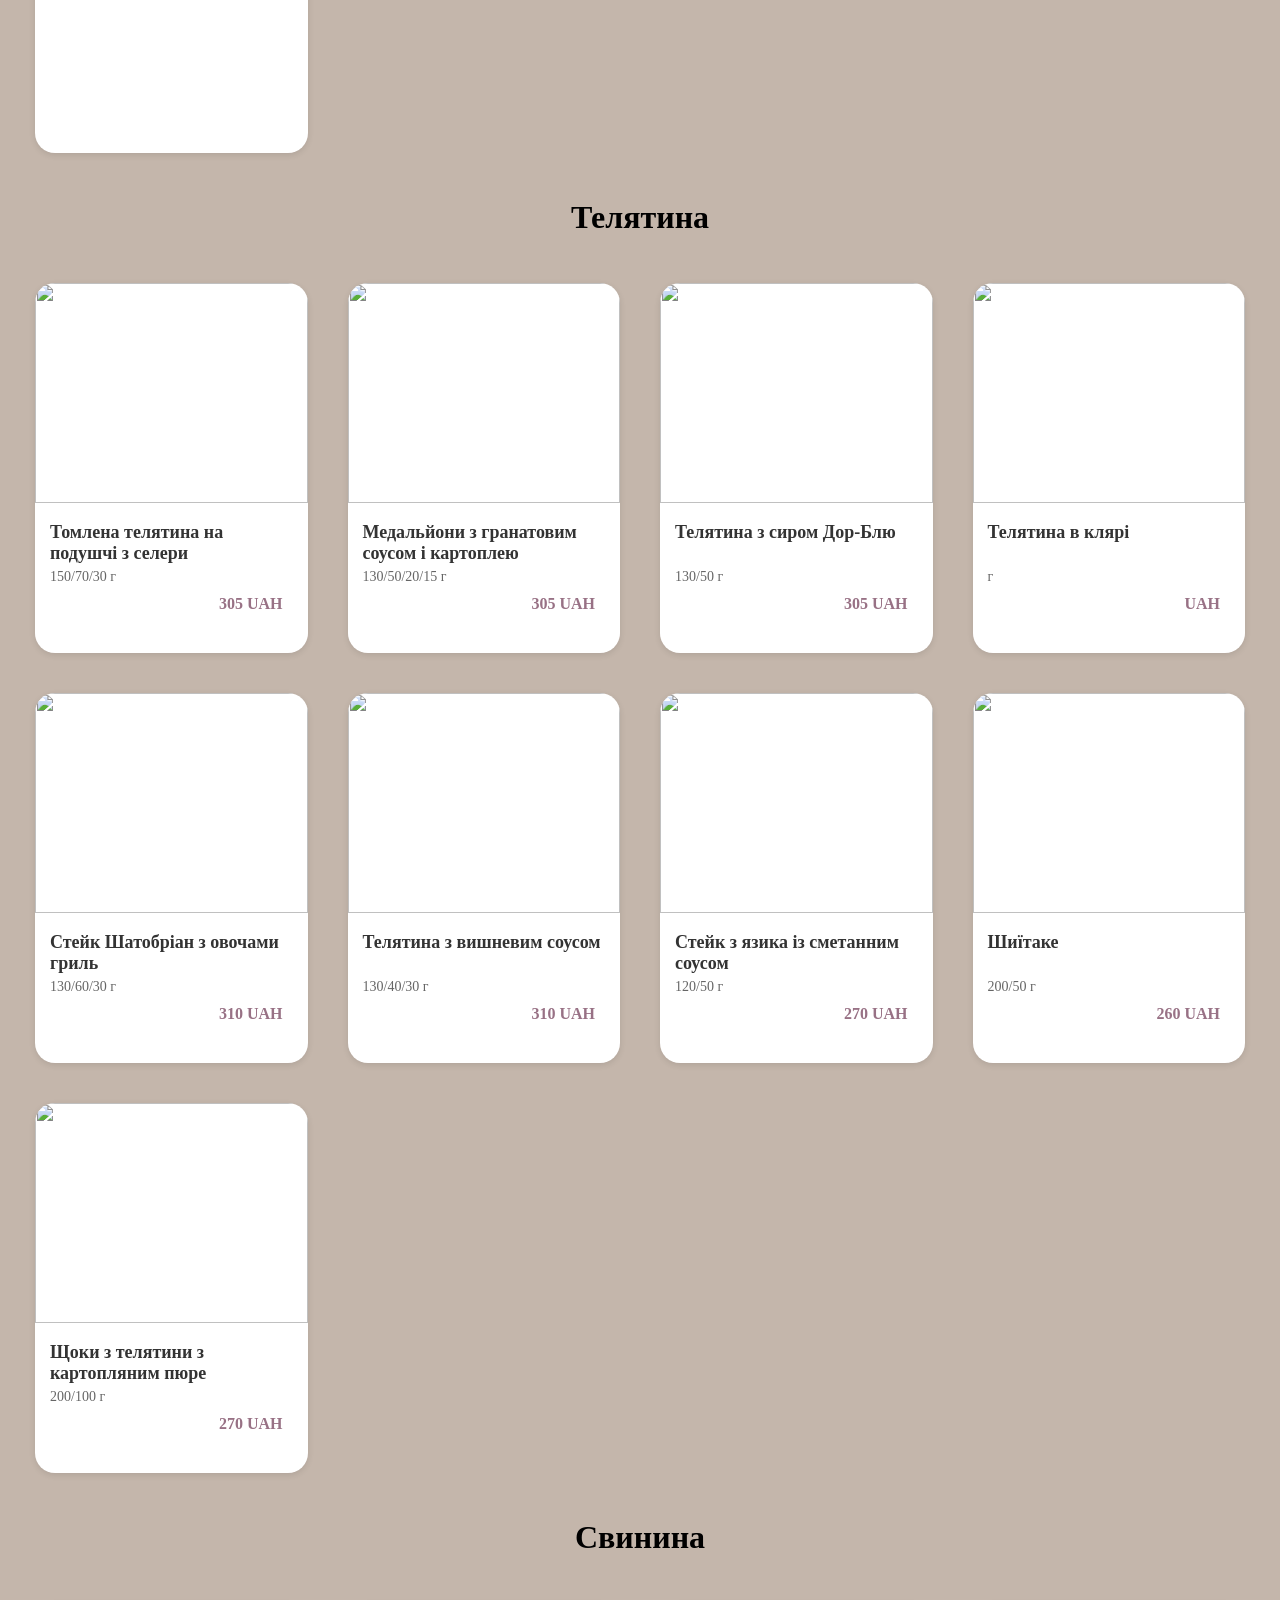
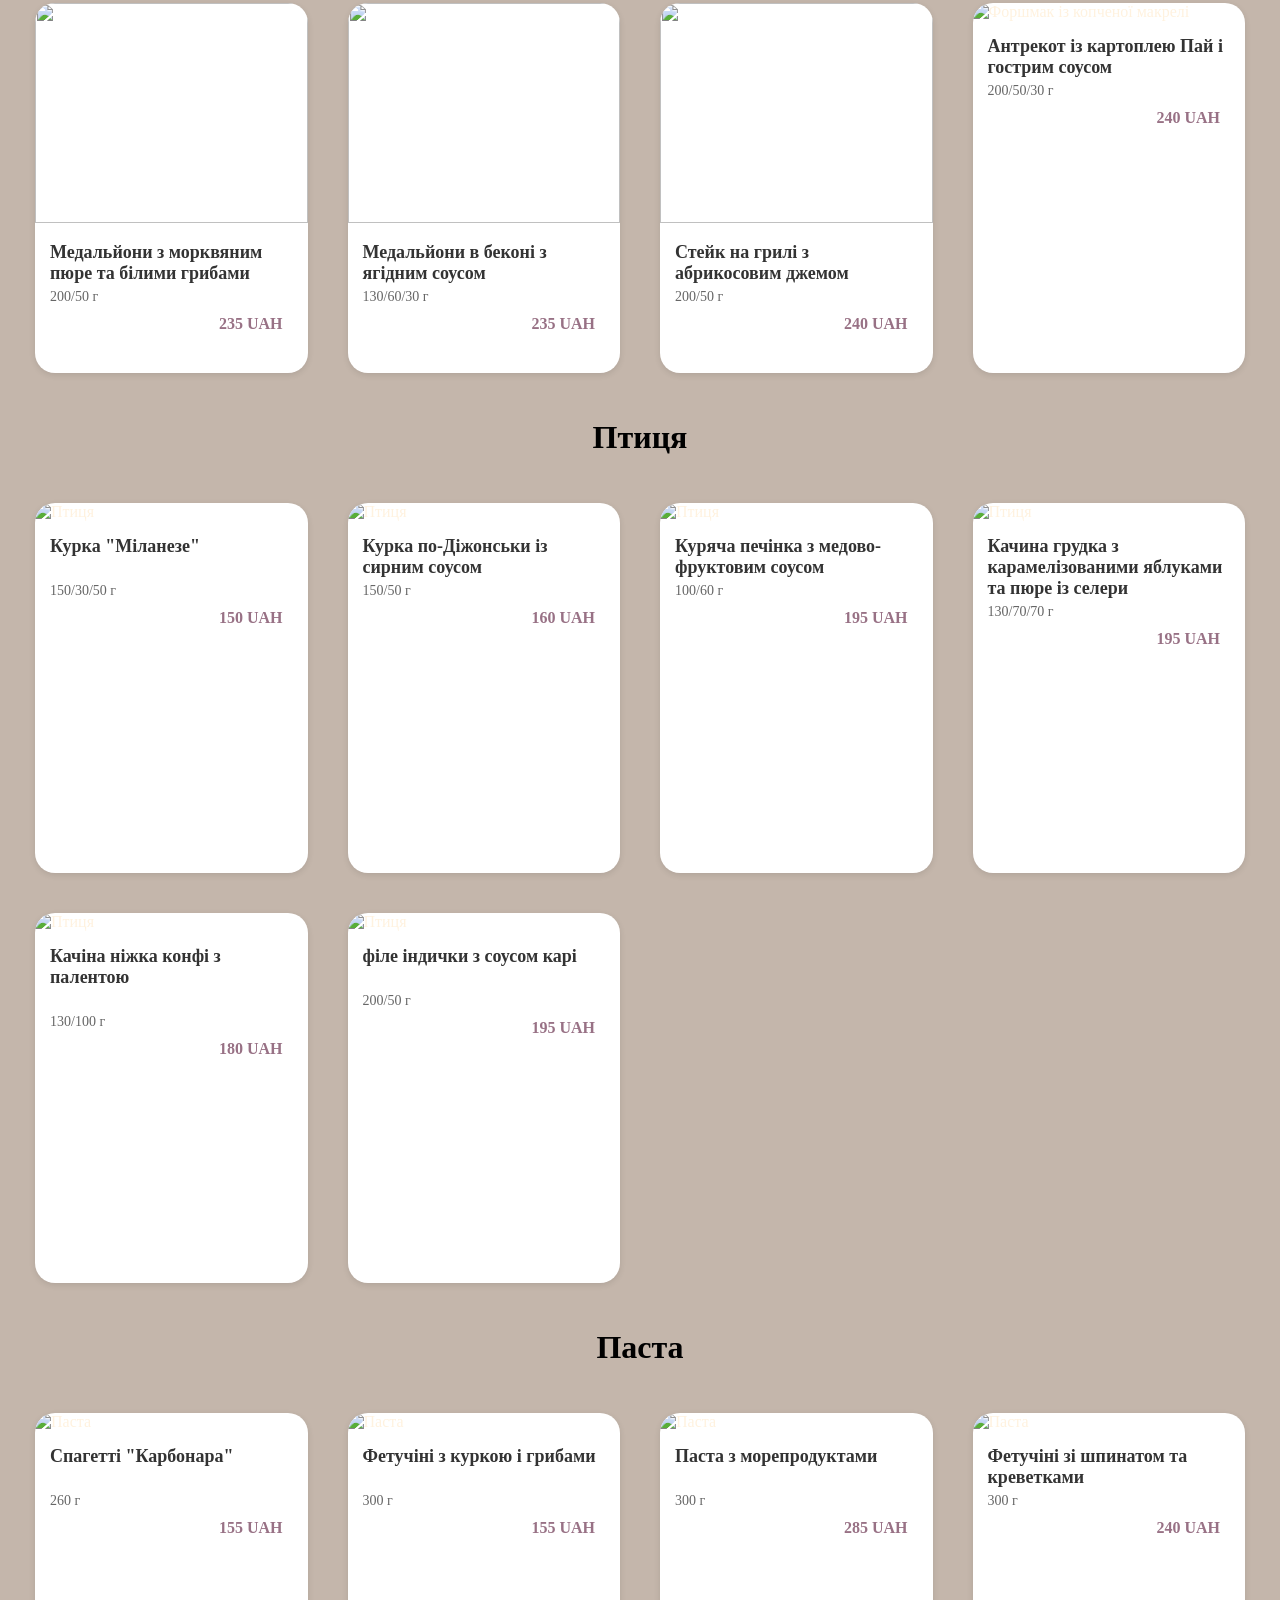
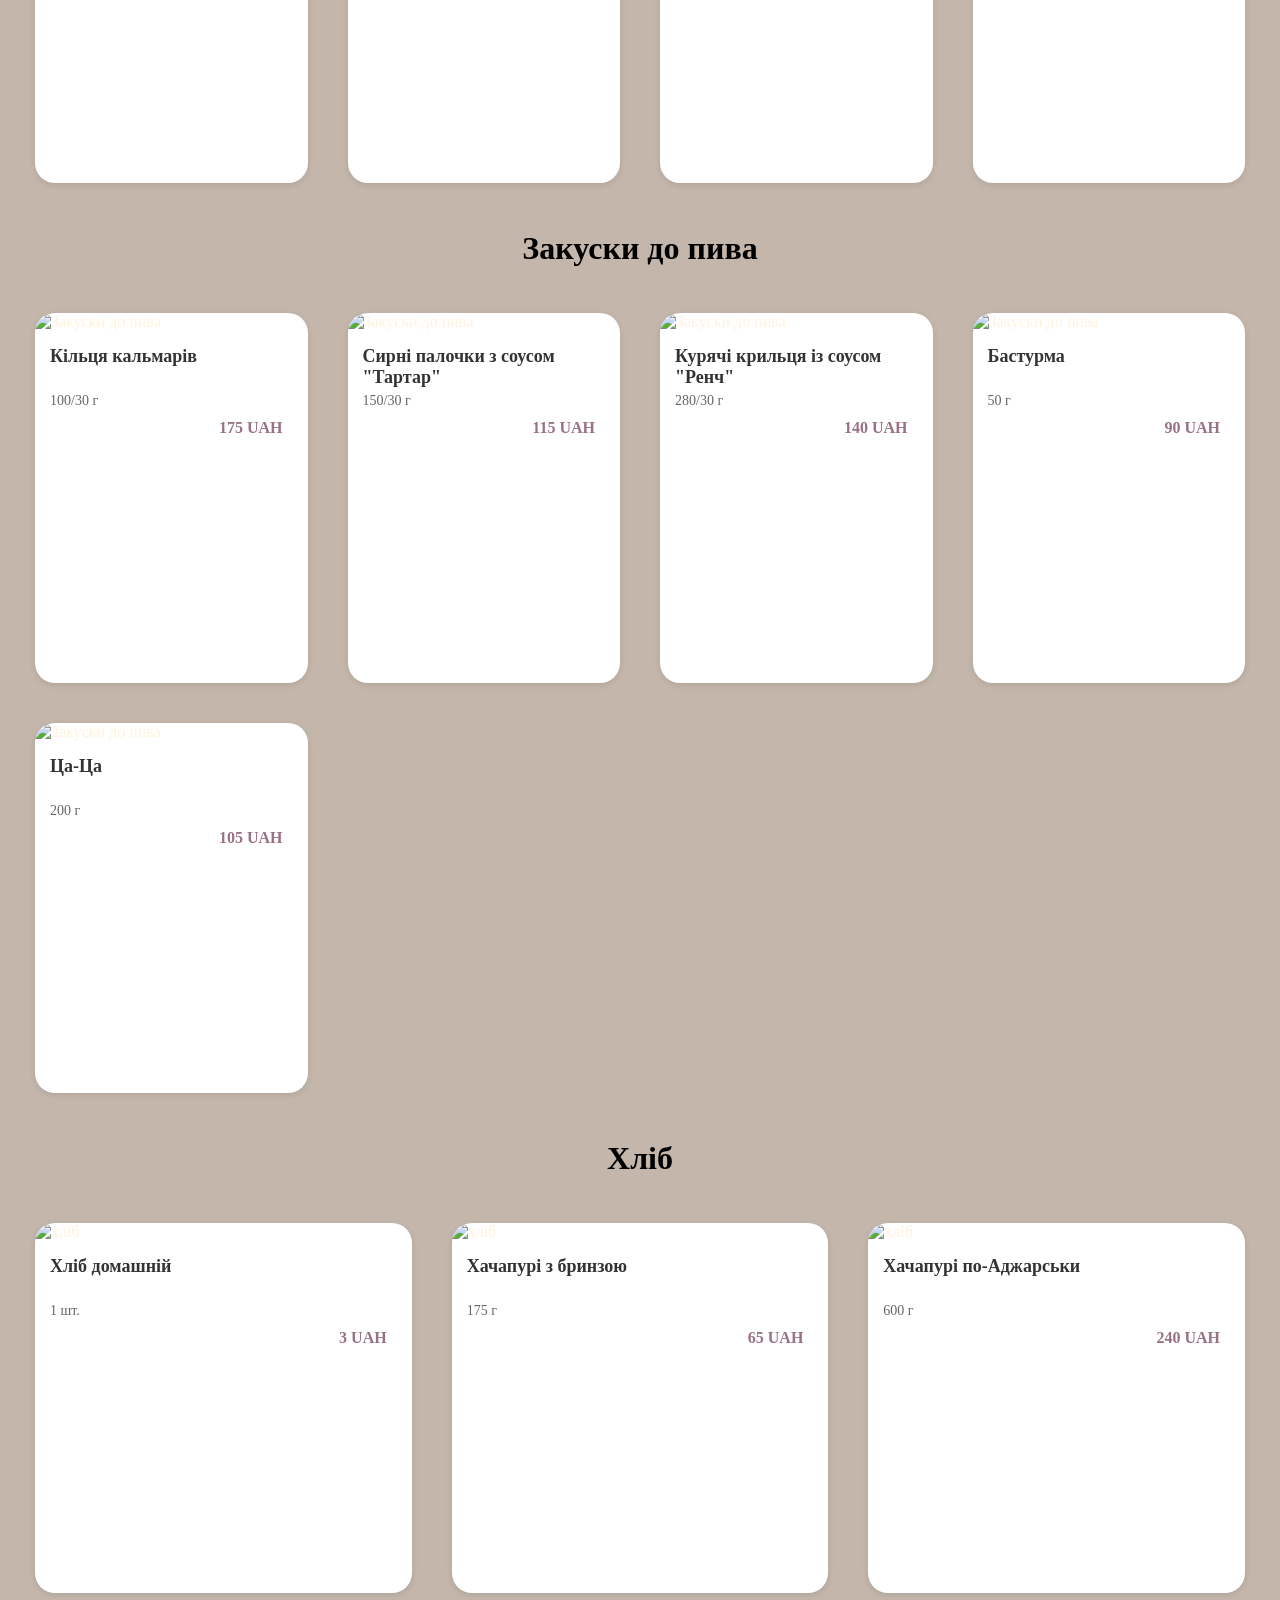
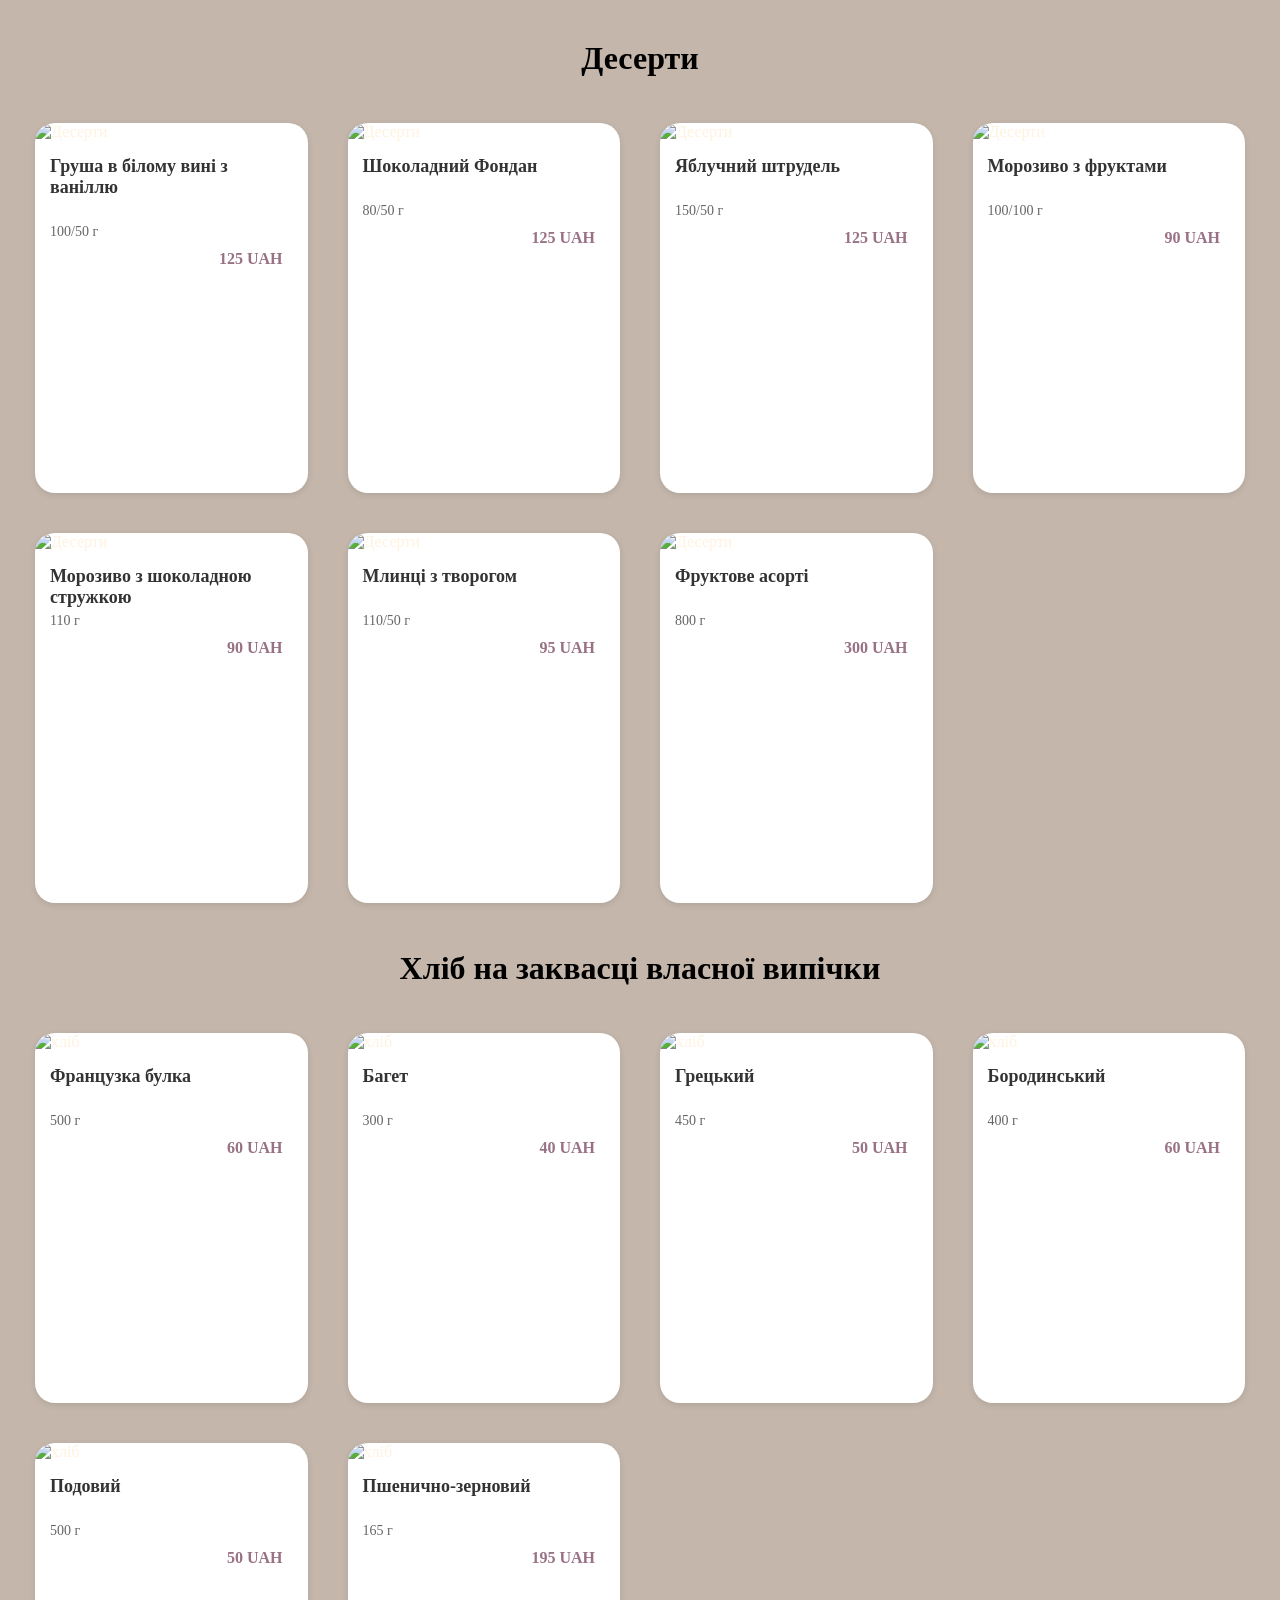
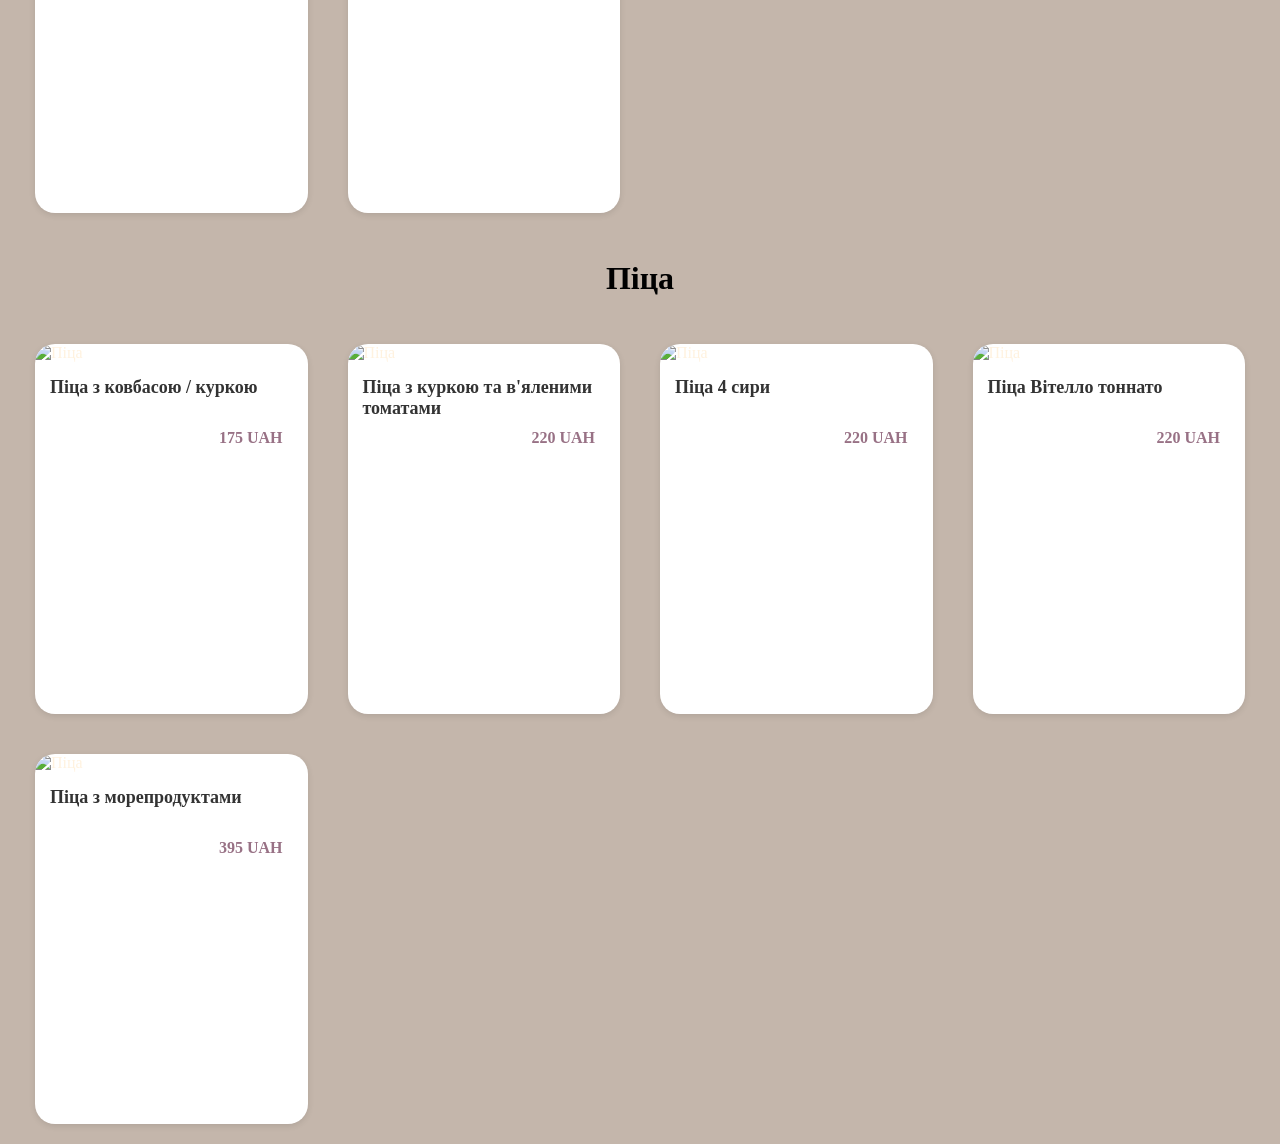
==== commit a3268583: "Update index2.html" ====
--- a/index2.html
+++ b/index2.html
@@ -14,7 +14,7 @@
         <div class="header__row">
           <a href="/index.html">
             <img
-              src="/Снимок экрана 2025-01-13 015839.png"
+              src="header/logo.png"
               alt="Логотип"
               class="logo"
           /></a>
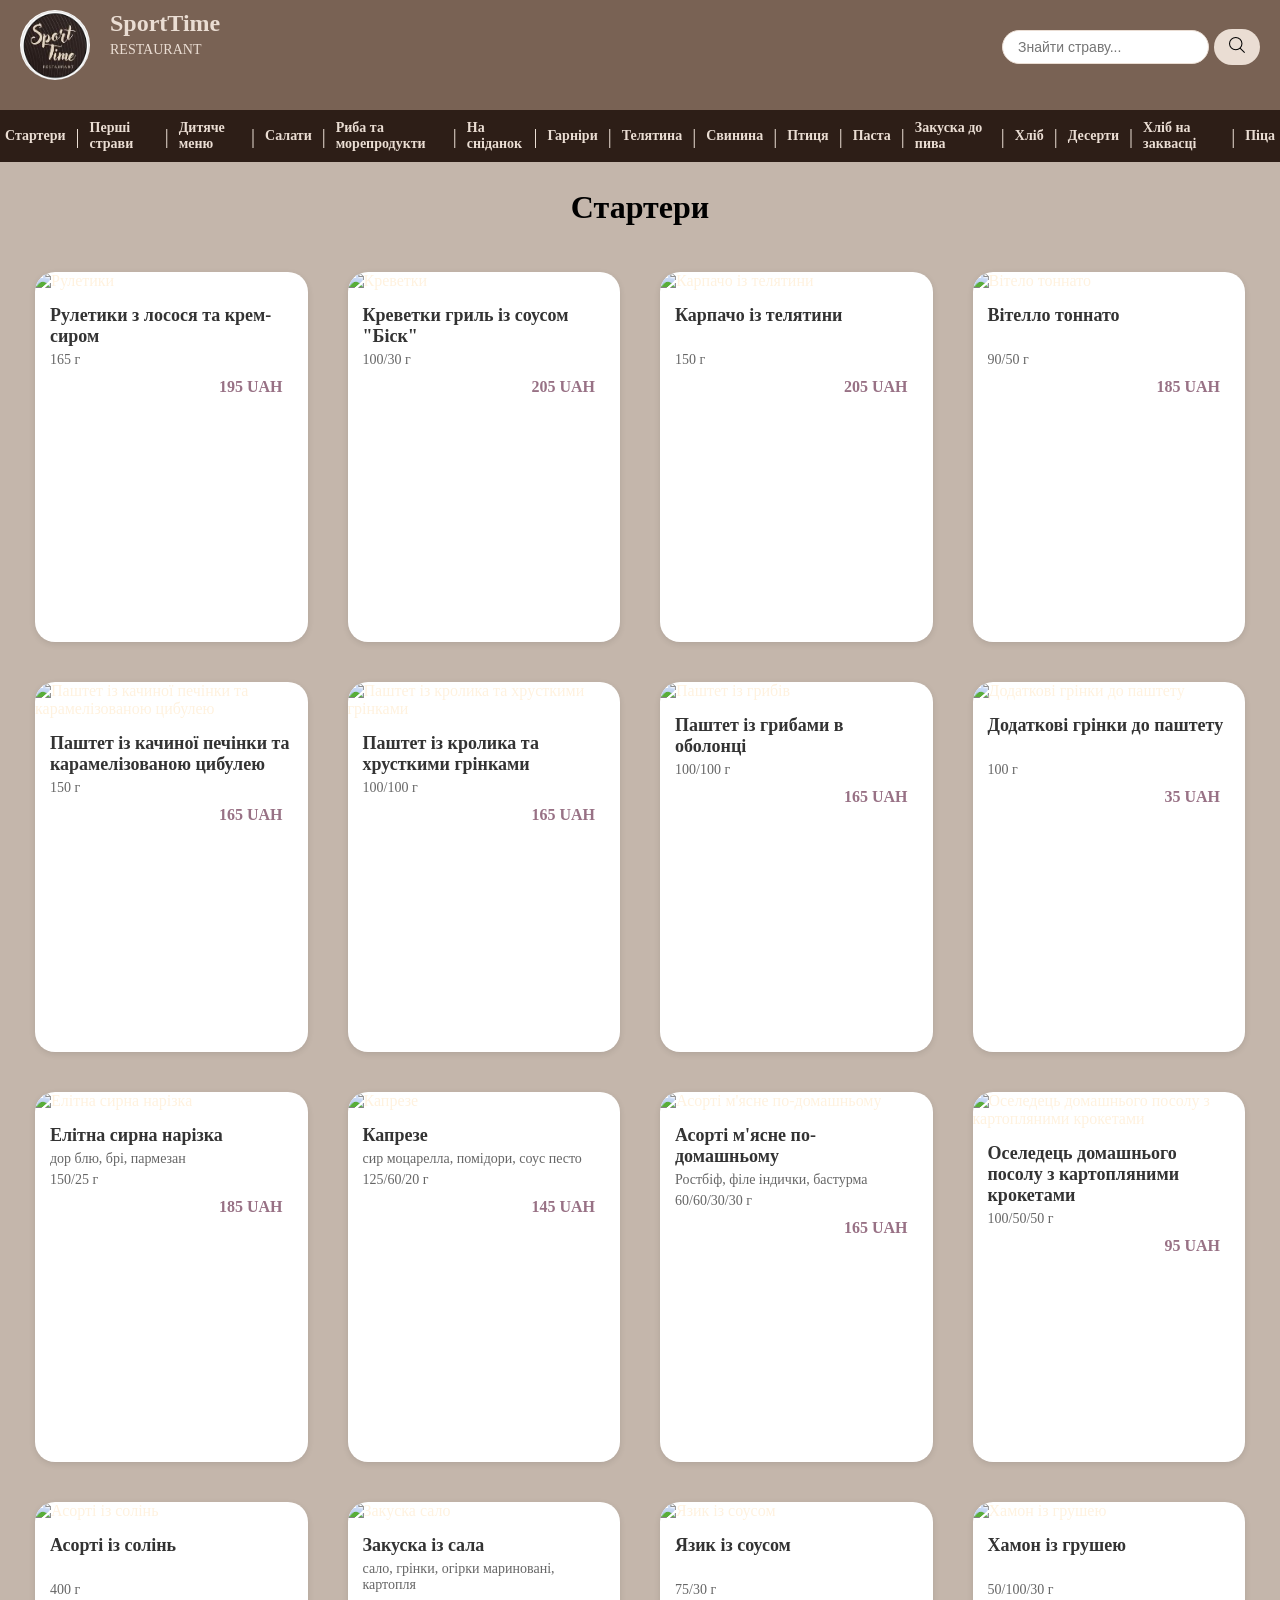
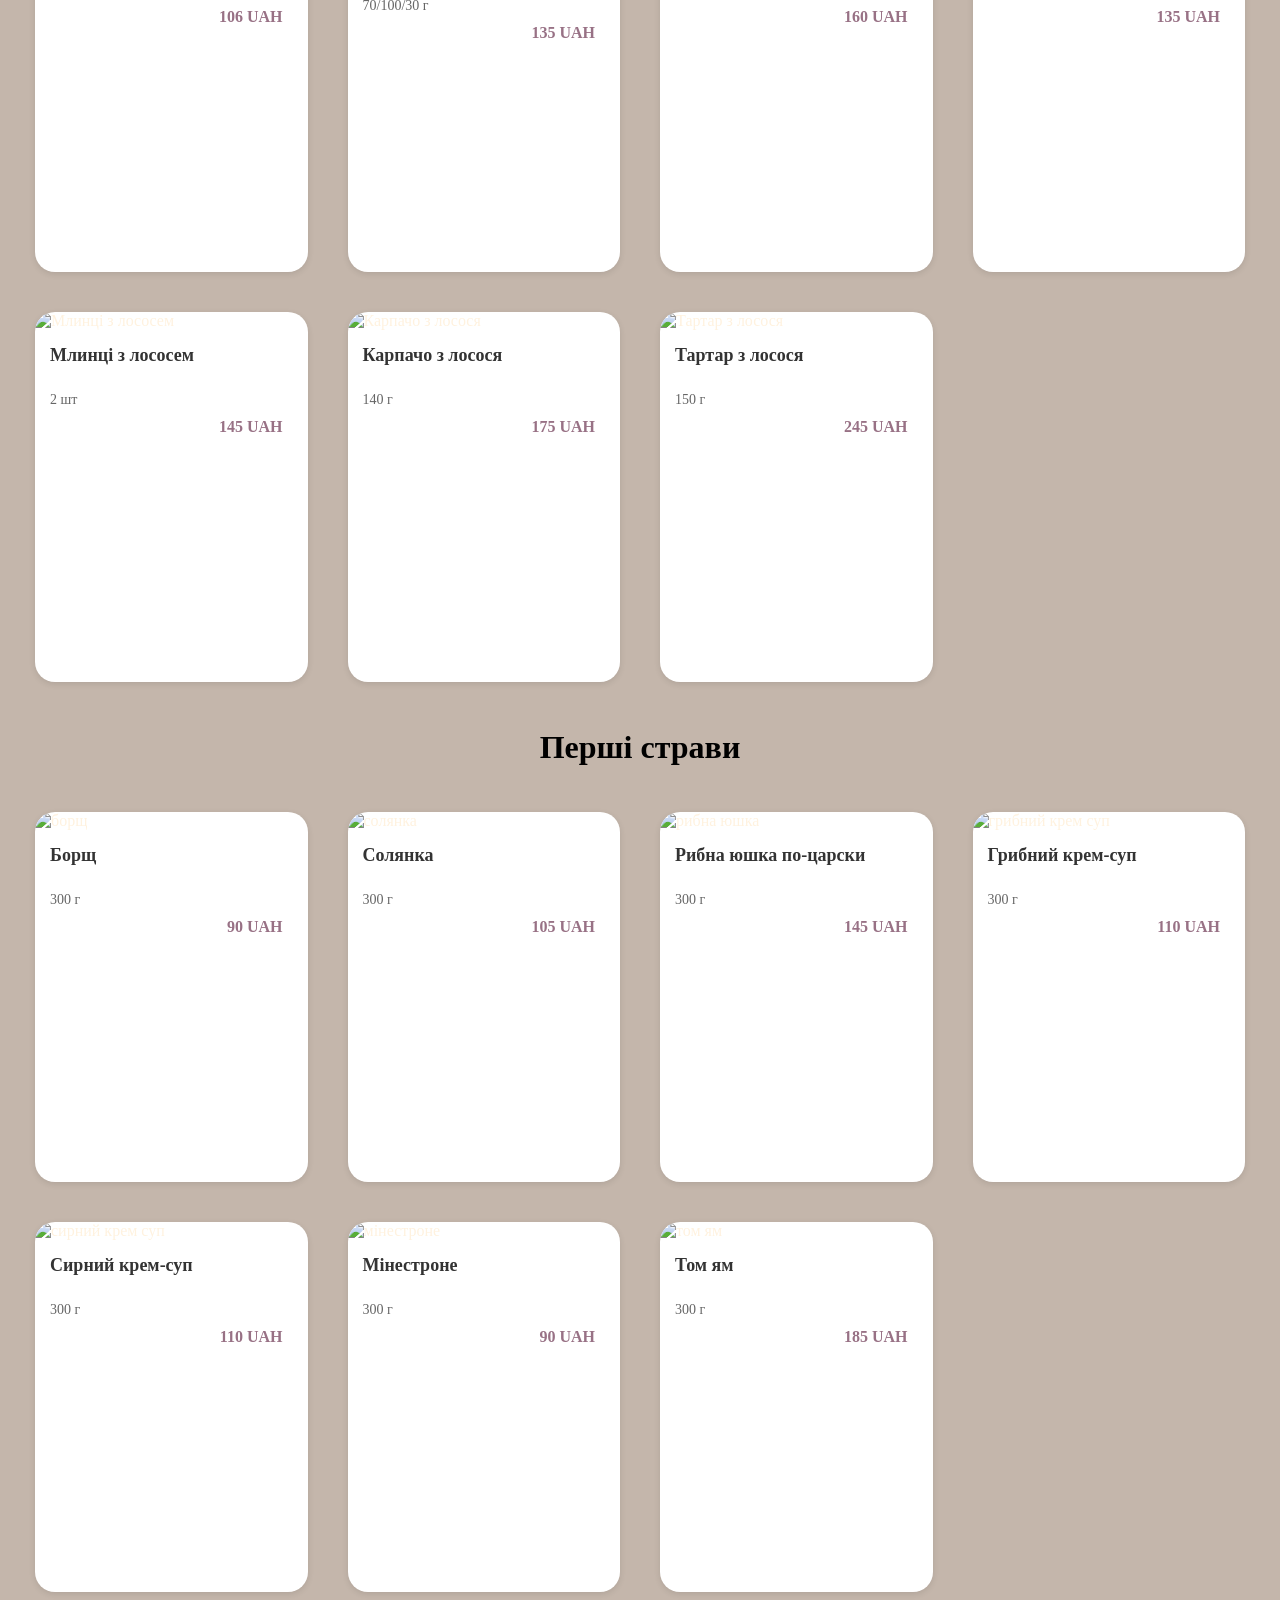
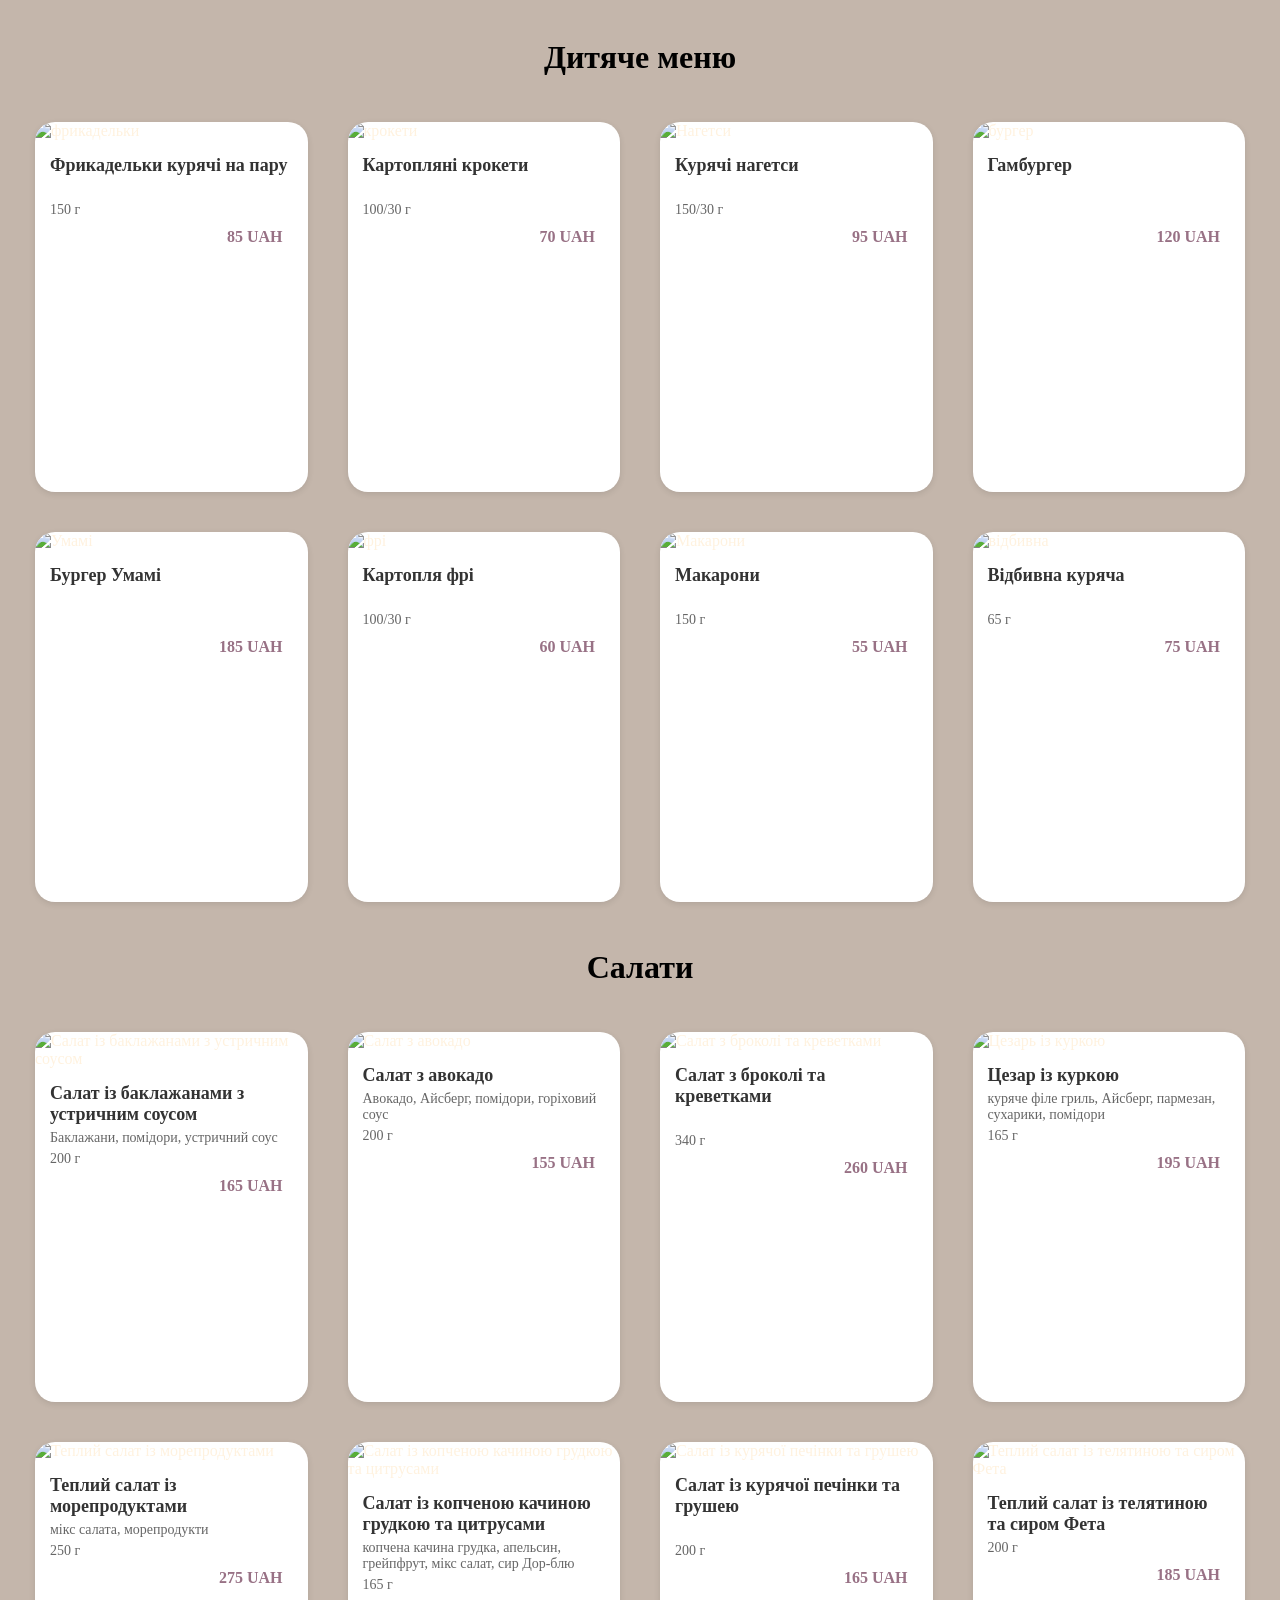
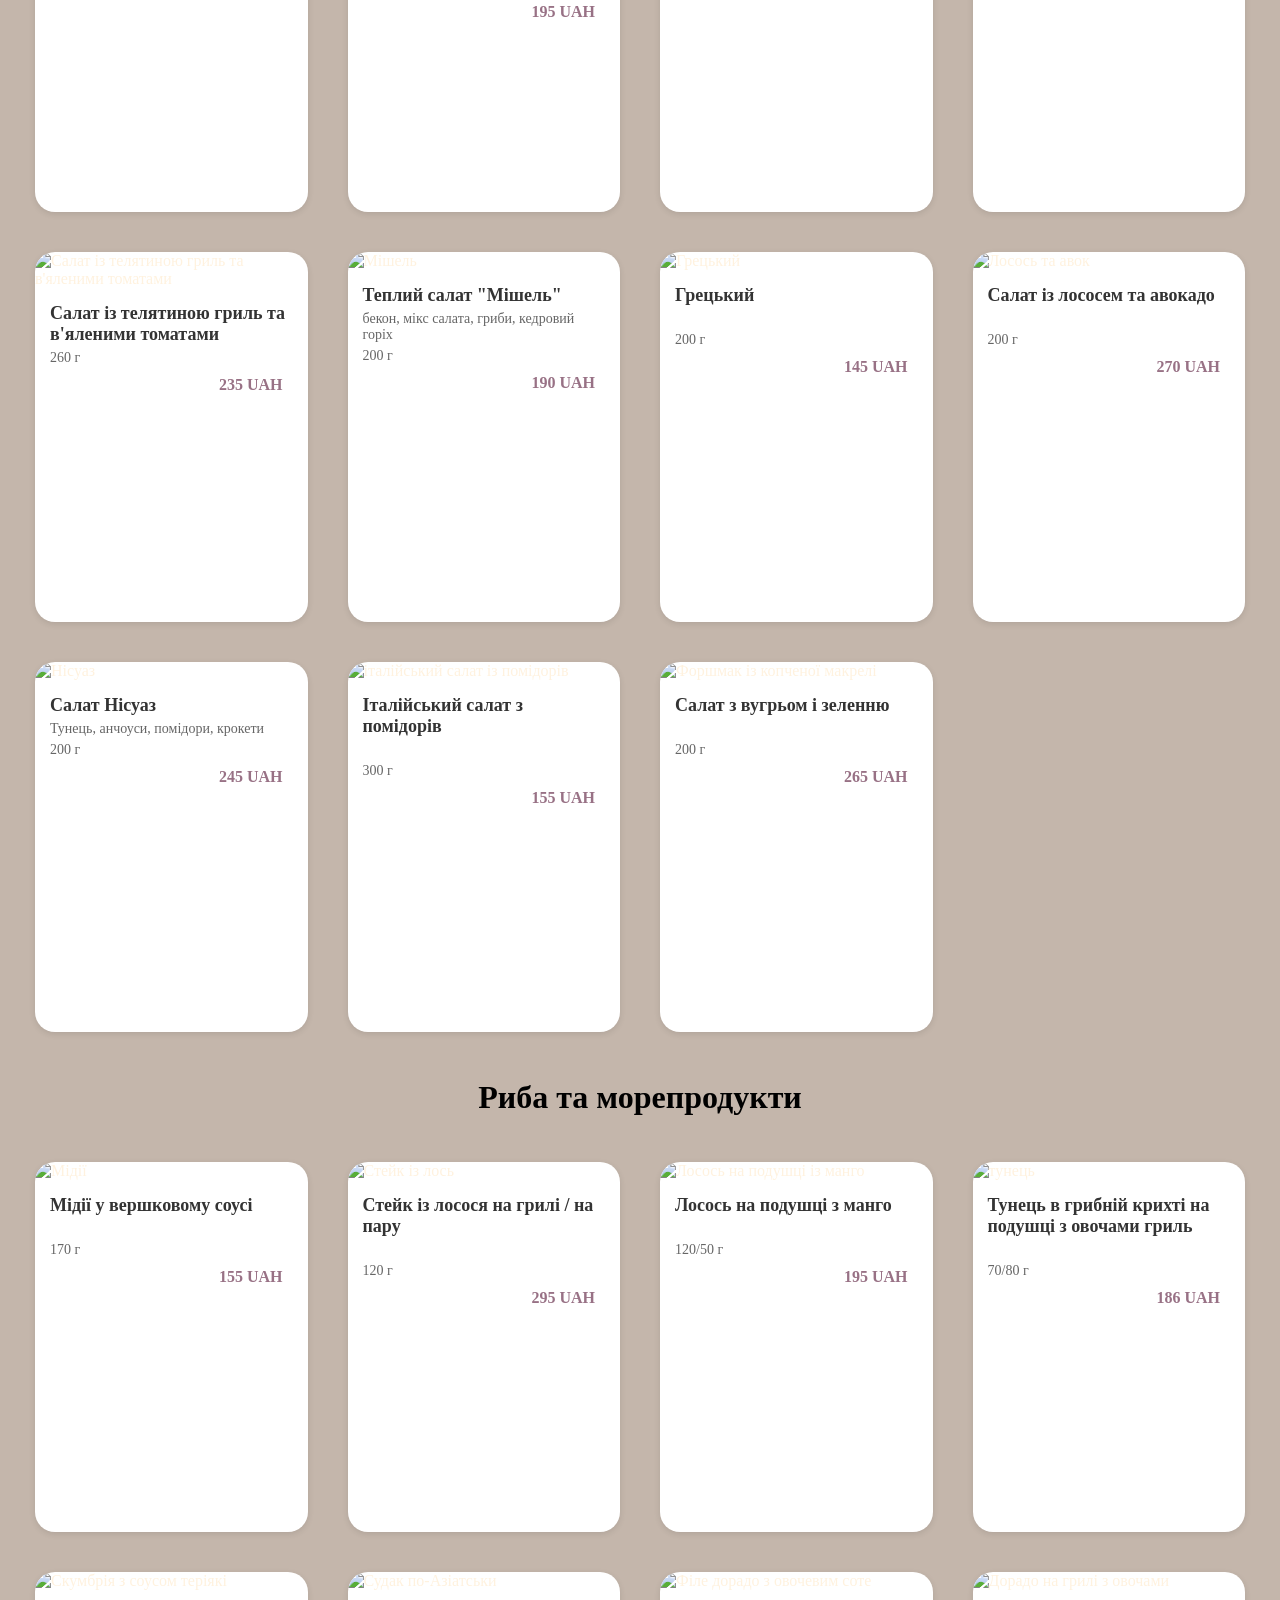
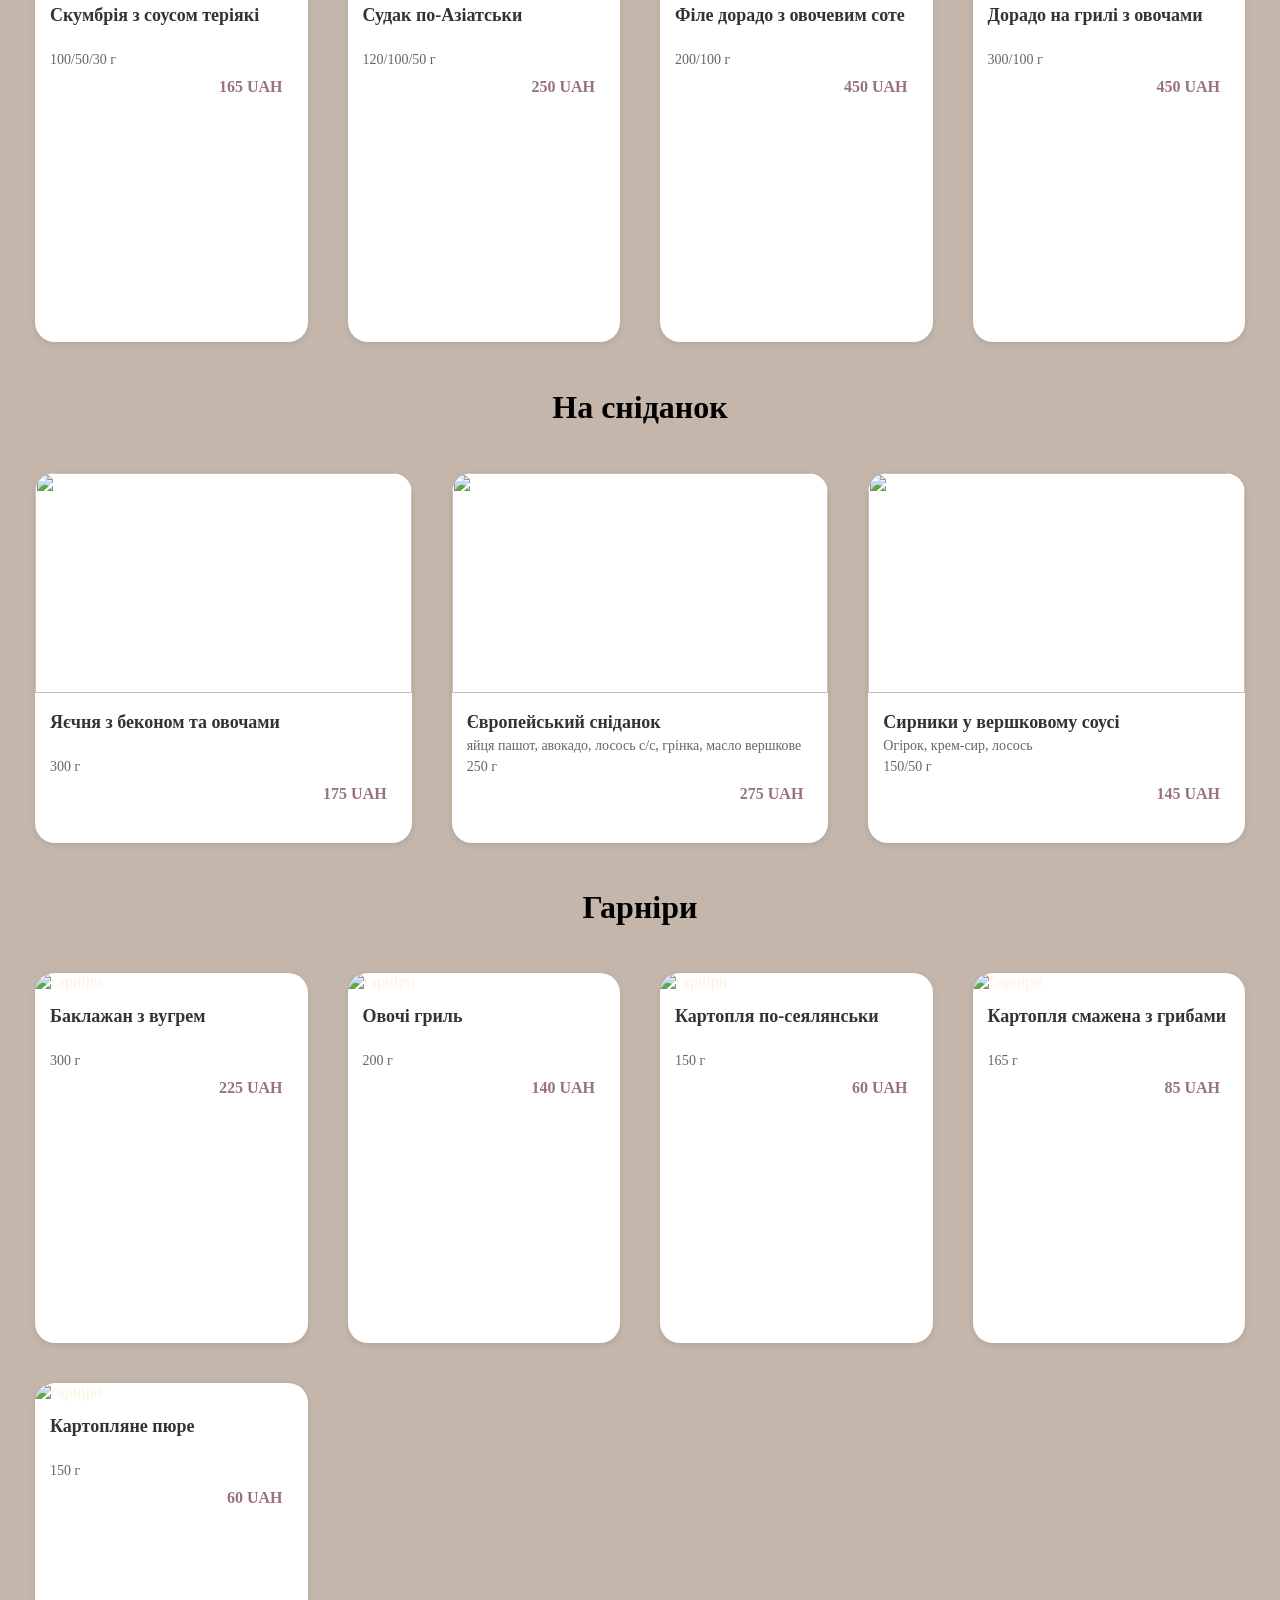
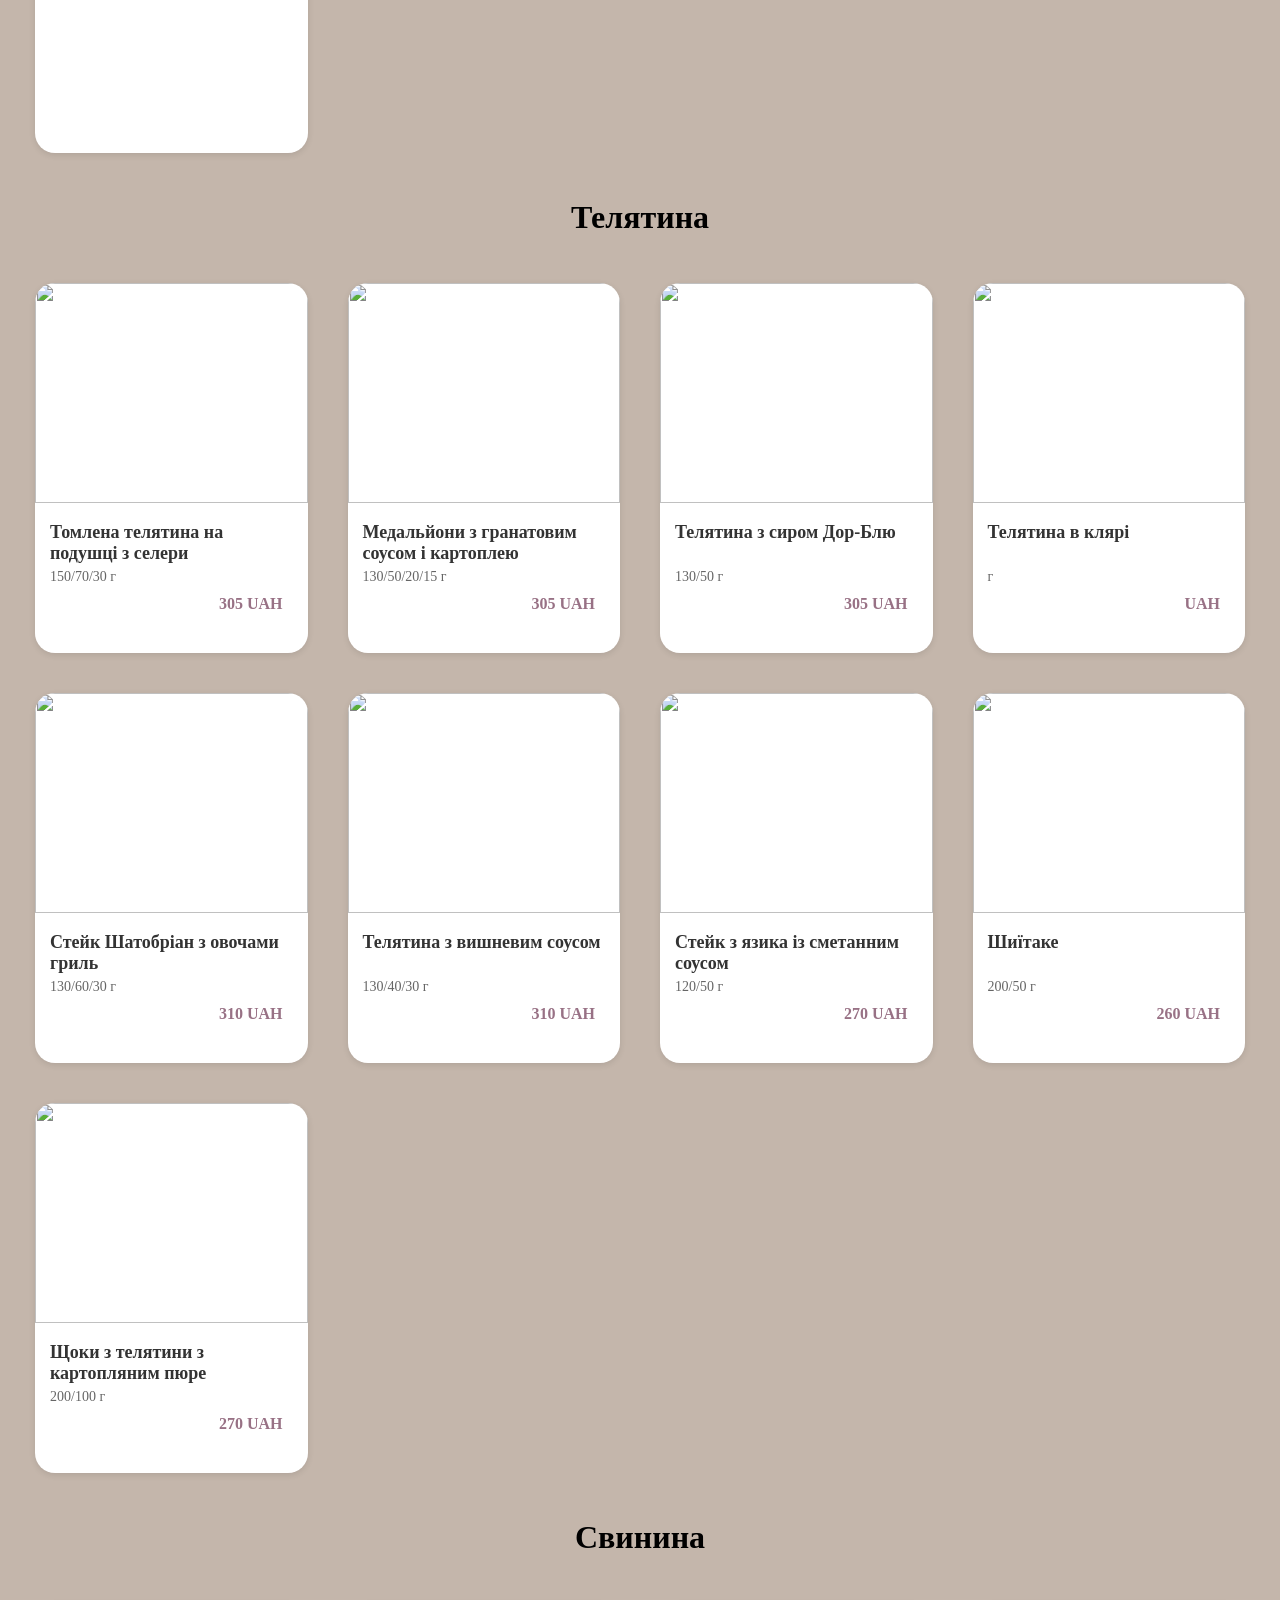
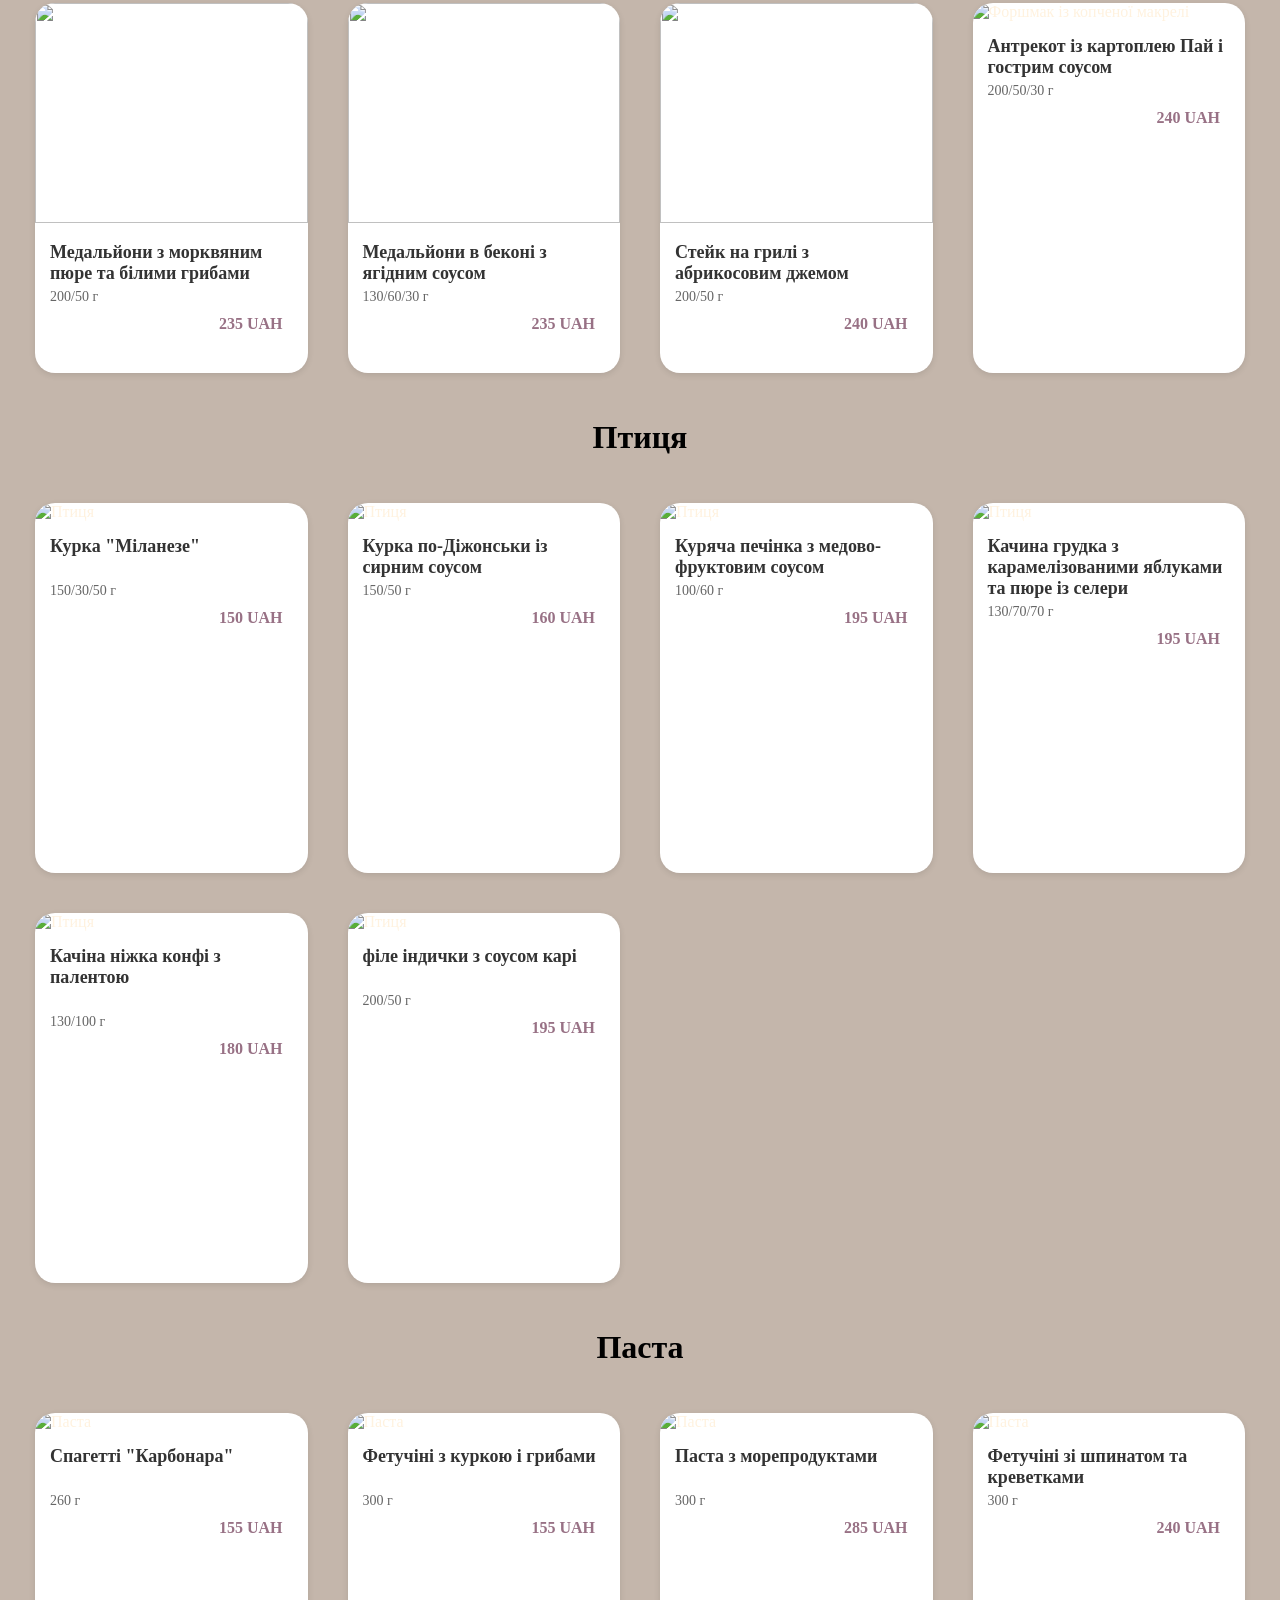
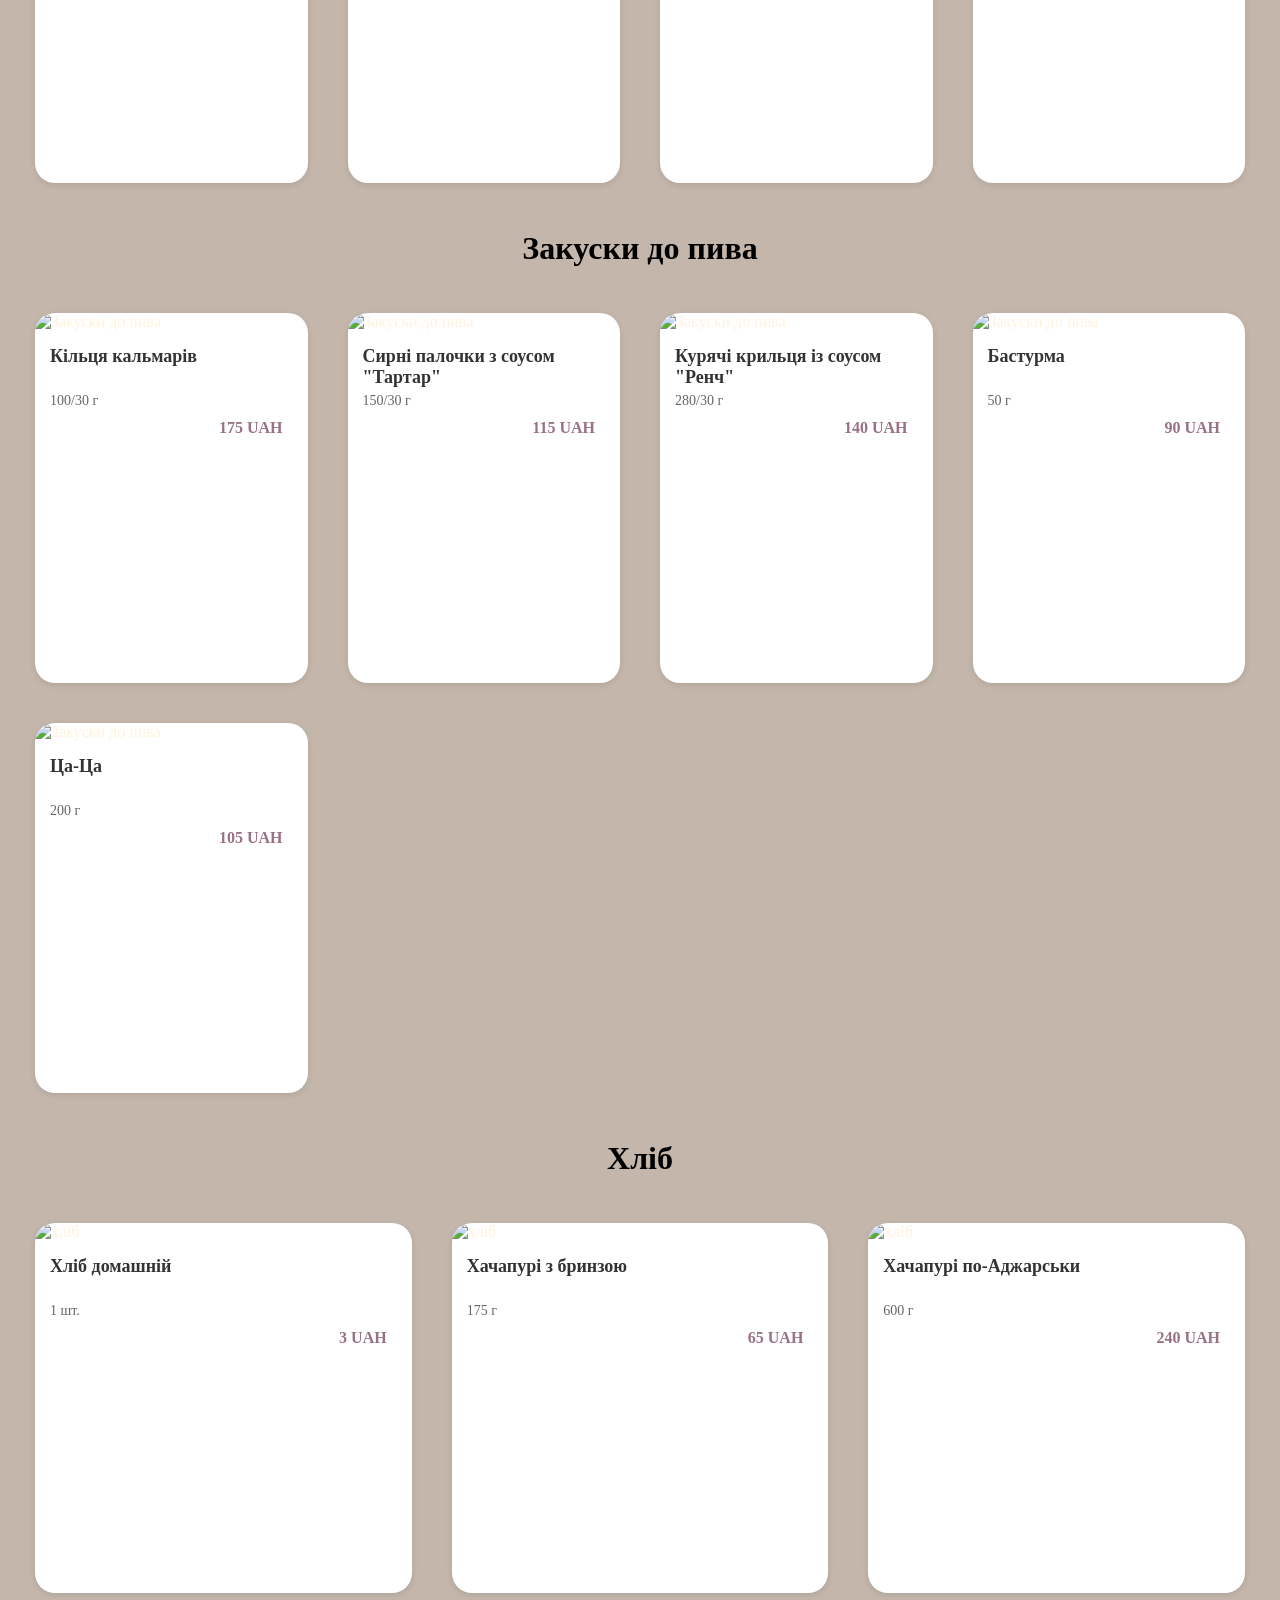
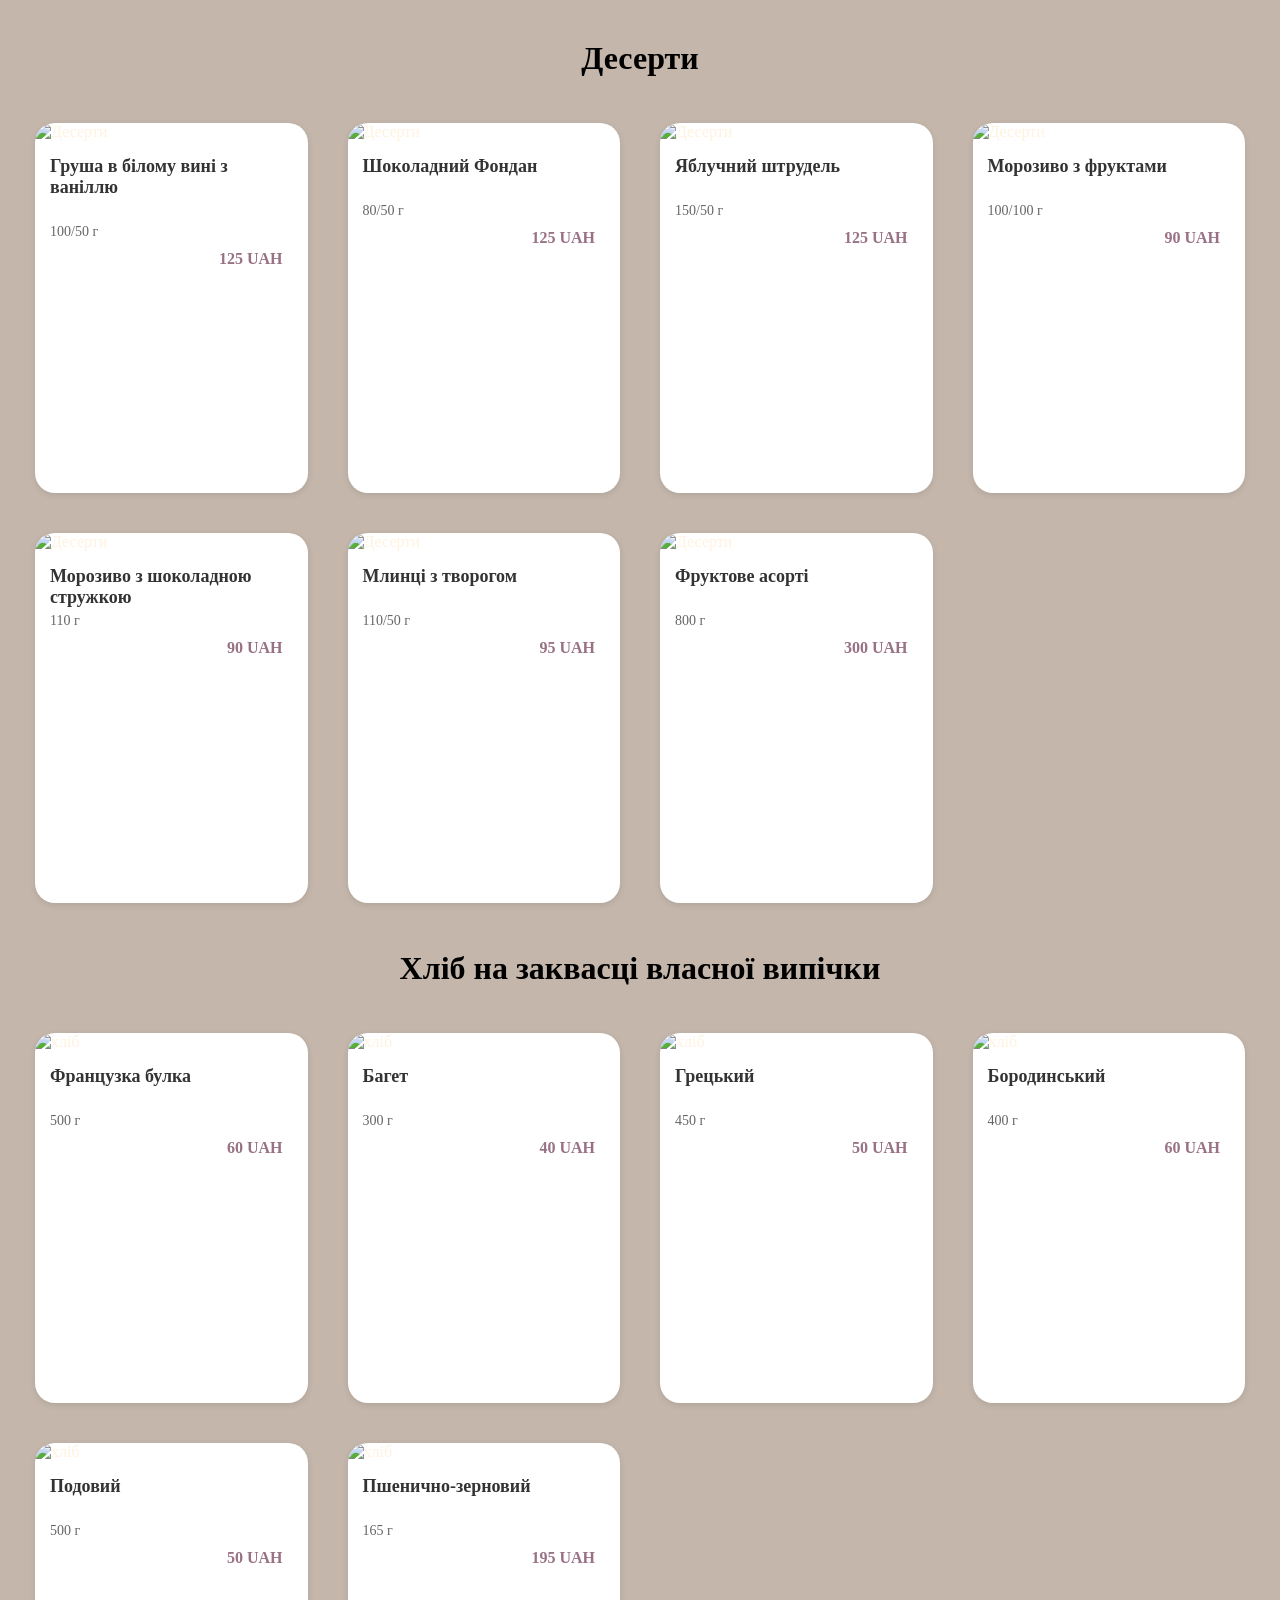
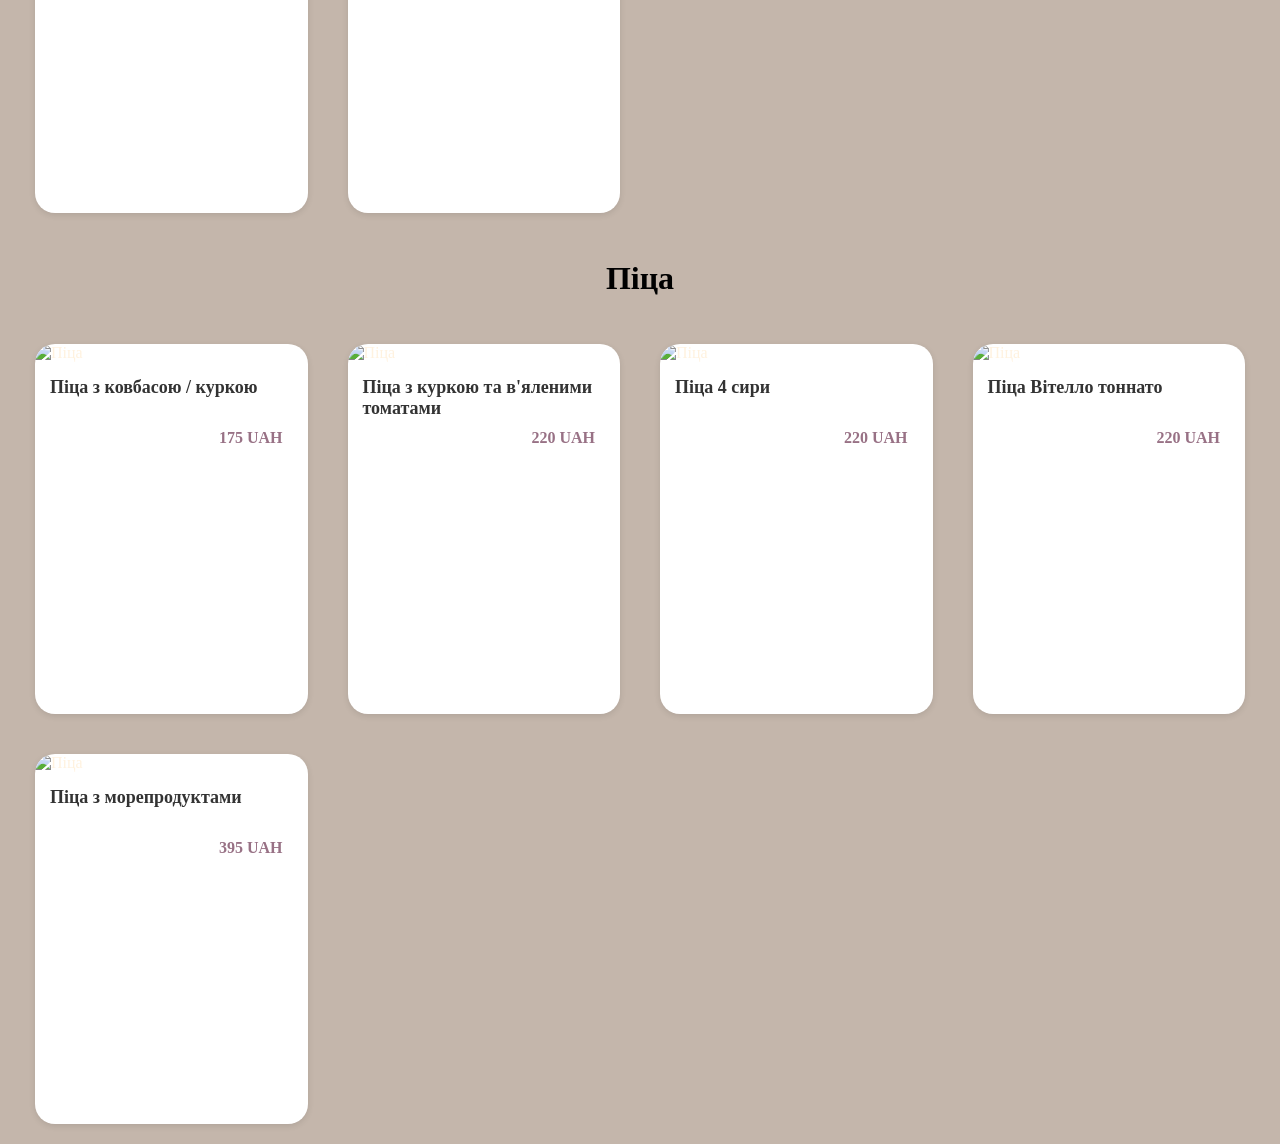
==== commit e25a159c: "Add files via upload" ====
--- a/index2.html
+++ b/index2.html
@@ -5,18 +5,17 @@
     <meta name="viewport" content="width=device-width, initial-scale=1.0" />
     <title>SportTime</title>
     <link rel="stylesheet" href="styles1.css" />
-    <!-- <link rel="stylesheet" href="/index.js" /> -->
+    <link rel="icon" href="header/favicon.ico" />
+    <link rel="icon" href="header/favicon.png" type="image/svg+xml" />
+    <link rel="apple-touch-icon" href="header/favicon.png" />
   </head>
   <body>
     <!-- Хедер -->
     <header class="header">
       <div class="header-container">
         <div class="header__row">
-          <a href="/index.html">
-            <img
-              src="header/logo.png"
-              alt="Логотип"
-              class="logo"
+          <a href="index.html">
+            <img src="header/logo.png" alt="Логотип" class="logo"
           /></a>
 
           <div class="restaurant-details">
@@ -30,7 +29,7 @@
               id="searchInput"
             />
             <button type="button" onclick="searchDish()">
-              <img src="/лупа.png" alt="" />
+              <img src="header/лупа.png" alt="" />
             </button>
           </div>
         </div>
@@ -63,16 +62,16 @@
       </section>
       <section class="dishes">
         <div class="dish-card">
-          <img src="Основне меню рулетики.jpg" alt="Рулетики" />
-          <div class="dish-info">
-            <h3>Рулетики з лосося та крем-сиромі</h3>
+          <img src="food/рулетики.jpg" alt="Рулетики" />
+          <div class="dish-info">
+            <h3>Рулетики з лосося та крем-сиром</h3>
             <p class="dish-description"></p>
             <p class="dish-descriptiong">165 г</p>
           </div>
           <p class="dish-price">195 UAH</p>
         </div>
         <div class="dish-card">
-          <img src="Основне меню креветки.jpg" alt="Креветки" />
+          <img src="food/креветки.jpg" alt="Креветки" />
           <div class="dish-info">
             <h3>Креветки гриль із соусом "Біск"</h3>
             <p class="dish-description"></p>
@@ -81,7 +80,7 @@
           <p class="dish-price">205 UAH</p>
         </div>
         <div class="dish-card">
-          <img src="/блюдо.jpg" alt="Карпачо із телятини" />
+          <img src="food/Карпачозтел.jpg" alt="Карпачо із телятини" />
           <div class="dish-info">
             <h3>Карпачо із телятини</h3>
             <p class="dish-description"><span>Lorem, ipsum dolor.</span></p>
@@ -90,7 +89,7 @@
           <p class="dish-price">205 UAH</p>
         </div>
         <div class="dish-card">
-          <img src="вітело.jpg" alt="Вітело тоннато" />
+          <img src="food/вітело.jpg" alt="Вітело тоннато" />
           <div class="dish-info">
             <h3>Вітелло тоннато</h3>
             <p class="dish-description"><span>Lorem, ipsum dolor.</span></p>
@@ -100,7 +99,7 @@
         </div>
         <div class="dish-card">
           <img
-            src="/блюдо.jpg"
+            src="food/паштетутка.jpg"
             alt="Паштет із качиної печінки та карамелізованою цибулею"
           />
           <div class="dish-info">
@@ -112,7 +111,7 @@
         </div>
         <div class="dish-card">
           <img
-            src="/Основне меню/паштеткроль.jpg"
+            src="food/паштеткроль.jpg"
             alt="Паштет із кролика та хрусткими грінками"
           />
           <div class="dish-info">
@@ -123,10 +122,7 @@
           <p class="dish-price">165 UAH</p>
         </div>
         <div class="dish-card">
-          <img
-            src="/Основне меню/паштет з грибами.jpg"
-            alt="Паштет із грибів"
-          />
+          <img src="food/паштет з грибами.jpg" alt="Паштет із грибів" />
           <div class="dish-info">
             <h3>Паштет із грибами в оболонці</h3>
             <p class="dish-description"></p>
@@ -135,7 +131,7 @@
           <p class="dish-price">165 UAH</p>
         </div>
         <div class="dish-card">
-          <img src="/блюдо.jpg" alt="Додаткові грінки до паштету" />
+          <img src="food/блюдо.jpg" alt="Додаткові грінки до паштету" />
           <div class="dish-info">
             <h3>Додаткові грінки до паштету</h3>
             <p class="dish-description"><span>Lorem, ipsum dolor.</span></p>
@@ -144,7 +140,7 @@
           <p class="dish-price">35 UAH</p>
         </div>
         <div class="dish-card">
-          <img src="/Основне меню/елітка.jpg" alt="Елітна сирна нарізка" />
+          <img src="food/елітка.jpg" alt="Елітна сирна нарізка" />
           <div class="dish-info">
             <h3>Елітна сирна нарізка</h3>
             <p class="dish-description">дор блю, брі, пармезан</p>
@@ -153,7 +149,7 @@
           <p class="dish-price">185 UAH</p>
         </div>
         <div class="dish-card">
-          <img src="/блюдо.jpg" alt="Капрезе" />
+          <img src="food/капрезе.jpg" alt="Капрезе" />
           <div class="dish-info">
             <h3>Капрезе</h3>
             <p class="dish-description">сир моцарелла, помідори, соус песто</p>
@@ -162,7 +158,7 @@
           <p class="dish-price">145 UAH</p>
         </div>
         <div class="dish-card">
-          <img src="/блюдо.jpg" alt="Асорті м'ясне по-домашньому" />
+          <img src="food/асортімяс.jpg" alt="Асорті м'ясне по-домашньому" />
           <div class="dish-info">
             <h3>Асорті м'ясне по-домашньому</h3>
             <p class="dish-description">Ростбіф, філе індички, бастурма</p>
@@ -172,7 +168,7 @@
         </div>
         <div class="dish-card">
           <img
-            src="/Основне меню/оселедець.jpg"
+            src="food/оселедець.jpg"
             alt="Оселедець домашнього посолу з картопляними крокетами"
           />
           <div class="dish-info">
@@ -183,7 +179,7 @@
           <p class="dish-price">95 UAH</p>
         </div>
         <div class="dish-card">
-          <img src="/Основне меню/Соління.jpg" alt="Асорті із солінь" />
+          <img src="food/Соління.jpg" alt="Асорті із солінь" />
           <div class="dish-info">
             <h3>Асорті із солінь</h3>
             <p class="dish-description"><span>Lorem, ipsum dolor.</span></p>
@@ -192,7 +188,7 @@
           <p class="dish-price">106 UAH</p>
         </div>
         <div class="dish-card">
-          <img src="/Основне меню/Закуска сало.jpg" alt="Закуска сало" />
+          <img src="food/Закуска сало.jpg" alt="Закуска сало" />
           <div class="dish-info">
             <h3>Закуска із сала</h3>
             <p class="dish-description">
@@ -203,7 +199,7 @@
           <p class="dish-price">135 UAH</p>
         </div>
         <div class="dish-card">
-          <img src="/блюдо.jpg" alt="Язик із соусом" />
+          <img src="food/блюдо.jpg" alt="Язик із соусом" />
           <div class="dish-info">
             <h3>Язик із соусом</h3>
             <p class="dish-description"><span>Lorem, ipsum dolor.</span></p>
@@ -212,7 +208,7 @@
           <p class="dish-price">160 UAH</p>
         </div>
         <div class="dish-card">
-          <img src="/Основне меню/хамон з груш.jpg" alt="Хамон із грушею" />
+          <img src="food/хамон з груш.jpg" alt="Хамон із грушею" />
           <div class="dish-info">
             <h3>Хамон із грушею</h3>
             <p class="dish-description"><span>Lorem, ipsum dolor.</span></p>
@@ -221,7 +217,7 @@
           <p class="dish-price">135 UAH</p>
         </div>
         <div class="dish-card">
-          <img src="/Основне меню/млинцілось.jpg" alt="Млинці з лососем" />
+          <img src="food/млинцілось.jpg" alt="Млинці з лососем" />
           <div class="dish-info">
             <h3>Млинці з лососем</h3>
             <p class="dish-description"><span>Lorem, ipsum dolor.</span></p>
@@ -230,7 +226,7 @@
           <p class="dish-price">145 UAH</p>
         </div>
         <div class="dish-card">
-          <img src="/блюдо.jpg" alt="Карпачо з лосося" />
+          <img src="food/блюдо.jpg" alt="Карпачо з лосося" />
           <div class="dish-info">
             <h3>Карпачо з лосося</h3>
             <p class="dish-description"><span>Lorem, ipsum dolor.</span></p>
@@ -239,7 +235,7 @@
           <p class="dish-price">175 UAH</p>
         </div>
         <div class="dish-card">
-          <img src="/Основне меню/тартарлось.jpg" alt="Тартар з лосося" />
+          <img src="food/тартарлось.jpg" alt="Тартар з лосося" />
           <div class="dish-info">
             <h3>Тартар з лосося</h3>
             <p class="dish-description"><span>Lorem, ipsum dolor.</span></p>
@@ -253,7 +249,7 @@
       </section>
       <section class="dishes">
         <div class="dish-card">
-          <img src="/блюдо.jpg" alt="борщ" />
+          <img src="food/блюдо.jpg" alt="борщ" />
           <div class="dish-info">
             <h3>Борщ</h3>
             <p class="dish-description"><span>Lorem, ipsum dolor.</span></p>
@@ -262,7 +258,7 @@
           <p class="dish-price">90 UAH</p>
         </div>
         <div class="dish-card">
-          <img src="/блюдо.jpg" alt="солянка" />
+          <img src="food/блюдо.jpg" alt="солянка" />
           <div class="dish-info">
             <h3>Солянка</h3>
             <p class="dish-description"><span>Lorem, ipsum dolor.</span></p>
@@ -271,7 +267,7 @@
           <p class="dish-price">105 UAH</p>
         </div>
         <div class="dish-card">
-          <img src="/Основне меню/рибна ушка.jpg" alt="рибна юшка" />
+          <img src="food/рибна ушка.jpg" alt="рибна юшка" />
           <div class="dish-info">
             <h3>Рибна юшка по-царски</h3>
             <p class="dish-description"><span>Lorem, ipsum dolor.</span></p>
@@ -280,7 +276,7 @@
           <p class="dish-price">145 UAH</p>
         </div>
         <div class="dish-card">
-          <img src="/блюдо.jpg" alt="грибний крем суп" />
+          <img src="food/блюдо.jpg" alt="грибний крем суп" />
           <div class="dish-info">
             <h3>Грибний крем-суп</h3>
             <p class="dish-description"><span>Lorem, ipsum dolor.</span></p>
@@ -289,7 +285,7 @@
           <p class="dish-price">110 UAH</p>
         </div>
         <div class="dish-card">
-          <img src="/Основне меню/Сирний крем-суп.jpg" alt="сирний крем суп" />
+          <img src="food/Сирний крем-суп.jpg" alt="сирний крем суп" />
           <div class="dish-info">
             <h3>Сирний крем-суп</h3>
             <p class="dish-description"><span>Lorem, ipsum dolor.</span></p>
@@ -298,7 +294,7 @@
           <p class="dish-price">110 UAH</p>
         </div>
         <div class="dish-card">
-          <img src="/блюдо.jpg" alt="мінестроне" />
+          <img src="food/блюдо.jpg" alt="мінестроне" />
           <div class="dish-info">
             <h3>Мінестроне</h3>
             <p class="dish-description"><span>Lorem, ipsum dolor.</span></p>
@@ -307,7 +303,7 @@
           <p class="dish-price">90 UAH</p>
         </div>
         <div class="dish-card">
-          <img src="/блюдо.jpg" alt="том ям" />
+          <img src="food/блюдо.jpg" alt="том ям" />
           <div class="dish-info">
             <h3>Том ям</h3>
             <p class="dish-description"><span>Lorem, ipsum dolor.</span></p>
@@ -321,7 +317,7 @@
       </section>
       <section class="dishes">
         <div class="dish-card">
-          <img src="/блюдо.jpg" alt="фрикадельки" />
+          <img src="food/блюдо.jpg" alt="фрикадельки" />
           <div class="dish-info">
             <h3>Фрикадельки курячі на пару</h3>
             <p class="dish-description"><span>Lorem, ipsum dolor.</span></p>
@@ -330,7 +326,7 @@
           <p class="dish-price">85 UAH</p>
         </div>
         <div class="dish-card">
-          <img src="/блюдо.jpg" alt="крокети" />
+          <img src="food/блюдо.jpg" alt="крокети" />
           <div class="dish-info">
             <h3>Картопляні крокети</h3>
             <p class="dish-description"><span>Lorem, ipsum dolor.</span></p>
@@ -339,7 +335,7 @@
           <p class="dish-price">70 UAH</p>
         </div>
         <div class="dish-card">
-          <img src="/блюдо.jpg" alt="Нагетси" />
+          <img src="food/нагетси.jpg" alt="Нагетси" />
           <div class="dish-info">
             <h3>Курячі нагетси</h3>
             <p class="dish-description"><span>Lorem, ipsum dolor.</span></p>
@@ -348,7 +344,7 @@
           <p class="dish-price">95 UAH</p>
         </div>
         <div class="dish-card">
-          <img src="/блюдо.jpg" alt="бургер" />
+          <img src="food/блюдо.jpg" alt="бургер" />
           <div class="dish-info">
             <h3>Гамбургер</h3>
             <p class="dish-description"><span>Lorem, ipsum dolor.</span></p>
@@ -357,7 +353,7 @@
           <p class="dish-price">120 UAH</p>
         </div>
         <div class="dish-card">
-          <img src="/блюдо.jpg" alt="Умамі" />
+          <img src="food/блюдо.jpg" alt="Умамі" />
           <div class="dish-info">
             <h3>Бургер Умамі</h3>
             <p class="dish-description"><span>Lorem, ipsum dolor.</span></p>
@@ -366,7 +362,7 @@
           <p class="dish-price">185 UAH</p>
         </div>
         <div class="dish-card">
-          <img src="/Основне меню/фрі.jpg" alt="фрі" />
+          <img src="food/фрі.jpg" alt="фрі" />
           <div class="dish-info">
             <h3>Картопля фрі</h3>
             <p class="dish-description"><span>Lorem, ipsum dolor.</span></p>
@@ -375,7 +371,7 @@
           <p class="dish-price">60 UAH</p>
         </div>
         <div class="dish-card">
-          <img src="/блюдо.jpg" alt="Макарони" />
+          <img src="food/блюдо.jpg" alt="Макарони" />
           <div class="dish-info">
             <h3>Макарони</h3>
             <p class="dish-description"><span>Lorem, ipsum dolor.</span></p>
@@ -384,7 +380,7 @@
           <p class="dish-price">55 UAH</p>
         </div>
         <div class="dish-card">
-          <img src="/блюдо.jpg" alt="відбивна" />
+          <img src="food/блюдо.jpg" alt="відбивна" />
           <div class="dish-info">
             <h3>Відбивна куряча</h3>
             <p class="dish-description"><span>Lorem, ipsum dolor.</span></p>
@@ -399,7 +395,7 @@
       <section class="dishes">
         <div class="dish-card">
           <img
-            src="/Основне меню/бакустр.jpg"
+            src="food/бакустр.jpg"
             alt="Салат із баклажанами з устричним соусом"
           />
           <div class="dish-info">
@@ -410,7 +406,7 @@
           <p class="dish-price">165 UAH</p>
         </div>
         <div class="dish-card">
-          <img src="/Основне меню/СалатАвок.jpg" alt="Салат з авокадо" />
+          <img src="food/СалатАвок.jpg" alt="Салат з авокадо" />
           <div class="dish-info">
             <h3>Салат з авокадо</h3>
             <p class="dish-description">
@@ -421,7 +417,7 @@
           <p class="dish-price">155 UAH</p>
         </div>
         <div class="dish-card">
-          <img src="/блюдо.jpg" alt="Салат з броколі та креветками" />
+          <img src="food/броктакрев.jpg" alt="Салат з броколі та креветками" />
           <div class="dish-info">
             <h3>Салат з броколі та креветками</h3>
             <p class="dish-description"><span>Lorem, ipsum dolor.</span></p>
@@ -430,9 +426,9 @@
           <p class="dish-price">260 UAH</p>
         </div>
         <div class="dish-card">
-          <img src="/Основне меню/цезарь.jpg" alt="Цезарь із куркою" />
-          <div class="dish-info">
-            <h3>Цезарь із куркою</h3>
+          <img src="food/цезарь.jpg" alt="Цезарь із куркою" />
+          <div class="dish-info">
+            <h3>Цезар із куркою</h3>
             <p class="dish-description">
               куряче філе гриль, Айсберг, пармезан, сухарики, помідори
             </p>
@@ -441,7 +437,10 @@
           <p class="dish-price">195 UAH</p>
         </div>
         <div class="dish-card">
-          <img src="/блюдо.jpg" alt="Теплий салат із морепродуктами" />
+          <img
+            src="food/теплийморік.jpg"
+            alt="Теплий салат із морепродуктами"
+          />
           <div class="dish-info">
             <h3>Теплий салат із морепродуктами</h3>
             <p class="dish-description">мікс салата, морепродукти</p>
@@ -451,7 +450,7 @@
         </div>
         <div class="dish-card">
           <img
-            src="/Основне меню/копчкач.jpg"
+            src="food/копчкач.jpg"
             alt="Салат із копченою качиною грудкою та цитрусами"
           />
           <div class="dish-info">
@@ -466,7 +465,7 @@
         </div>
         <div class="dish-card">
           <img
-            src="/Основне меню/фірмений.jpg"
+            src="food/фірмений.jpg"
             alt="Салат із курячої печінки та грушею"
           />
           <div class="dish-info">
@@ -478,7 +477,7 @@
         </div>
         <div class="dish-card">
           <img
-            src="/Основне меню/фета.jpg"
+            src="food/фета.jpg"
             alt="Теплий салат із телятиною та сиром Фета"
           />
           <div class="dish-info">
@@ -490,7 +489,7 @@
         </div>
         <div class="dish-card">
           <img
-            src="/Основне меню/телятгриль.jpg"
+            src="food/телятгриль.jpg"
             alt="Салат із телятиною гриль та в'яленими томатами"
           />
           <div class="dish-info">
@@ -501,7 +500,7 @@
           <p class="dish-price">235 UAH</p>
         </div>
         <div class="dish-card">
-          <img src="/Основне меню/мішель.jpg" alt="Мішель" />
+          <img src="food/мішель.jpg" alt="Мішель" />
           <div class="dish-info">
             <h3>Теплий салат "Мішель"</h3>
             <p class="dish-description">
@@ -512,7 +511,7 @@
           <p class="dish-price">190 UAH</p>
         </div>
         <div class="dish-card">
-          <img src="/Основне меню/греческий.jpg" alt="Грецький" />
+          <img src="food/греческий.jpg" alt="Грецький" />
           <div class="dish-info">
             <h3>Грецький</h3>
             <p class="dish-description"><span>Lorem, ipsum dolor.</span></p>
@@ -521,7 +520,7 @@
           <p class="dish-price">145 UAH</p>
         </div>
         <div class="dish-card">
-          <img src="/блюдо.jpg" alt="Лосось та авок" />
+          <img src="food/лосьавок.jpg" alt="Лосось та авок" />
           <div class="dish-info">
             <h3>Салат із лососем та авокадо</h3>
             <p class="dish-description"><span>Lorem, ipsum dolor.</span></p>
@@ -530,7 +529,7 @@
           <p class="dish-price">270 UAH</p>
         </div>
         <div class="dish-card">
-          <img src="/Основне меню/Нісуаз.jpg" alt="Нісуаз" />
+          <img src="food/Нісуаз.jpg" alt="Нісуаз" />
           <div class="dish-info">
             <h3>Салат Нісуаз</h3>
             <p class="dish-description">Тунець, анчоуси, помідори, крокети</p>
@@ -539,7 +538,7 @@
           <p class="dish-price">245 UAH</p>
         </div>
         <div class="dish-card">
-          <img src="/блюдо.jpg" alt="італійський салат із помідорів" />
+          <img src="food/блюдо.jpg" alt="італійський салат із помідорів" />
           <div class="dish-info">
             <h3>Італійський салат з помідорів</h3>
             <p class="dish-description"><span>Lorem, ipsum dolor.</span></p>
@@ -548,7 +547,7 @@
           <p class="dish-price">155 UAH</p>
         </div>
         <div class="dish-card">
-          <img src="/блюдо.jpg" alt="Форшмак із копченої макрелі" />
+          <img src="food/блюдо.jpg" alt="Форшмак із копченої макрелі" />
           <div class="dish-info">
             <h3>Салат з вугрьом і зеленню</h3>
             <p class="dish-description"><span>Lorem, ipsum dolor.</span></p>
@@ -562,7 +561,7 @@
       </section>
       <section class="dishes">
         <div class="dish-card">
-          <img src="/Основне меню/мідії.jpg" alt="Мідії" />
+          <img src="food/мідії.jpg" alt="Мідії" />
           <div class="dish-info">
             <h3>Мідії у вершковому соусі</h3>
             <p class="dish-description"><span>Lorem, ipsum dolor.</span></p>
@@ -571,7 +570,7 @@
           <p class="dish-price">155 UAH</p>
         </div>
         <div class="dish-card">
-          <img src="/Основне меню/стейк з лось.jpg" alt="Стейк із лось" />
+          <img src="food/стейк з лось.jpg" alt="Стейк із лось" />
           <div class="dish-info">
             <h3>Стейк із лосося на грилі / на пару</h3>
             <p class="dish-description"><span>Lorem, ipsum dolor.</span></p>
@@ -581,7 +580,7 @@
         </div>
         <div class="dish-card">
           <img
-            src="/Основне меню/лосось на манго.jpg"
+            src="food/лосось на манго.jpg"
             alt="Лосось на подушці із манго"
           />
           <div class="dish-info">
@@ -592,7 +591,7 @@
           <p class="dish-price">195 UAH</p>
         </div>
         <div class="dish-card">
-          <img src="/блюдо.jpg" alt="тунець" />
+          <img src="food/тунець.jpg" alt="тунець" />
           <div class="dish-info">
             <h3>Тунець в грибній крихті на подушці з овочами гриль</h3>
             <p class="dish-description"><span>Lorem, ipsum dolor.</span></p>
@@ -601,10 +600,7 @@
           <p class="dish-price">186 UAH</p>
         </div>
         <div class="dish-card">
-          <img
-            src="/Основне меню/скумбрія.jpg"
-            alt="Скумбрія з соусом теріякі"
-          />
+          <img src="food/скумбрія.jpg" alt="Скумбрія з соусом теріякі" />
           <div class="dish-info">
             <h3>Скумбрія з соусом теріякі</h3>
             <p class="dish-description"><span>Lorem, ipsum dolor.</span></p>
@@ -613,7 +609,7 @@
           <p class="dish-price">165 UAH</p>
         </div>
         <div class="dish-card">
-          <img src="/Основне меню/судвк.jpg" alt="Судак по-Азіатськи" />
+          <img src="food/судвк.jpg" alt="Судак по-Азіатськи" />
           <div class="dish-info">
             <h3>Судак по-Азіатськи</h3>
             <p class="dish-description"><span>Lorem, ipsum dolor.</span></p>
@@ -622,10 +618,7 @@
           <p class="dish-price">250 UAH</p>
         </div>
         <div class="dish-card">
-          <img
-            src="/Основне меню/філе дорадо.jpg"
-            alt="Філе дорадо з овочевим соте"
-          />
+          <img src="food/філе дорадо.jpg" alt="Філе дорадо з овочевим соте" />
           <div class="dish-info">
             <h3>Філе дорадо з овочевим соте</h3>
             <p class="dish-description"><span>Lorem, ipsum dolor.</span></p>
@@ -634,7 +627,7 @@
           <p class="dish-price">450 UAH</p>
         </div>
         <div class="dish-card">
-          <img src="/блюдо.jpg" alt="Дорадо на грилі з овочами" />
+          <img src="food/дорадо.jpg" alt="Дорадо на грилі з овочами" />
           <div class="dish-info">
             <h3>Дорадо на грилі з овочами</h3>
             <p class="dish-description"><span>Lorem, ipsum dolor.</span></p>
@@ -648,7 +641,7 @@
       </section>
       <section class="dishes">
         <div class="dish-card">
-          <img src="/Основне меню/яечня з беконом.jpg" alt="" />
+          <img src="food/яечня з беконом.jpg" alt="" />
           <div class="dish-info">
             <h3>Яєчня з беконом та овочами</h3>
             <p class="dish-description"><span>Lorem, ipsum dolor.</span></p>
@@ -657,7 +650,7 @@
           <p class="dish-price">175 UAH</p>
         </div>
         <div class="dish-card">
-          <img src="/Основне меню/євросніданок.jpg" alt="" />
+          <img src="food/євросніданок.jpg" alt="" />
           <div class="dish-info">
             <h3>Європейський сніданок</h3>
             <p class="dish-description">
@@ -668,7 +661,7 @@
           <p class="dish-price">275 UAH</p>
         </div>
         <div class="dish-card">
-          <img src="/Основне меню/сирники.jpg" alt="" />
+          <img src="food/сирники.jpg" alt="" />
           <div class="dish-info">
             <h3>Сирники у вершковому соусі</h3>
             <p class="dish-description">Огірок, крем-сир, лосось</p>
@@ -682,16 +675,16 @@
       </section>
       <section class="dishes">
         <div class="dish-card">
-          <img src="/блюдо.jpg" alt="гарніри" />
-          <div class="dish-info">
-            <h3>Баклажан з вугреем</h3>
+          <img src="food/блюдо.jpg" alt="гарніри" />
+          <div class="dish-info">
+            <h3>Баклажан з вугрем</h3>
             <p class="dish-description"><span>Lorem, ipsum dolor.</span></p>
             <p class="dish-descriptiong">300 г</p>
           </div>
           <p class="dish-price">225 UAH</p>
         </div>
         <div class="dish-card">
-          <img src="/Основне меню/Овочігриль.jpg" alt="гарніри" />
+          <img src="food/Овочігриль.jpg" alt="гарніри" />
           <div class="dish-info">
             <h3>Овочі гриль</h3>
             <p class="dish-description"><span>Lorem, ipsum dolor.</span></p>
@@ -700,16 +693,16 @@
           <p class="dish-price">140 UAH</p>
         </div>
         <div class="dish-card">
-          <img src="/Основне меню/Картопля по селянскі.jpg" alt="гарніри" />
-          <div class="dish-info">
-            <h3>Картопля по-сеянськи</h3>
+          <img src="food/Картопля по селянскі.jpg" alt="гарніри" />
+          <div class="dish-info">
+            <h3>Картопля по-сеялянськи</h3>
             <p class="dish-description"><span>Lorem, ipsum dolor.</span></p>
             <p class="dish-descriptiong">150 г</p>
           </div>
           <p class="dish-price">60 UAH</p>
         </div>
         <div class="dish-card">
-          <img src="/Основне меню/картзгриб.jpg" alt="Гарніри" />
+          <img src="food/картзгриб.jpg" alt="Гарніри" />
           <div class="dish-info">
             <h3>Картопля смажена з грибами</h3>
             <p class="dish-description"><span>Lorem, ipsum dolor.</span></p>
@@ -718,7 +711,7 @@
           <p class="dish-price">85 UAH</p>
         </div>
         <div class="dish-card">
-          <img src="/Основне меню/пюре.jpg" alt="гарніри" />
+          <img src="food/пюре.jpg" alt="гарніри" />
           <div class="dish-info">
             <h3>Картопляне пюре</h3>
             <p class="dish-description"><span>Lorem, ipsum dolor.</span></p>
@@ -732,16 +725,16 @@
       </section>
       <section class="dishes">
         <div class="dish-card">
-          <img src="/Основне меню/томтелят.jpg" alt="" />
-          <div class="dish-info">
-            <h3>Томлена телятина на подушчі з селери</h3>
+          <img src="food/томтелят.jpg" alt="" />
+          <div class="dish-info">
+            <h3>Томлена телятина на подушці з селери</h3>
             <p class="dish-description"></p>
             <p class="dish-descriptiong">150/70/30 г</p>
           </div>
           <p class="dish-price">305 UAH</p>
         </div>
         <div class="dish-card">
-          <img src="/Основне меню/гранатмедаль.jpg" alt="" />
+          <img src="food/гранатмедаль.jpg" alt="" />
           <div class="dish-info">
             <h3>Медальйони з гранатовим соусом і картоплею</h3>
             <p class="dish-description"></p>
@@ -750,7 +743,7 @@
           <p class="dish-price">305 UAH</p>
         </div>
         <div class="dish-card">
-          <img src="/блюдо.jpg" alt="" />
+          <img src="food/блюдо.jpg" alt="" />
           <div class="dish-info">
             <h3>Телятина з сиром Дор-Блю</h3>
             <p class="dish-description"><span>Lorem, ipsum dolor.</span></p>
@@ -759,7 +752,7 @@
           <p class="dish-price">305 UAH</p>
         </div>
         <div class="dish-card">
-          <img src="/Основне меню/Телятинакляр.jpg" alt="" />
+          <img src="food/Телятинакляр.jpg" alt="" />
           <div class="dish-info">
             <h3>Телятина в клярі</h3>
             <p class="dish-description"><span>Lorem, ipsum dolor.</span></p>
@@ -768,7 +761,7 @@
           <p class="dish-price">UAH</p>
         </div>
         <div class="dish-card">
-          <img src="/Основне меню/шатобріан.jpg" alt="" />
+          <img src="food/шатобріан.jpg" alt="" />
           <div class="dish-info">
             <h3>Стейк Шатобріан з овочами гриль</h3>
             <p class="dish-description"></p>
@@ -777,7 +770,7 @@
           <p class="dish-price">310 UAH</p>
         </div>
         <div class="dish-card">
-          <img src="/Основне меню/телятвишня.jpg" alt="" />
+          <img src="food/телятвишня.jpg" alt="" />
           <div class="dish-info">
             <h3>Телятина з вишневим соусом</h3>
             <p class="dish-description"><span>Lorem, ipsum dolor.</span></p>
@@ -786,7 +779,7 @@
           <p class="dish-price">310 UAH</p>
         </div>
         <div class="dish-card">
-          <img src="/блюдо.jpg" alt="" />
+          <img src="food/блюдо.jpg" alt="" />
           <div class="dish-info">
             <h3>Стейк з язика із сметанним соусом</h3>
             <p class="dish-description"></p>
@@ -795,7 +788,7 @@
           <p class="dish-price">270 UAH</p>
         </div>
         <div class="dish-card">
-          <img src="/блюдо.jpg" alt="" />
+          <img src="food/шиїтаке.jpg" alt="" />
           <div class="dish-info">
             <h3>Шиїтаке</h3>
             <p class="dish-description"><span>Lorem, ipsum dolor.</span></p>
@@ -804,7 +797,7 @@
           <p class="dish-price">260 UAH</p>
         </div>
         <div class="dish-card">
-          <img src="/блюдо.jpg" alt="" />
+          <img src="food/блюдо.jpg" alt="" />
           <div class="dish-info">
             <h3>Щоки з телятини з картопляним пюре</h3>
             <p class="dish-description"></p>
@@ -818,7 +811,7 @@
       </section>
       <section class="dishes">
         <div class="dish-card">
-          <img src="/блюдо.jpg" alt="" />
+          <img src="food/блюдо.jpg" alt="" />
           <div class="dish-info">
             <h3>Медальйони з морквяним пюре та білими грибами</h3>
             <p class="dish-description"></p>
@@ -827,7 +820,7 @@
           <p class="dish-price">235 UAH</p>
         </div>
         <div class="dish-card">
-          <img src="/Основне меню/медальбекон.jpg" alt="" />
+          <img src="food/медальбекон.jpg" alt="" />
           <div class="dish-info">
             <h3>Медальйони в беконі з ягідним соусом</h3>
             <p class="dish-description"></p>
@@ -836,7 +829,7 @@
           <p class="dish-price">235 UAH</p>
         </div>
         <div class="dish-card">
-          <img src="/Основне меню/Антрикот.jpg" alt="" />
+          <img src="food/Антрикот.jpg" alt="" />
           <div class="dish-info">
             <h3>Стейк на грилі з абрикосовим джемом</h3>
             <p class="dish-description"></p>
@@ -845,10 +838,7 @@
           <p class="dish-price">240 UAH</p>
         </div>
         <div class="dish-card">
-          <img
-            src="/Основне меню/антрекотгостр.jpg"
-            alt="Форшмак із копченої макрелі"
-          />
+          <img src="food/антрекотгостр.jpg" alt="Форшмак із копченої макрелі" />
           <div class="dish-info">
             <h3>Антрекот із картоплею Пай і гострим соусом</h3>
             <p class="dish-description"></p>
@@ -862,7 +852,7 @@
       </section>
       <section class="dishes">
         <div class="dish-card">
-          <img src="/блюдо.jpg" alt="Птиця" />
+          <img src="food/блюдо.jpg" alt="Птиця" />
           <div class="dish-info">
             <h3>Курка "Міланезе"</h3>
             <p class="dish-description"><span>Lorem, ipsum dolor.</span></p>
@@ -871,7 +861,7 @@
           <p class="dish-price">150 UAH</p>
         </div>
         <div class="dish-card">
-          <img src="/блюдо.jpg" alt="Птиця" />
+          <img src="food/блюдо.jpg" alt="Птиця" />
           <div class="dish-info">
             <h3>Курка по-Діжонськи із сирним соусом</h3>
             <p class="dish-description"></p>
@@ -880,7 +870,7 @@
           <p class="dish-price">160 UAH</p>
         </div>
         <div class="dish-card">
-          <img src="/блюдо.jpg" alt="Птиця" />
+          <img src="food/блюдо.jpg" alt="Птиця" />
           <div class="dish-info">
             <h3>Куряча печінка з медово-фруктовим соусом</h3>
             <p class="dish-description"></p>
@@ -889,7 +879,7 @@
           <p class="dish-price">195 UAH</p>
         </div>
         <div class="dish-card">
-          <img src="/Основне меню/качгруд.jpg" alt="Птиця" />
+          <img src="food/качгруд.jpg" alt="Птиця" />
           <div class="dish-info">
             <h3>Качина грудка з карамелізованими яблуками та пюре із селери</h3>
             <p class="dish-description"></p>
@@ -898,7 +888,7 @@
           <p class="dish-price">195 UAH</p>
         </div>
         <div class="dish-card">
-          <img src="/блюдо.jpg" alt="Птиця" />
+          <img src="food/блюдо.jpg" alt="Птиця" />
           <div class="dish-info">
             <h3>Качіна ніжка конфі з палентою</h3>
             <p class="dish-description"><span>Lorem, ipsum dolor.</span></p>
@@ -907,7 +897,7 @@
           <p class="dish-price">180 UAH</p>
         </div>
         <div class="dish-card">
-          <img src="/блюдо.jpg" alt="Птиця" />
+          <img src="food/блюдо.jpg" alt="Птиця" />
           <div class="dish-info">
             <h3>філе індички з соусом карі</h3>
             <p class="dish-description"><span>Lorem, ipsum dolor.</span></p>
@@ -921,7 +911,7 @@
       </section>
       <section class="dishes">
         <div class="dish-card">
-          <img src="/Основне меню/карбонара.jpg" alt="Паста" />
+          <img src="food/карбонара.jpg" alt="Паста" />
           <div class="dish-info">
             <h3>Спагетті "Карбонара"</h3>
             <p class="dish-description"><span>Lorem, ipsum dolor.</span></p>
@@ -930,7 +920,7 @@
           <p class="dish-price">155 UAH</p>
         </div>
         <div class="dish-card">
-          <img src="/блюдо.jpg" alt="Паста" />
+          <img src="food/фетучкурк.jpg" alt="Паста" />
           <div class="dish-info">
             <h3>Фетучіні з куркою і грибами</h3>
             <p class="dish-description"><span>Lorem, ipsum dolor.</span></p>
@@ -939,7 +929,7 @@
           <p class="dish-price">155 UAH</p>
         </div>
         <div class="dish-card">
-          <img src="/блюдо.jpg" alt="Паста" />
+          <img src="food/блюдо.jpg" alt="Паста" />
           <div class="dish-info">
             <h3>Паста з морепродуктами</h3>
             <p class="dish-description"><span>Lorem, ipsum dolor.</span></p>
@@ -948,7 +938,7 @@
           <p class="dish-price">285 UAH</p>
         </div>
         <div class="dish-card">
-          <img src="/блюдо.jpg" alt="Паста" />
+          <img src="food/блюдо.jpg" alt="Паста" />
           <div class="dish-info">
             <h3>Фетучіні зі шпинатом та креветками</h3>
             <p class="dish-description"></p>
@@ -962,7 +952,7 @@
       </section>
       <section class="dishes">
         <div class="dish-card">
-          <img src="/Основне меню/кільцякам.jpg" alt="Закуски до пива" />
+          <img src="food/кільцякам.jpg" alt="Закуски до пива" />
           <div class="dish-info">
             <h3>Кільця кальмарів</h3>
             <p class="dish-description"><span>Lorem, ipsum dolor.</span></p>
@@ -971,7 +961,7 @@
           <p class="dish-price">175 UAH</p>
         </div>
         <div class="dish-card">
-          <img src="/Основне меню/сирніпалики.jpg" alt="Закуски до пива" />
+          <img src="food/сирніпалики.jpg" alt="Закуски до пива" />
           <div class="dish-info">
             <h3>Сирні палочки з соусом "Тартар"</h3>
             <p class="dish-description"></p>
@@ -980,7 +970,7 @@
           <p class="dish-price">115 UAH</p>
         </div>
         <div class="dish-card">
-          <img src="/блюдо.jpg" alt="Закуски до пива" />
+          <img src="food/блюдо.jpg" alt="Закуски до пива" />
           <div class="dish-info">
             <h3>Курячі крильця із соусом "Ренч"</h3>
             <p class="dish-description"></p>
@@ -989,7 +979,7 @@
           <p class="dish-price">140 UAH</p>
         </div>
         <div class="dish-card">
-          <img src="/блюдо.jpg" alt="Закуски до пива" />
+          <img src="food/блюдо.jpg" alt="Закуски до пива" />
           <div class="dish-info">
             <h3>Бастурма</h3>
             <p class="dish-description"><span>Lorem, ipsum dolor.</span></p>
@@ -998,7 +988,7 @@
           <p class="dish-price">90 UAH</p>
         </div>
         <div class="dish-card">
-          <img src="/блюдо.jpg" alt="Закуски до пива" />
+          <img src="food/блюдо.jpg" alt="Закуски до пива" />
           <div class="dish-info">
             <h3>Ца-Ца</h3>
             <p class="dish-description"><span>Lorem, ipsum dolor.</span></p>
@@ -1012,7 +1002,7 @@
       </section>
       <section class="dishes">
         <div class="dish-card">
-          <img src="/блюдо.jpg" alt="хліб" />
+          <img src="food/блюдо.jpg" alt="хліб" />
           <div class="dish-info">
             <h3>Хліб домашній</h3>
             <p class="dish-description"><span>Lorem, ipsum dolor.</span></p>
@@ -1021,7 +1011,7 @@
           <p class="dish-price">3 UAH</p>
         </div>
         <div class="dish-card">
-          <img src="/блюдо.jpg" alt="хліб" />
+          <img src="food/блюдо.jpg" alt="хліб" />
           <div class="dish-info">
             <h3>Хачапурі з бринзою</h3>
             <p class="dish-description"><span>Lorem, ipsum dolor.</span></p>
@@ -1030,7 +1020,7 @@
           <p class="dish-price">65 UAH</p>
         </div>
         <div class="dish-card">
-          <img src="/блюдо.jpg" alt="хліб" />
+          <img src="food/хачап.jpg" alt="хліб" />
           <div class="dish-info">
             <h3>Хачапурі по-Аджарськи</h3>
             <p class="dish-description"><span>Lorem, ipsum dolor.</span></p>
@@ -1044,7 +1034,7 @@
       </section>
       <section class="dishes">
         <div class="dish-card">
-          <img src="/блюдо.jpg" alt="Десерти" />
+          <img src="food/блюдо.jpg" alt="Десерти" />
           <div class="dish-info">
             <h3>Груша в білому вині з ваніллю</h3>
             <p class="dish-description"><span>Lorem, ipsum dolor.</span></p>
@@ -1053,7 +1043,7 @@
           <p class="dish-price">125 UAH</p>
         </div>
         <div class="dish-card">
-          <img src="/блюдо.jpg" alt="Десерти" />
+          <img src="food/шокфондан.jpg" alt="Десерти" />
           <div class="dish-info">
             <h3>Шоколадний Фондан</h3>
             <p class="dish-description"><span>Lorem, ipsum dolor.</span></p>
@@ -1062,7 +1052,7 @@
           <p class="dish-price">125 UAH</p>
         </div>
         <div class="dish-card">
-          <img src="/блюдо.jpg" alt="Десерти" />
+          <img src="food/штрудель.jpg" alt="Десерти" />
           <div class="dish-info">
             <h3>Яблучний штрудель</h3>
             <p class="dish-description"><span>Lorem, ipsum dolor.</span></p>
@@ -1071,7 +1061,7 @@
           <p class="dish-price">125 UAH</p>
         </div>
         <div class="dish-card">
-          <img src="/Основне меню/морозфрукт.jpg" alt="Десерти" />
+          <img src="food/морозфрукт.jpg" alt="Десерти" />
           <div class="dish-info">
             <h3>Морозиво з фруктами</h3>
             <p class="dish-description"><span>Lorem, ipsum dolor.</span></p>
@@ -1080,7 +1070,7 @@
           <p class="dish-price">90 UAH</p>
         </div>
         <div class="dish-card">
-          <img src="/блюдо.jpg" alt="Десерти" />
+          <img src="food/морозшокструж.jpg" alt="Десерти" />
           <div class="dish-info">
             <h3>Морозиво з шоколадною стружкою</h3>
             <p class="dish-description"></p>
@@ -1089,7 +1079,7 @@
           <p class="dish-price">90 UAH</p>
         </div>
         <div class="dish-card">
-          <img src="/блюдо.jpg" alt="Десерти" />
+          <img src="food/млинцітвор.jpg" alt="Десерти" />
           <div class="dish-info">
             <h3>Млинці з творогом</h3>
             <p class="dish-description"><span>Lorem, ipsum dolor.</span></p>
@@ -1098,7 +1088,7 @@
           <p class="dish-price">95 UAH</p>
         </div>
         <div class="dish-card">
-          <img src="/блюдо.jpg" alt="Десерти" />
+          <img src="food/фруктасорт.jpg" alt="Десерти" />
           <div class="dish-info">
             <h3>Фруктове асорті</h3>
             <p class="dish-description"><span>Lorem, ipsum dolor.</span></p>
@@ -1112,7 +1102,7 @@
       </section>
       <section class="dishes">
         <div class="dish-card">
-          <img src="/блюдо.jpg" alt="хліб" />
+          <img src="food/блюдо.jpg" alt="хліб" />
           <div class="dish-info">
             <h3>Французка булка</h3>
             <p class="dish-description"><span>Lorem, ipsum dolor.</span></p>
@@ -1121,7 +1111,7 @@
           <p class="dish-price">60 UAH</p>
         </div>
         <div class="dish-card">
-          <img src="/блюдо.jpg" alt="хліб" />
+          <img src="food/блюдо.jpg" alt="хліб" />
           <div class="dish-info">
             <h3>Багет</h3>
             <p class="dish-description"><span>Lorem, ipsum dolor.</span></p>
@@ -1130,7 +1120,7 @@
           <p class="dish-price">40 UAH</p>
         </div>
         <div class="dish-card">
-          <img src="/блюдо.jpg" alt="хліб" />
+          <img src="food/блюдо.jpg" alt="хліб" />
           <div class="dish-info">
             <h3>Грецький</h3>
             <p class="dish-description"><span>Lorem, ipsum dolor.</span></p>
@@ -1139,7 +1129,7 @@
           <p class="dish-price">50 UAH</p>
         </div>
         <div class="dish-card">
-          <img src="/блюдо.jpg" alt="хліб" />
+          <img src="food/блюдо.jpg" alt="хліб" />
           <div class="dish-info">
             <h3>Бородинський</h3>
             <p class="dish-description"><span>Lorem, ipsum dolor.</span></p>
@@ -1148,7 +1138,7 @@
           <p class="dish-price">60 UAH</p>
         </div>
         <div class="dish-card">
-          <img src="/блюдо.jpg" alt="хліб" />
+          <img src="food/блюдо.jpg" alt="хліб" />
           <div class="dish-info">
             <h3>Подовий</h3>
             <p class="dish-description"><span>Lorem, ipsum dolor.</span></p>
@@ -1157,7 +1147,7 @@
           <p class="dish-price">50 UAH</p>
         </div>
         <div class="dish-card">
-          <img src="/блюдо.jpg" alt="хліб" />
+          <img src="food/блюдо.jpg" alt="хліб" />
           <div class="dish-info">
             <h3>Пшенично-зерновий</h3>
             <p class="dish-description"><span>Lorem, ipsum dolor.</span></p>
@@ -1171,7 +1161,7 @@
       </section>
       <section class="dishes">
         <div class="dish-card">
-          <img src="/Основне меню/піца кк.jpg" alt="Піца" />
+          <img src="food/піца кк.jpg" alt="Піца" />
           <div class="dish-info">
             <h3>Піца з ковбасою / куркою</h3>
             <p class="dish-description"><span>Lorem, ipsum dolor.</span></p>
@@ -1180,7 +1170,7 @@
           <p class="dish-price">175 UAH</p>
         </div>
         <div class="dish-card">
-          <img src="/блюдо.jpg" alt="Піца" />
+          <img src="food/блюдо.jpg" alt="Піца" />
           <div class="dish-info">
             <h3>Піца з куркою та в'яленими томатами</h3>
             <p class="dish-description"></p>
@@ -1189,7 +1179,7 @@
           <p class="dish-price">220 UAH</p>
         </div>
         <div class="dish-card">
-          <img src="/блюдо.jpg" alt="Піца" />
+          <img src="food/блюдо.jpg" alt="Піца" />
           <div class="dish-info">
             <h3>Піца 4 сири</h3>
             <p class="dish-description"><span>Lorem, ipsum dolor.</span></p>
@@ -1198,7 +1188,7 @@
           <p class="dish-price">220 UAH</p>
         </div>
         <div class="dish-card">
-          <img src="/блюдо.jpg" alt="Піца" />
+          <img src="food/блюдо.jpg" alt="Піца" />
           <div class="dish-info">
             <h3>Піца Вітелло тоннато</h3>
             <p class="dish-description"><span>Lorem, ipsum dolor.</span></p>
@@ -1207,7 +1197,7 @@
           <p class="dish-price">220 UAH</p>
         </div>
         <div class="dish-card">
-          <img src="/Основне меню/піца морік.jpg" alt="Піца" />
+          <img src="food/піца морік.jpg" alt="Піца" />
           <div class="dish-info">
             <h3>Піца з морепродуктами</h3>
             <p class="dish-description"><span>Lorem, ipsum dolor.</span></p>
